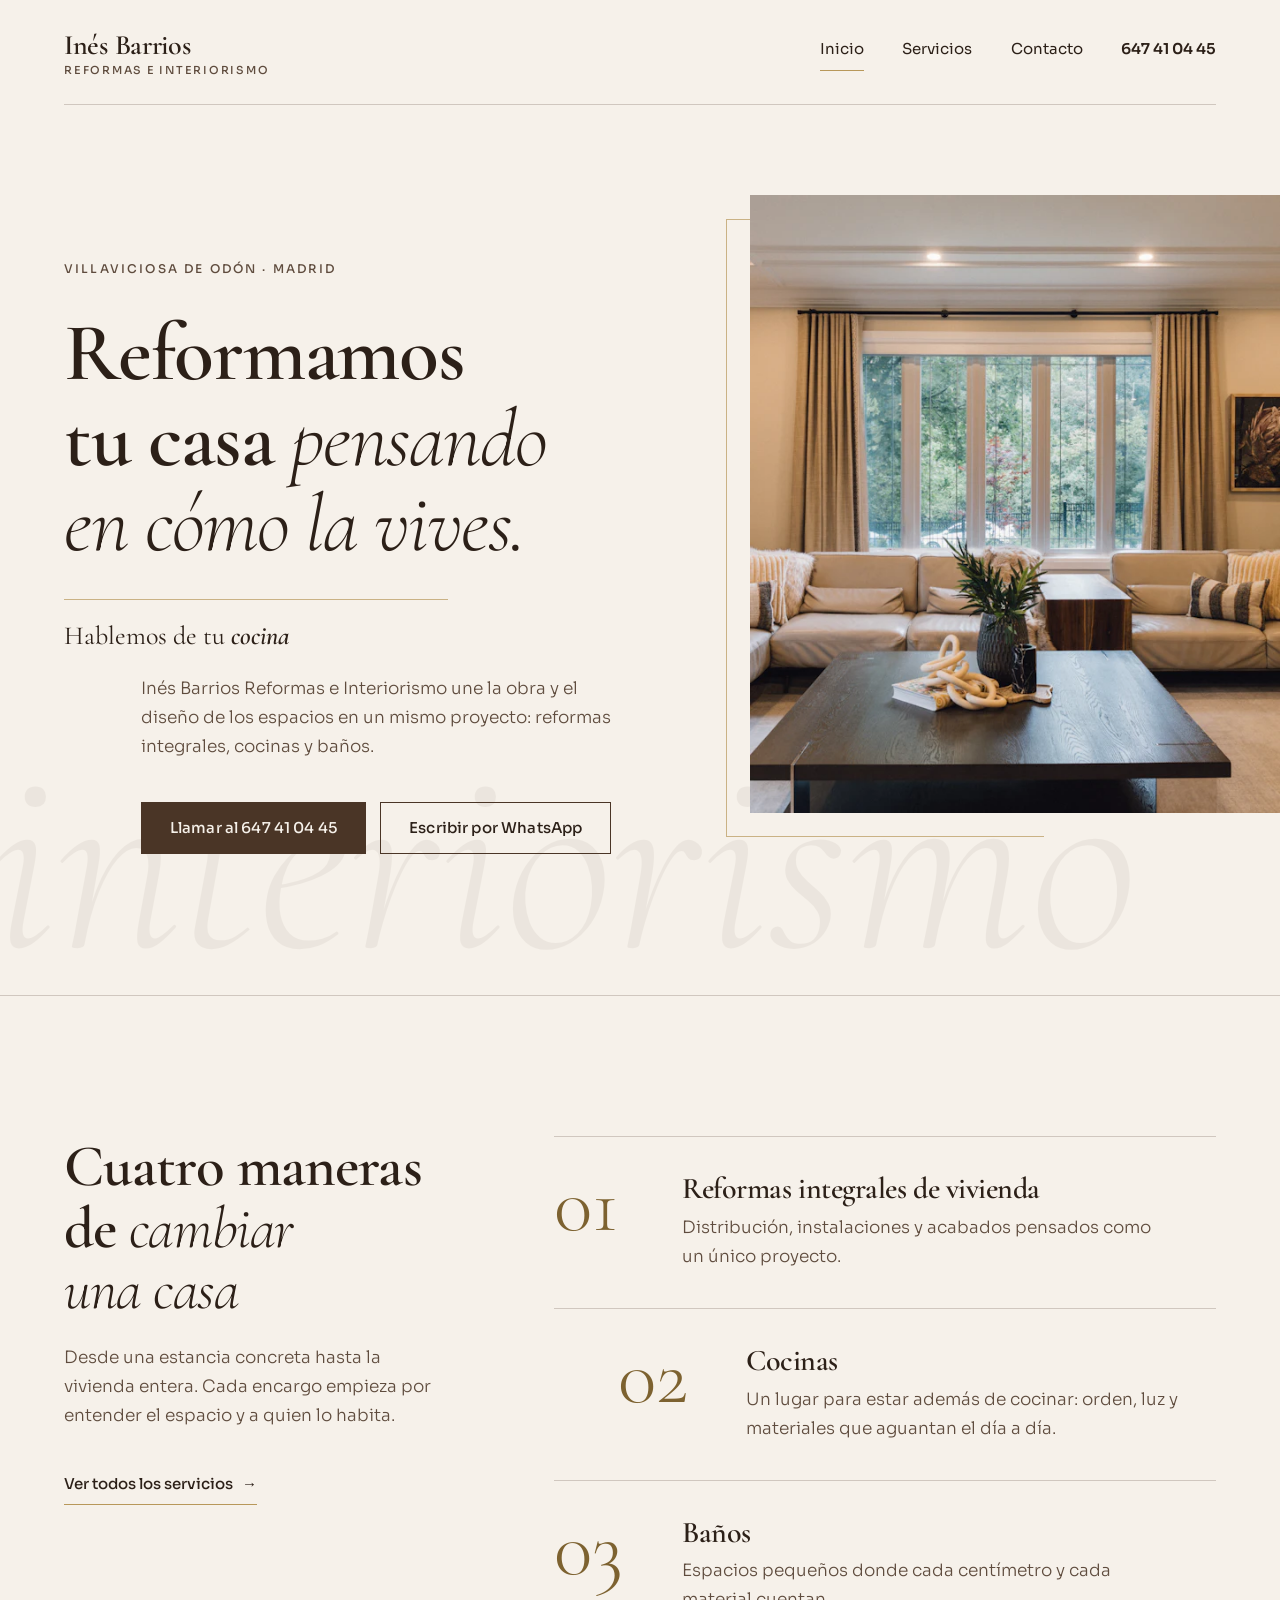
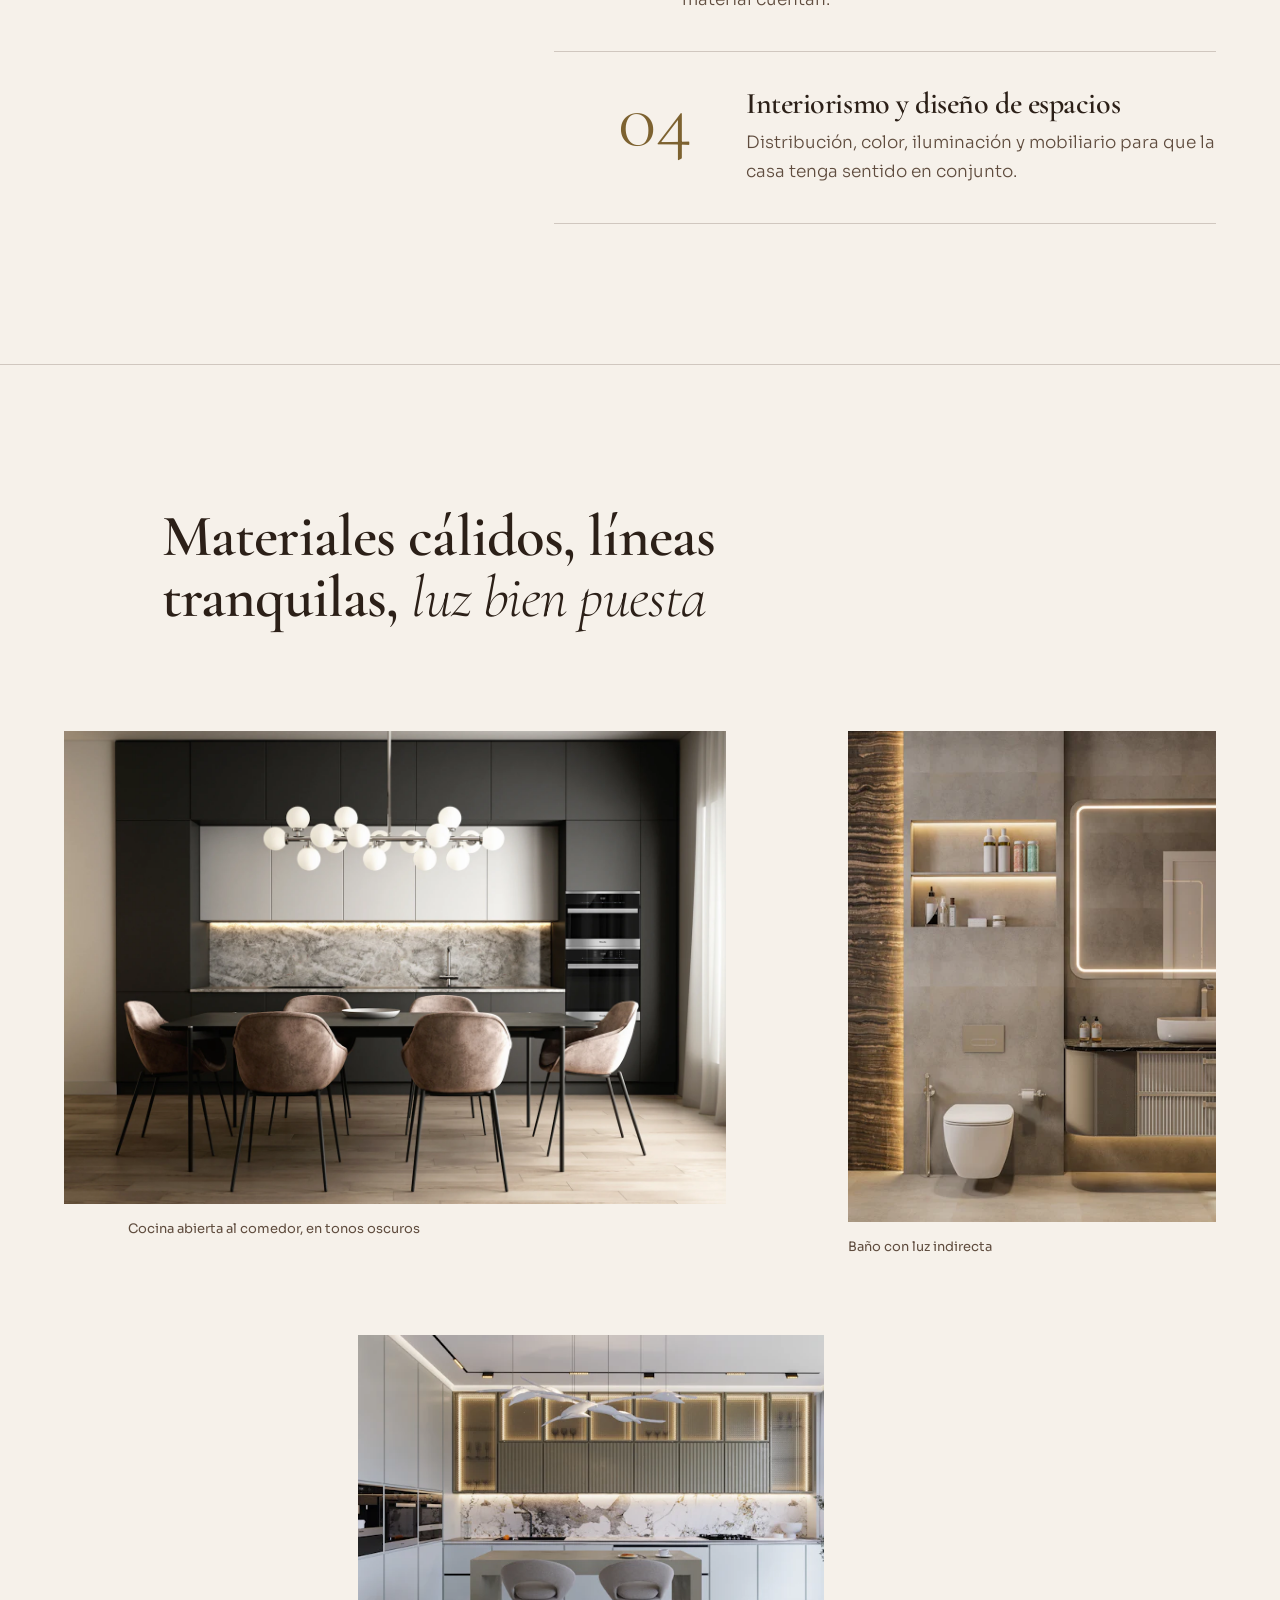
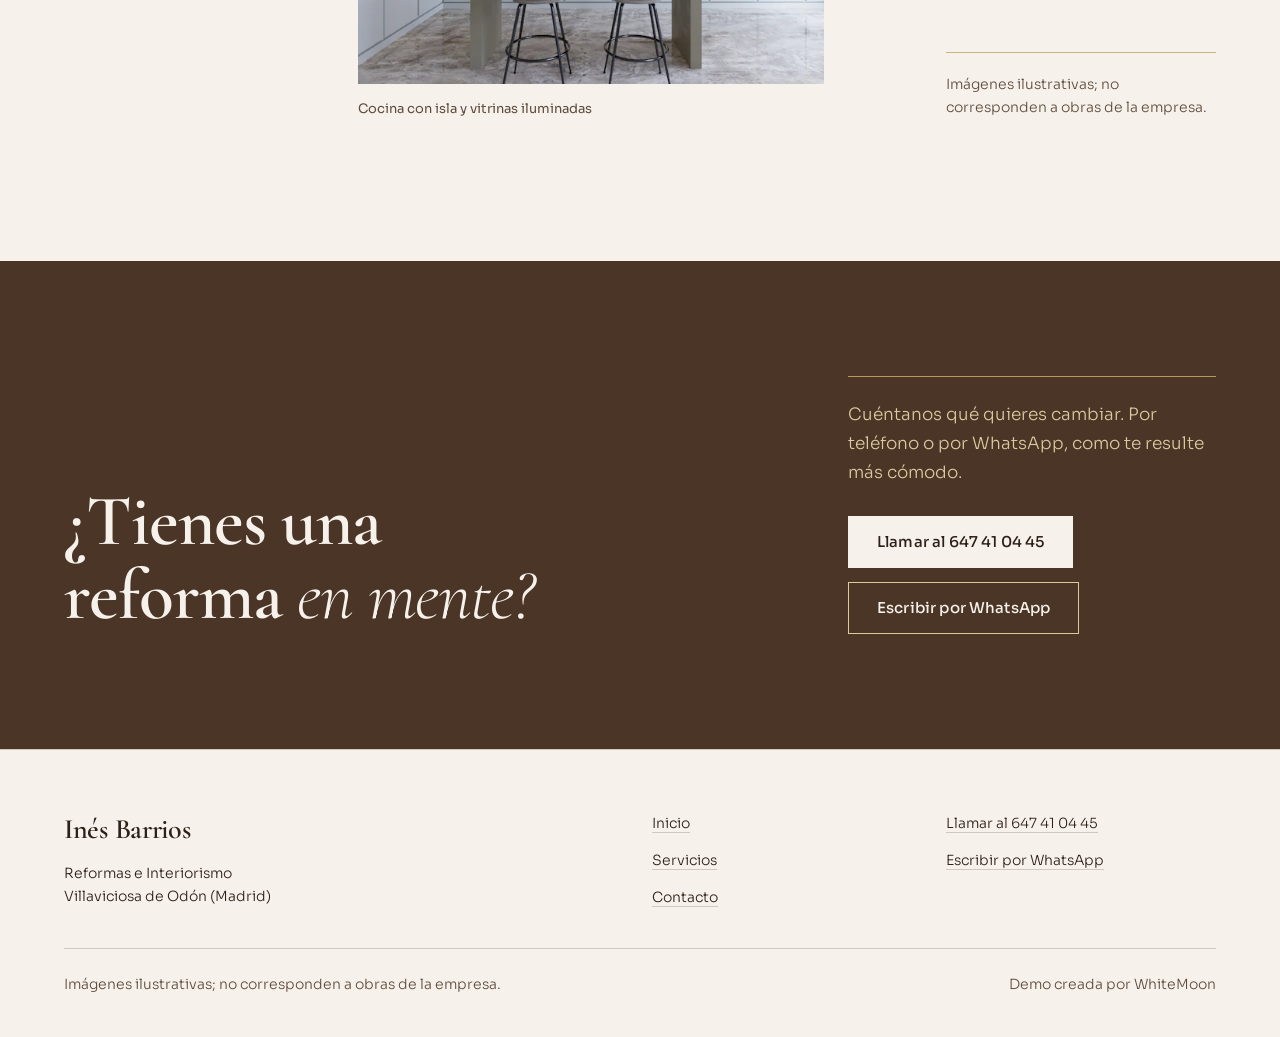
==== index.html @ 4486bcf6 "feat: web inicial de la demo (inicio, servicios, contacto) HTML/CSS/JS puro, fuentes e imagenes auto" ====
<!DOCTYPE html>
<html lang="es">
<head>
  <meta charset="utf-8">
  <meta name="viewport" content="width=device-width, initial-scale=1">
  <title>Inés Barrios · Reformas e Interiorismo en Villaviciosa de Odón</title>
  <meta name="description" content="Reformas integrales, cocinas, baños e interiorismo en Villaviciosa de Odón (Madrid). Llama o escribe por WhatsApp a Inés Barrios.">
  <meta name="robots" content="noindex, nofollow">
  <link rel="canonical" href="https://nexusforgeia.github.io/WHITEMOON-INES-BARRIOS/">

  <meta property="og:type" content="website">
  <meta property="og:locale" content="es_ES">
  <meta property="og:title" content="Inés Barrios · Reformas e Interiorismo en Villaviciosa de Odón">
  <meta property="og:description" content="Reformas integrales, cocinas, baños e interiorismo en Villaviciosa de Odón (Madrid). Llama o escribe por WhatsApp a Inés Barrios.">
  <meta property="og:url" content="https://nexusforgeia.github.io/WHITEMOON-INES-BARRIOS/">
  <meta property="og:image" content="https://nexusforgeia.github.io/WHITEMOON-INES-BARRIOS/assets/og-image.jpg">
  <meta property="og:image:width" content="1200">
  <meta property="og:image:height" content="630">
  <meta name="twitter:card" content="summary_large_image">

  <link rel="icon" href="assets/favicon.svg" type="image/svg+xml">
  <link rel="preload" href="assets/fonts/cormorant-garamond-latin-wght.woff2" as="font" type="font/woff2" crossorigin>
  <link rel="preload" href="assets/fonts/cormorant-garamond-latin-wght-italic.woff2" as="font" type="font/woff2" crossorigin>
  <link rel="preload" href="assets/fonts/sora-latin-wght.woff2" as="font" type="font/woff2" crossorigin>
  <link rel="stylesheet" href="assets/css/styles.css">
  <script src="assets/js/main.js" defer></script>
</head>
<body>
  <a class="salto" href="#contenido">Saltar al contenido</a>

  <div class="contenedor">
    <header class="cabecera">
      <!-- LOGO PENDIENTE: sustituir este texto por <picture> con assets/logo.webp y fallback assets/logo.png -->
      <a class="marca" href="index.html" aria-label="Inés Barrios Reformas e Interiorismo, inicio">
        <span class="marca__nombre">Inés Barrios</span>
        <span class="marca__oficio">Reformas e Interiorismo</span>
      </a>
      <nav class="nav" aria-label="Principal">
        <a href="index.html" aria-current="page">Inicio</a>
        <a href="servicios.html">Servicios</a>
        <a href="contacto.html">Contacto</a>
        <a class="nav__tel" href="tel:+34647410445" aria-label="Llamar al 647 41 04 45">647 41 04 45</a>
      </nav>
    </header>
  </div>

  <main id="contenido">
    <section class="portada">
      <span class="fantasma" aria-hidden="true">interiorismo</span>
      <div class="contenedor portada__rejilla">
        <div class="portada__texto">
          <p class="portada__lugar">Villaviciosa de Odón · Madrid</p>
          <h1>Reformamos tu casa <em>pensando en cómo la vives.</em></h1>
          <p class="portada__rota">Hablemos de tu <span class="rota" data-rota="cocina|baño|salón|vivienda">cocina</span></p>
          <p class="portada__entrada">Inés Barrios Reformas e Interiorismo une la obra y el diseño de los espacios en un mismo proyecto: reformas integrales, cocinas y baños.</p>
          <div class="acciones">
            <a class="btn btn--lleno" href="tel:+34647410445">Llamar al 647 41 04 45</a>
            <a class="btn btn--linea" href="https://wa.me/34647410445" rel="noopener">Escribir por WhatsApp</a>
          </div>
        </div>
        <figure class="portada__foto">
          <img src="assets/img/salon-calido.webp"
               srcset="assets/img/salon-calido-sm.webp 600w, assets/img/salon-calido.webp 1200w"
               sizes="(max-width: 600px) 92vw, (max-width: 900px) 75vw, 42vw"
               width="1200" height="1400" fetchpriority="high"
               alt="Salón de tonos crema con sofá en esquina, cortinas color tostado y mesa baja de madera oscura">
        </figure>
      </div>
    </section>

    <section class="seccion seccion--linea" aria-labelledby="t-servicios">
      <div class="contenedor indice">
        <div class="indice__intro">
          <h2 class="titulo-seccion" id="t-servicios">Cuatro maneras de <em>cambiar una casa</em></h2>
          <p>Desde una estancia concreta hasta la vivienda entera. Cada encargo empieza por entender el espacio y a quien lo habita.</p>
          <a class="enlace-flecha" href="servicios.html">Ver todos los servicios</a>
        </div>
        <ol class="indice__lista">
          <li class="revela">
            <div>
              <h3><a href="servicios.html#reformas-integrales">Reformas integrales de vivienda</a></h3>
              <p>Distribución, instalaciones y acabados pensados como un único proyecto.</p>
            </div>
          </li>
          <li class="revela">
            <div>
              <h3><a href="servicios.html#cocinas">Cocinas</a></h3>
              <p>Un lugar para estar además de cocinar: orden, luz y materiales que aguantan el día a día.</p>
            </div>
          </li>
          <li class="revela">
            <div>
              <h3><a href="servicios.html#banos">Baños</a></h3>
              <p>Espacios pequeños donde cada centímetro y cada material cuentan.</p>
            </div>
          </li>
          <li class="revela">
            <div>
              <h3><a href="servicios.html#interiorismo">Interiorismo y diseño de espacios</a></h3>
              <p>Distribución, color, iluminación y mobiliario para que la casa tenga sentido en conjunto.</p>
            </div>
          </li>
        </ol>
      </div>
    </section>

    <section class="seccion seccion--linea" aria-labelledby="t-atmosferas">
      <div class="contenedor mosaico">
        <h2 class="titulo-seccion mosaico__titulo" id="t-atmosferas">Materiales cálidos, líneas tranquilas, <em>luz bien puesta</em></h2>
        <figure class="mosaico__a revela">
          <img src="assets/img/cocina-oscura.webp"
               srcset="assets/img/cocina-oscura-sm.webp 700w, assets/img/cocina-oscura.webp 1400w"
               sizes="(max-width: 600px) 100vw, (max-width: 900px) 82vw, 58vw"
               width="1400" height="1000" loading="lazy"
               alt="Cocina de frentes oscuros con salpicadero de piedra veteada y mesa de comedor con sillas tapizadas en marrón">
          <figcaption>Cocina abierta al comedor, en tonos oscuros</figcaption>
        </figure>
        <figure class="mosaico__b revela">
          <img src="assets/img/bano-luz.webp"
               srcset="assets/img/bano-luz-sm.webp 450w, assets/img/bano-luz.webp 900w"
               sizes="(max-width: 600px) 72vw, (max-width: 900px) 48vw, 30vw"
               width="900" height="1200" loading="lazy"
               alt="Baño revestido en gris cálido con espejo retroiluminado, hornacinas con luz indirecta y lavabo sobre encimera">
          <figcaption>Baño con luz indirecta</figcaption>
        </figure>
        <figure class="mosaico__c revela">
          <img src="assets/img/cocina-isla.webp"
               srcset="assets/img/cocina-isla-sm.webp 600w, assets/img/cocina-isla.webp 1200w"
               sizes="(max-width: 600px) 82vw, (max-width: 900px) 65vw, 40vw"
               width="1200" height="900" loading="lazy"
               alt="Cocina clara con isla central, dos taburetes y vitrinas altas iluminadas en tono dorado">
          <figcaption>Cocina con isla y vitrinas iluminadas</figcaption>
        </figure>
        <p class="mosaico__nota">Imágenes ilustrativas; no corresponden a obras de la empresa.</p>
      </div>
    </section>

    <section class="banda" aria-labelledby="t-contacto">
      <div class="contenedor banda__rejilla">
        <h2 id="t-contacto">¿Tienes una reforma <em>en mente?</em></h2>
        <div class="banda__lado">
          <p>Cuéntanos qué quieres cambiar. Por teléfono o por WhatsApp, como te resulte más cómodo.</p>
          <div class="acciones">
            <a class="btn btn--lleno" href="tel:+34647410445">Llamar al 647 41 04 45</a>
            <a class="btn btn--linea" href="https://wa.me/34647410445" rel="noopener">Escribir por WhatsApp</a>
          </div>
        </div>
      </div>
    </section>
  </main>

  <footer class="pie">
    <div class="contenedor pie__rejilla">
      <div class="pie__marca">
        <span class="marca__nombre">Inés Barrios</span>
        <p>Reformas e Interiorismo<br>Villaviciosa de Odón (Madrid)</p>
      </div>
      <nav class="pie__nav" aria-label="Pie">
        <a href="index.html">Inicio</a>
        <a href="servicios.html">Servicios</a>
        <a href="contacto.html">Contacto</a>
      </nav>
      <div class="pie__contacto">
        <a href="tel:+34647410445">Llamar al 647 41 04 45</a>
        <a href="https://wa.me/34647410445" rel="noopener">Escribir por WhatsApp</a>
      </div>
      <div class="pie__legal">
        <p>Imágenes ilustrativas; no corresponden a obras de la empresa.</p>
        <p>Demo creada por WhiteMoon</p>
      </div>
    </div>
  </footer>

  <!-- Widget de contacto WhiteMoon: activar cuando exista el token de prueba (ver README).
  <script src="https://cdn.whitemoon.es/chat.js" data-token="WM-PENDIENTE"></script>
  -->
</body>
</html>
---- assets/css/styles.css ----
/* Inés Barrios · Reformas e Interiorismo — demo WhiteMoon */

/* ---------- Fuentes autoalojadas ---------- */
@font-face {
  font-family: "Cormorant Garamond";
  src: url("../fonts/cormorant-garamond-latin-wght.woff2") format("woff2");
  font-weight: 300 700;
  font-style: normal;
  font-display: swap;
}
@font-face {
  font-family: "Cormorant Garamond";
  src: url("../fonts/cormorant-garamond-latin-wght-italic.woff2") format("woff2");
  font-weight: 300 700;
  font-style: italic;
  font-display: swap;
}
@font-face {
  font-family: "Sora";
  src: url("../fonts/sora-latin-wght.woff2") format("woff2");
  font-weight: 100 800;
  font-style: normal;
  font-display: swap;
}

/* ---------- Tokens ---------- */
:root {
  /* PALETA PROVISIONAL: sustituir por los colores extraídos de assets/logo.*
     en cuanto exista el logo. Solo hay que tocar estas seis líneas. */
  --marron: #4a3526;
  --marron-tinta: #2c2018;
  --dorado: #b8985a;
  --dorado-claro: #dcc9a0;
  --dorado-hondo: #7d6230;
  --fondo: #f6f1ea;

  /* Derivados */
  --fondo-2: color-mix(in srgb, var(--fondo) 82%, var(--dorado-claro));
  --texto: var(--marron-tinta);
  --texto-suave: color-mix(in srgb, var(--marron) 88%, var(--fondo));
  --linea: color-mix(in srgb, var(--marron) 22%, transparent);
  --linea-oro: color-mix(in srgb, var(--dorado) 70%, transparent);

  --serif: "Cormorant Garamond", "Times New Roman", serif;
  --sans: "Sora", "Segoe UI", sans-serif;

  --margen: clamp(1.25rem, 5vw, 4.5rem);
  --ancho: 82rem;
  --aire: clamp(5rem, 11vw, 10rem);
  --mov: 0.25s cubic-bezier(0.22, 1, 0.36, 1);

  --z-fantasma: 0;
  --z-contenido: 1;
  --z-salto: 10;
}

/* ---------- Base ---------- */
*,
*::before,
*::after {
  box-sizing: border-box;
}

html {
  -webkit-text-size-adjust: 100%;
  scroll-behavior: smooth;
}

body {
  margin: 0;
  background: var(--fondo);
  color: var(--texto);
  font-family: var(--sans);
  font-weight: 300;
  font-size: 1.0625rem;
  line-height: 1.7;
}

img {
  display: block;
  max-width: 100%;
  height: auto;
}

h1,
h2,
h3 {
  margin: 0;
  font-family: var(--serif);
  font-weight: 600;
  line-height: 1.04;
  letter-spacing: -0.015em;
  text-wrap: balance;
}

h1 em,
h2 em {
  font-weight: 300;
  font-style: italic;
}

p {
  margin: 0;
  text-wrap: pretty;
}

a {
  color: inherit;
  text-underline-offset: 0.25em;
  text-decoration-thickness: 1px;
  transition: color var(--mov), text-decoration-color var(--mov);
}

:focus-visible {
  outline: 2px solid var(--marron);
  outline-offset: 4px;
}

.contenedor {
  width: 100%;
  max-width: var(--ancho);
  margin-inline: auto;
  padding-inline: var(--margen);
}

.salto {
  position: absolute;
  left: var(--margen);
  top: -4rem;
  z-index: var(--z-salto);
  padding: 0.75rem 1rem;
  background: var(--marron);
  color: var(--fondo);
  font-weight: 500;
  transition: top var(--mov);
}
.salto:focus {
  top: 1rem;
}

/* ---------- Cabecera ---------- */
.cabecera {
  display: flex;
  align-items: baseline;
  justify-content: space-between;
  gap: 2rem;
  padding-block: 1.75rem;
  border-bottom: 1px solid var(--linea);
}

.marca {
  display: inline-flex;
  flex-direction: column;
  text-decoration: none;
  line-height: 1;
}
.marca__nombre {
  font-family: var(--serif);
  font-size: 1.75rem;
  font-weight: 600;
  letter-spacing: -0.01em;
}
.marca__oficio {
  margin-top: 0.4rem;
  font-size: 0.6875rem;
  font-weight: 500;
  letter-spacing: 0.16em;
  text-transform: uppercase;
  color: var(--texto-suave);
}

.nav {
  display: flex;
  align-items: baseline;
  gap: clamp(1.25rem, 3vw, 2.75rem);
  font-size: 0.9375rem;
  font-weight: 400;
}
.nav a {
  padding-block: 0.5rem;
  text-decoration: none;
  border-bottom: 1px solid transparent;
  transition: border-color var(--mov);
}
.nav a:hover,
.nav a[aria-current="page"] {
  border-bottom-color: var(--dorado);
}
.nav__tel {
  font-weight: 600;
  white-space: nowrap;
}

/* ---------- Botones ---------- */
.acciones {
  display: flex;
  flex-wrap: wrap;
  gap: 0.875rem;
}

.btn {
  display: inline-flex;
  align-items: center;
  justify-content: center;
  min-height: 3.25rem;
  padding: 0.75rem 1.75rem;
  border: 1px solid var(--marron);
  font-size: 0.9375rem;
  font-weight: 500;
  letter-spacing: 0.01em;
  text-decoration: none;
  transition: background-color var(--mov), color var(--mov), border-color var(--mov);
}
.btn--lleno {
  background: var(--marron);
  color: var(--fondo);
}
.btn--lleno:hover {
  background: var(--marron-tinta);
  border-color: var(--marron-tinta);
}
.btn--linea:hover {
  background: var(--marron);
  color: var(--fondo);
}

.enlace-flecha {
  display: inline-block;
  padding-block: 0.5rem;
  font-size: 0.9375rem;
  font-weight: 500;
  text-decoration: none;
  border-bottom: 1px solid var(--dorado);
}
.enlace-flecha::after {
  content: "\2192";
  display: inline-block;
  margin-left: 0.6em;
  transition: transform var(--mov);
}
.enlace-flecha:hover::after {
  transform: translateX(0.3em);
}

/* ---------- Portada ---------- */
.portada,
.entrada,
.contacto {
  overflow-x: clip;
}

.portada {
  position: relative;
  padding-block: clamp(3rem, 7vw, 6.5rem) var(--aire);
}

.fantasma {
  position: absolute;
  z-index: var(--z-fantasma);
  left: -0.04em;
  bottom: 0.1em;
  font-family: var(--serif);
  font-style: italic;
  font-weight: 300;
  font-size: clamp(6rem, 21vw, 19rem);
  line-height: 0.8;
  white-space: nowrap;
  color: var(--marron);
  opacity: 0.055;
  pointer-events: none;
  user-select: none;
}

.portada__rejilla {
  position: relative;
  z-index: var(--z-contenido);
  display: grid;
  grid-template-columns: repeat(12, 1fr);
  column-gap: 1.5rem;
  align-items: start;
}

.portada__texto {
  grid-column: 1 / 8;
  padding-top: clamp(1rem, 5vw, 5rem);
}

.portada__lugar {
  margin-bottom: 2rem;
  font-size: 0.75rem;
  font-weight: 500;
  letter-spacing: 0.18em;
  text-transform: uppercase;
  color: var(--texto-suave);
}

.portada h1 {
  font-size: clamp(2.75rem, 6.4vw, 5.5rem);
}

.portada__rota {
  margin-top: 2rem;
  padding-top: 1.25rem;
  max-width: 24rem;
  border-top: 1px solid var(--linea-oro);
  font-family: var(--serif);
  font-size: 1.625rem;
  font-weight: 400;
  line-height: 1.2;
}
.rota {
  display: inline-block;
  font-style: italic;
  font-weight: 600;
  padding-right: 0.15em;
  clip-path: inset(0 0 0 0);
  transition: clip-path 0.3s cubic-bezier(0.22, 1, 0.36, 1);
}
.rota.is-saliendo {
  clip-path: inset(0 100% 0 0);
}

.portada__entrada {
  max-width: 31rem;
  margin-top: 1.5rem;
  margin-left: clamp(0rem, 6vw, 5.5rem);
  color: var(--texto-suave);
}

.portada .acciones {
  margin-top: 2.5rem;
  margin-left: clamp(0rem, 6vw, 5.5rem);
}

.portada__foto {
  grid-column: 8 / 13;
  position: relative;
  margin: 0 calc(var(--margen) * -1) 0 0;
}
.portada__foto::before {
  content: "";
  position: absolute;
  inset: 1.5rem auto -1.5rem -1.5rem;
  width: 60%;
  border: 1px solid var(--linea-oro);
  border-right: 0;
}
.portada__foto img {
  position: relative;
  width: 100%;
  aspect-ratio: 6 / 7;
  object-fit: cover;
}

/* ---------- Bloques de sección ---------- */
.seccion {
  padding-block: var(--aire);
}
.seccion--linea {
  border-top: 1px solid var(--linea);
}

.titulo-seccion {
  font-size: clamp(2.25rem, 4.6vw, 3.875rem);
}

/* Servicios en portada: índice editorial, no tarjetas */
.indice {
  display: grid;
  grid-template-columns: repeat(12, 1fr);
  column-gap: 1.5rem;
  align-items: start;
}
.indice__intro {
  grid-column: 1 / 5;
  position: sticky;
  top: 2.5rem;
}
.indice__intro p {
  margin-block: 1.5rem 2rem;
  color: var(--texto-suave);
}

.indice__lista {
  grid-column: 6 / 13;
  margin: 0;
  padding: 0;
  list-style: none;
  counter-reset: servicio;
}
.indice__lista li {
  counter-increment: servicio;
  display: grid;
  grid-template-columns: 6.5rem 1fr;
  column-gap: 1.5rem;
  padding-block: 2.25rem;
  border-top: 1px solid var(--linea);
}
.indice__lista li:last-child {
  border-bottom: 1px solid var(--linea);
}
.indice__lista li::before {
  content: counter(servicio, decimal-leading-zero);
  font-family: var(--serif);
  font-size: 5rem;
  font-weight: 300;
  line-height: 0.8;
  color: var(--dorado-hondo);
}
/* El ritmo se rompe a propósito: cada fila entra a una altura distinta */
.indice__lista li:nth-child(even) {
  padding-left: clamp(0rem, 5vw, 4.5rem);
}
.indice__lista h3 {
  font-size: 1.875rem;
}
.indice__lista h3 a {
  text-decoration: none;
  background: linear-gradient(var(--dorado), var(--dorado)) no-repeat 0 100% / 0 1px;
  transition: background-size var(--mov);
}
.indice__lista h3 a:hover {
  background-size: 100% 1px;
}
.indice__lista p {
  max-width: 30rem;
  margin-top: 0.6rem;
  color: var(--texto-suave);
}

/* Mosaico de atmósferas */
.mosaico {
  display: grid;
  grid-template-columns: repeat(12, 1fr);
  column-gap: 1.5rem;
  row-gap: clamp(2.5rem, 6vw, 5rem);
  align-items: start;
}
.mosaico__titulo {
  grid-column: 2 / 9;
  margin-bottom: clamp(0rem, 2vw, 2rem);
}
.mosaico figure {
  margin: 0;
}
.mosaico figcaption,
.servicio figcaption {
  margin-top: 0.875rem;
  font-size: 0.8125rem;
  font-weight: 400;
  color: var(--texto-suave);
}
.mosaico img {
  width: 100%;
  object-fit: cover;
}
.mosaico__a {
  grid-column: 1 / 8;
  margin-left: calc(var(--margen) * -1);
}
.mosaico__a figcaption {
  padding-left: var(--margen);
}
.mosaico__b {
  grid-column: 9 / 13;
  margin-top: clamp(3rem, 10vw, 9rem);
}
.mosaico__c {
  grid-column: 4 / 9;
}
.mosaico__nota {
  grid-column: 10 / 13;
  align-self: end;
  padding-top: 1.25rem;
  border-top: 1px solid var(--linea-oro);
  font-size: 0.875rem;
  color: var(--texto-suave);
}

/* Banda de contacto */
.banda {
  background: var(--marron);
  color: var(--fondo);
}
.banda :focus-visible {
  outline-color: var(--dorado-claro);
}
.banda__rejilla {
  display: grid;
  grid-template-columns: repeat(12, 1fr);
  column-gap: 1.5rem;
  align-items: end;
  padding-block: clamp(4rem, 9vw, 7.5rem);
}
.banda h2 {
  grid-column: 1 / 8;
  font-size: clamp(2.5rem, 5.6vw, 4.75rem);
}
.banda__lado {
  grid-column: 9 / 13;
  padding-top: 1.5rem;
  border-top: 1px solid var(--dorado);
}
.banda__lado p {
  margin-bottom: 1.75rem;
  color: var(--dorado-claro);
}
.banda .btn {
  border-color: var(--dorado-claro);
}
.banda .btn--lleno {
  background: var(--fondo);
  border-color: var(--fondo);
  color: var(--marron-tinta);
}
.banda .btn--lleno:hover {
  background: var(--dorado-claro);
  border-color: var(--dorado-claro);
}
.banda .btn--linea:hover {
  background: var(--fondo);
  border-color: var(--fondo);
  color: var(--marron-tinta);
}

/* ---------- Página de servicios ---------- */
.entrada {
  position: relative;
  padding-block: clamp(3.5rem, 9vw, 8rem) clamp(3rem, 7vw, 6rem);
}
.entrada__rejilla {
  position: relative;
  z-index: var(--z-contenido);
  display: grid;
  grid-template-columns: repeat(12, 1fr);
  column-gap: 1.5rem;
  align-items: end;
}
.entrada h1 {
  grid-column: 1 / 8;
  font-size: clamp(3rem, 8vw, 6rem);
}
.entrada__texto {
  grid-column: 9 / 13;
  padding-top: 1.25rem;
  border-top: 1px solid var(--linea-oro);
  color: var(--texto-suave);
}
.entrada .fantasma {
  left: auto;
  right: -0.06em;
  bottom: -0.12em;
}

.servicios {
  counter-reset: servicio;
}
.servicio {
  counter-increment: servicio;
  display: grid;
  grid-template-columns: repeat(12, 1fr);
  column-gap: 1.5rem;
  align-items: center;
  padding-block: clamp(3.5rem, 8vw, 7rem);
  border-top: 1px solid var(--linea);
  scroll-margin-top: 1rem;
}
.servicio figure {
  margin: 0;
}
.servicio img {
  width: 100%;
  object-fit: cover;
}
.servicio__texto::before {
  content: counter(servicio, decimal-leading-zero);
  display: block;
  margin-bottom: 1.25rem;
  font-family: var(--serif);
  font-size: clamp(5rem, 9vw, 7.5rem);
  font-weight: 300;
  line-height: 0.8;
  color: var(--dorado-hondo);
}
.servicio h2 {
  font-size: clamp(2rem, 3.8vw, 3.125rem);
}
.servicio__texto > p {
  max-width: 32rem;
  margin-top: 1.25rem;
  color: var(--texto-suave);
}
.servicio__incluye {
  max-width: 32rem;
  margin: 2rem 0 0;
  padding: 0;
  list-style: none;
  font-size: 0.9375rem;
  font-weight: 400;
}
.servicio__incluye li {
  padding-block: 0.7rem;
  border-top: 1px solid var(--linea);
}

/* Cuatro composiciones distintas, una por servicio */
.servicio--a figure { grid-column: 1 / 8; grid-row: 1; margin-left: calc(var(--margen) * -1); }
.servicio--a .servicio__texto { grid-column: 9 / 13; grid-row: 1; }

.servicio--b figure { grid-column: 8 / 12; grid-row: 1; }
.servicio--b .servicio__texto { grid-column: 2 / 7; grid-row: 1; }

.servicio--c figure { grid-column: 2 / 8; grid-row: 1; }
.servicio--c .servicio__texto { grid-column: 9 / 13; grid-row: 1; align-self: end; }

.servicio--d figure { grid-column: 6 / 13; grid-row: 1; margin-right: calc(var(--margen) * -1); }
.servicio--d .servicio__texto { grid-column: 1 / 5; grid-row: 1; }
.servicio--d figcaption { padding-right: var(--margen); }
.servicio--a figcaption { padding-left: var(--margen); }

.aviso {
  padding-block: 1.25rem var(--aire);
  font-size: 0.875rem;
  color: var(--texto-suave);
}

/* ---------- Página de contacto ---------- */
.contacto {
  position: relative;
  padding-block: clamp(3.5rem, 9vw, 8rem) var(--aire);
}
.contacto__rejilla {
  position: relative;
  z-index: var(--z-contenido);
  display: grid;
  grid-template-columns: repeat(12, 1fr);
  column-gap: 1.5rem;
  row-gap: clamp(2.5rem, 6vw, 5rem);
}
.contacto h1 {
  grid-column: 1 / 9;
  font-size: clamp(2.75rem, 6.4vw, 5.5rem);
}
.contacto__entrada {
  grid-column: 9 / 13;
  align-self: end;
  padding-top: 1.25rem;
  border-top: 1px solid var(--linea-oro);
  color: var(--texto-suave);
}
.contacto__tel {
  grid-column: 2 / 13;
}
.contacto__tel > a {
  display: inline-block;
  font-family: var(--serif);
  font-size: clamp(3.25rem, 12.5vw, 7.5rem);
  font-weight: 300;
  line-height: 1;
  letter-spacing: -0.02em;
  text-decoration: none;
  background: linear-gradient(var(--dorado), var(--dorado)) no-repeat 0 100% / 100% 1px;
  transition: color var(--mov);
}
.contacto__tel > a:hover {
  color: var(--dorado-hondo);
}
.contacto__tel .acciones {
  margin-top: 2.5rem;
}
.contacto__datos {
  grid-column: 6 / 13;
  display: grid;
  grid-template-columns: 9rem 1fr;
  margin: 0;
  border-bottom: 1px solid var(--linea);
}
.contacto__datos dt,
.contacto__datos dd {
  margin: 0;
  padding-block: 1.1rem;
  border-top: 1px solid var(--linea);
}
.contacto__datos dt {
  font-size: 0.75rem;
  font-weight: 500;
  letter-spacing: 0.16em;
  text-transform: uppercase;
  color: var(--texto-suave);
  line-height: 2.4;
}
.contacto__datos dd {
  font-weight: 400;
}
.contacto__nota {
  grid-column: 6 / 11;
  font-size: 0.875rem;
  color: var(--texto-suave);
}
.contacto .fantasma {
  left: auto;
  right: -0.05em;
  bottom: 0.05em;
}

/* ---------- Pie ---------- */
.pie {
  padding-block: 3.5rem 2.5rem;
  border-top: 1px solid var(--linea);
  font-size: 0.875rem;
}
.pie__rejilla {
  display: grid;
  grid-template-columns: repeat(12, 1fr);
  column-gap: 1.5rem;
  row-gap: 2rem;
}
.pie__marca {
  grid-column: 1 / 6;
}
.pie__marca .marca__nombre {
  display: block;
  margin-bottom: 0.5rem;
}
.pie__nav {
  grid-column: 7 / 10;
  display: flex;
  flex-direction: column;
  align-items: flex-start;
}
.pie__contacto {
  grid-column: 10 / 13;
  display: flex;
  flex-direction: column;
  align-items: flex-start;
}
.pie__nav a,
.pie__contacto a {
  padding-block: 0.4rem;
  text-decoration-color: var(--linea);
}
.pie__nav a:hover,
.pie__contacto a:hover {
  text-decoration-color: var(--dorado);
}
.pie__legal {
  grid-column: 1 / 13;
  display: flex;
  flex-wrap: wrap;
  justify-content: space-between;
  gap: 0.5rem 2rem;
  padding-top: 1.5rem;
  border-top: 1px solid var(--linea);
  color: var(--texto-suave);
}

/* ---------- Movimiento ---------- */
.js-anim .revela {
  opacity: 0;
  transform: translateY(0.875rem);
}
.js-anim .revela.is-visible {
  opacity: 1;
  transform: none;
  transition: opacity 0.3s ease-out, transform 0.3s cubic-bezier(0.22, 1, 0.36, 1);
}
.js-anim .indice__lista .revela:nth-child(2).is-visible { transition-delay: 0.06s; }
.js-anim .indice__lista .revela:nth-child(3).is-visible { transition-delay: 0.12s; }
.js-anim .indice__lista .revela:nth-child(4).is-visible { transition-delay: 0.18s; }

@media (prefers-reduced-motion: reduce) {
  html {
    scroll-behavior: auto;
  }
  *,
  *::before,
  *::after {
    transition-duration: 0.01ms !important;
  }
}

/* ---------- 900 px ---------- */
@media (max-width: 900px) {
  .portada__texto { grid-column: 1 / 13; padding-top: 0; }
  .portada__foto { grid-column: 4 / 13; margin-top: 3.5rem; }
  .portada__foto img { aspect-ratio: 5 / 4; }

  .indice__intro { grid-column: 1 / 13; position: static; margin-bottom: 3rem; }
  .indice__intro p { max-width: 32rem; }
  .indice__lista { grid-column: 1 / 13; }

  .mosaico__titulo { grid-column: 1 / 13; }
  .mosaico__a { grid-column: 1 / 11; }
  .mosaico__b { grid-column: 7 / 13; margin-top: 0; }
  .mosaico__c { grid-column: 1 / 9; }
  .mosaico__nota { grid-column: 1 / 9; }

  .banda h2 { grid-column: 1 / 13; }
  .banda__lado { grid-column: 4 / 13; margin-top: 3rem; }

  .entrada h1 { grid-column: 1 / 13; }
  .entrada__texto { grid-column: 4 / 13; margin-top: 2.5rem; }

  .servicio { align-items: start; row-gap: 2.5rem; }
  .servicio figure,
  .servicio .servicio__texto { grid-row: auto; }
  .servicio--a figure { grid-column: 1 / 11; }
  .servicio--b figure { grid-column: 6 / 13; }
  .servicio--c figure { grid-column: 1 / 10; }
  .servicio--d figure { grid-column: 3 / 13; }
  .servicio .servicio__texto { grid-column: 1 / 13; align-self: start; }
  .servicio--b .servicio__texto,
  .servicio--d .servicio__texto { grid-column: 3 / 13; }

  .contacto h1 { grid-column: 1 / 13; }
  .contacto__entrada { grid-column: 4 / 13; }
  .contacto__tel { grid-column: 1 / 13; }
  .contacto__datos { grid-column: 3 / 13; }
  .contacto__nota { grid-column: 3 / 13; }

  .pie__marca { grid-column: 1 / 13; }
  .pie__nav { grid-column: 1 / 7; }
  .pie__contacto { grid-column: 7 / 13; }
}

/* ---------- 600 px ---------- */
@media (max-width: 600px) {
  body { font-size: 1rem; }

  .cabecera { flex-direction: column; align-items: flex-start; gap: 1rem; padding-block: 1.25rem; }
  .nav { width: 100%; justify-content: space-between; gap: 1rem; }

  .portada__entrada,
  .portada .acciones { margin-left: 0; }
  .portada__foto { grid-column: 2 / 13; margin-top: 3rem; }
  .portada__foto::before { inset: 1rem auto -1rem -1rem; }

  .acciones .btn { flex: 1 1 100%; }

  .indice__lista li { grid-template-columns: 4.25rem 1fr; column-gap: 1rem; padding-block: 1.75rem; }
  .indice__lista li::before { font-size: 3.5rem; }
  .indice__lista li:nth-child(even) { padding-left: 1.5rem; }
  .indice__lista h3 { font-size: 1.625rem; }

  .mosaico__a { grid-column: 1 / 13; }
  .mosaico__b { grid-column: 4 / 13; }
  .mosaico__c { grid-column: 1 / 11; }
  .mosaico__nota { grid-column: 1 / 13; }

  .banda__lado { grid-column: 1 / 13; }
  .entrada__texto { grid-column: 1 / 13; }

  .servicio--a figure,
  .servicio--c figure { grid-column: 1 / 13; }
  .servicio--b figure { grid-column: 3 / 13; }
  .servicio--d figure { grid-column: 1 / 13; }
  .servicio--b .servicio__texto,
  .servicio--d .servicio__texto { grid-column: 1 / 13; }

  .contacto__entrada { grid-column: 1 / 13; }
  .contacto__datos { grid-column: 1 / 13; grid-template-columns: 6.5rem 1fr; }
  .contacto__nota { grid-column: 1 / 13; }

  .pie__nav,
  .pie__contacto { grid-column: 1 / 13; }
  .pie__legal { flex-direction: column; }
}
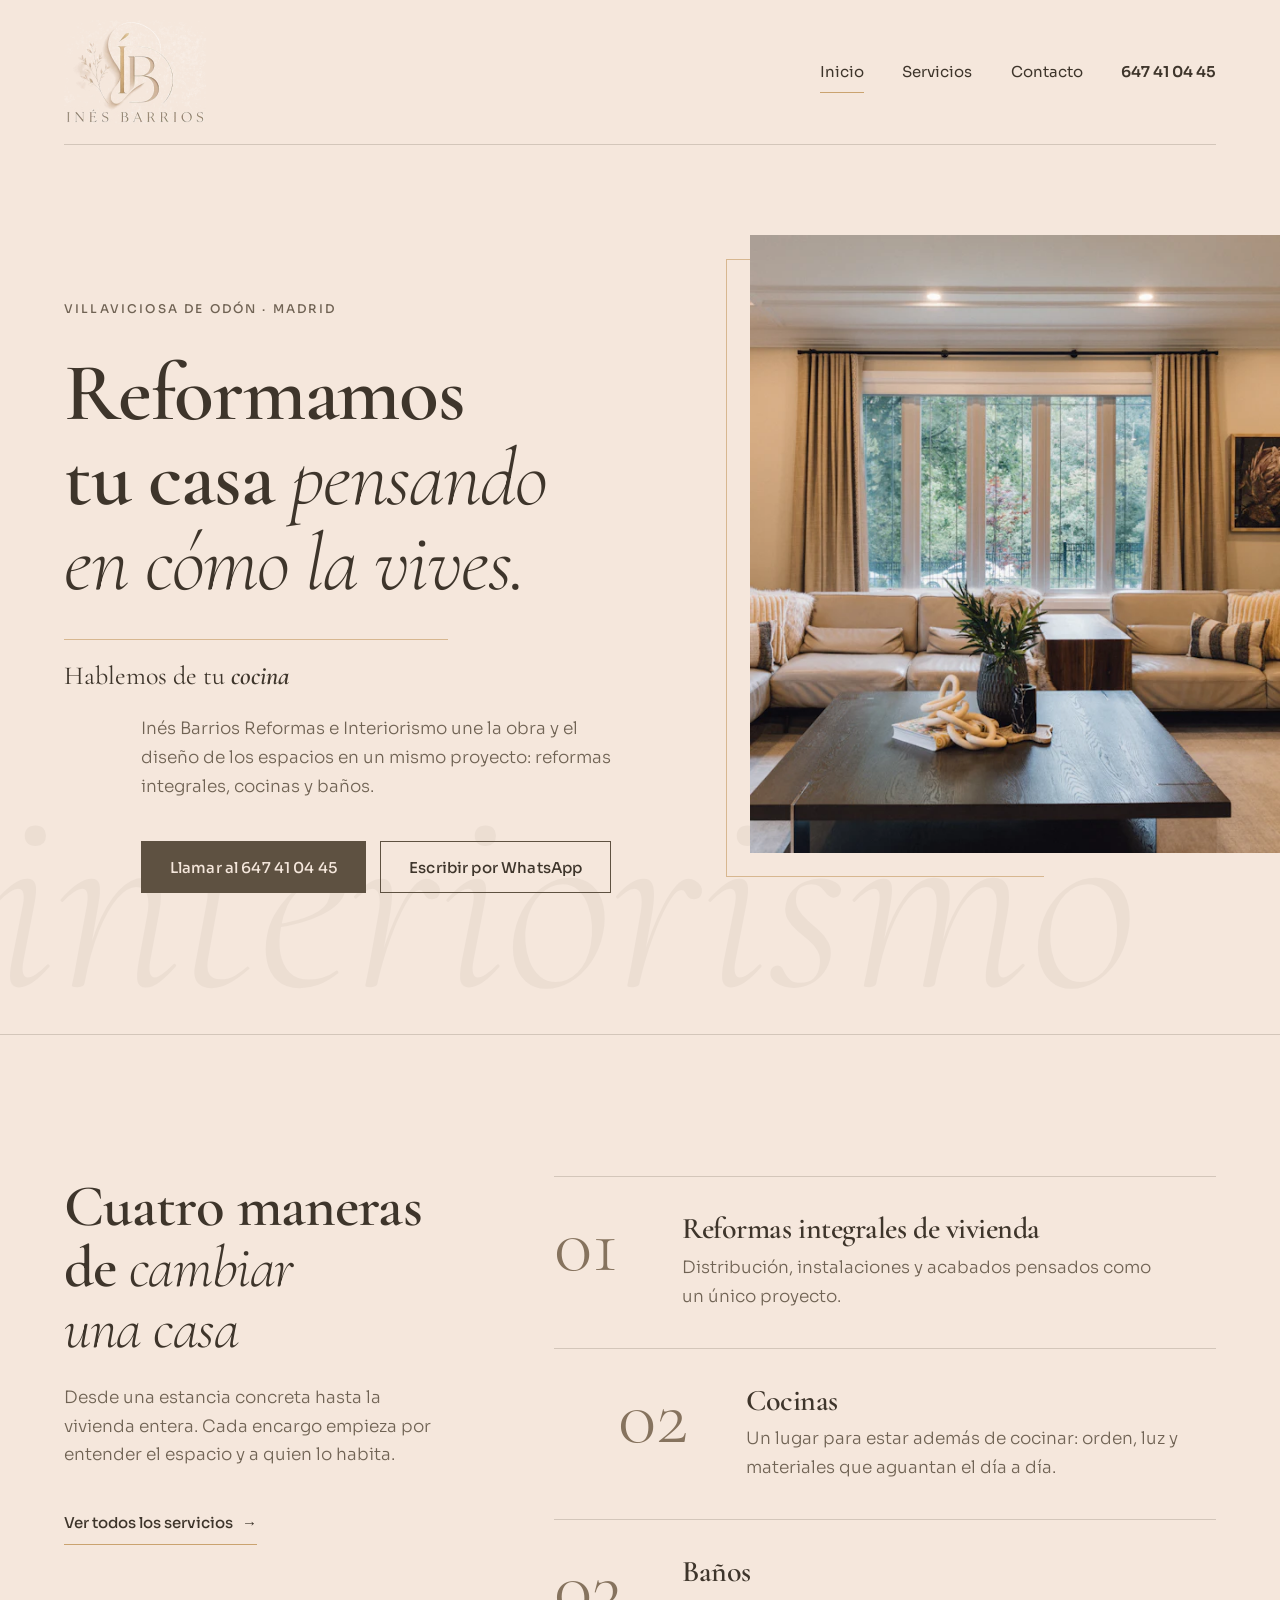
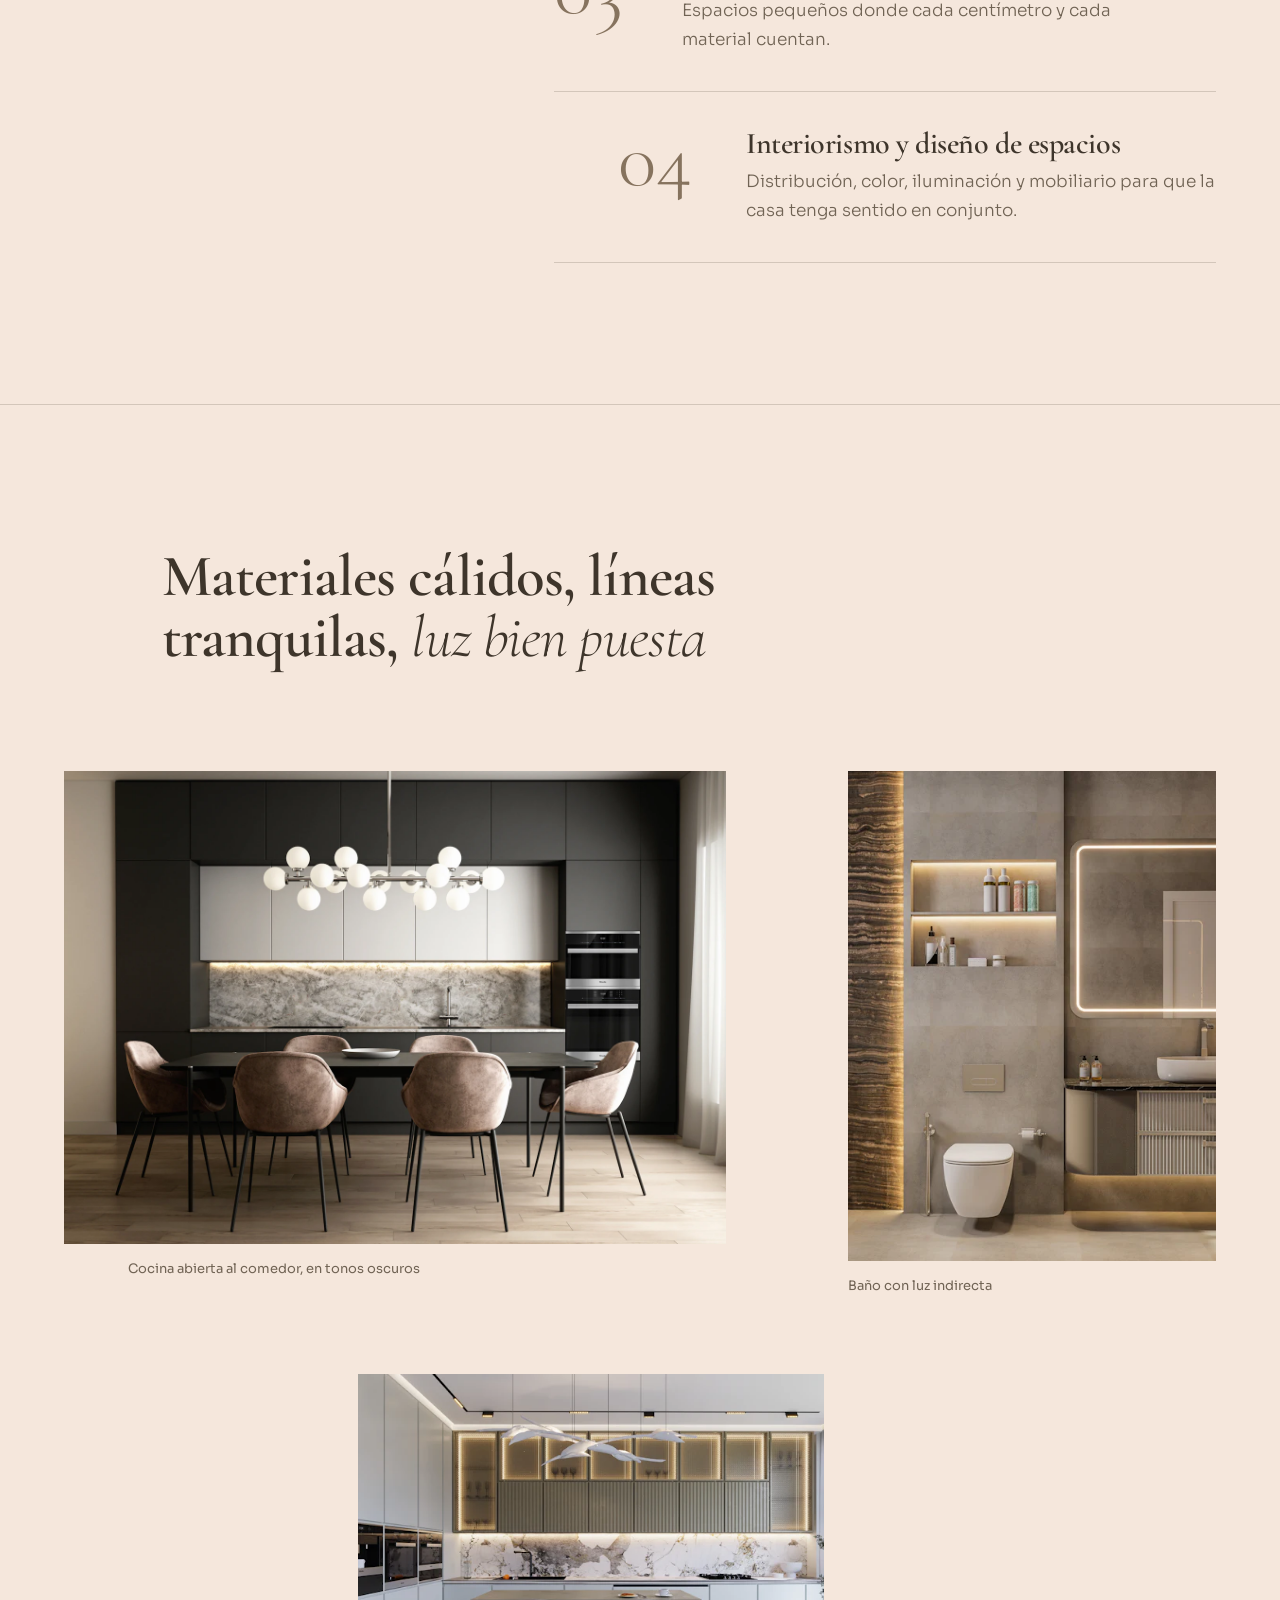
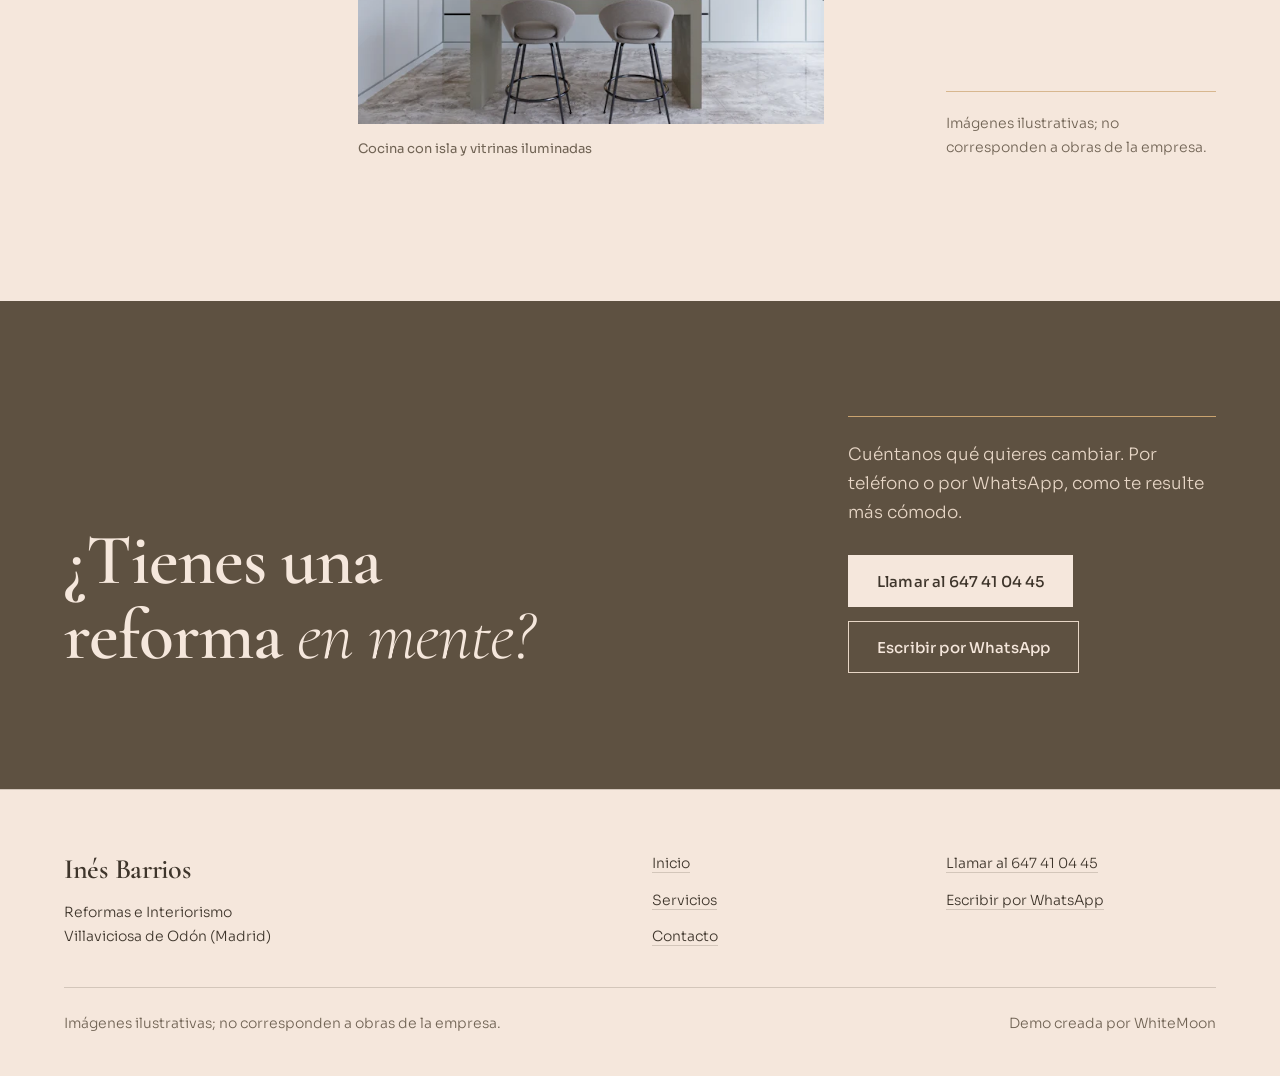
==== commit 31b67bb7: "feat: logo real en cabecera, paleta extraida del logo y favicons - Seis tokens de :root con los colo" ====
--- a/index.html
+++ b/index.html
@@ -18,7 +18,8 @@
   <meta property="og:image:height" content="630">
   <meta name="twitter:card" content="summary_large_image">
 
-  <link rel="icon" href="assets/favicon.svg" type="image/svg+xml">
+  <link rel="icon" href="assets/favicon.png" type="image/png" sizes="32x32">
+  <link rel="apple-touch-icon" href="assets/apple-touch-icon.png">
   <link rel="preload" href="assets/fonts/cormorant-garamond-latin-wght.woff2" as="font" type="font/woff2" crossorigin>
   <link rel="preload" href="assets/fonts/cormorant-garamond-latin-wght-italic.woff2" as="font" type="font/woff2" crossorigin>
   <link rel="preload" href="assets/fonts/sora-latin-wght.woff2" as="font" type="font/woff2" crossorigin>
@@ -30,10 +31,11 @@
 
   <div class="contenedor">
     <header class="cabecera">
-      <!-- LOGO PENDIENTE: sustituir este texto por <picture> con assets/logo.webp y fallback assets/logo.png -->
-      <a class="marca" href="index.html" aria-label="Inés Barrios Reformas e Interiorismo, inicio">
-        <span class="marca__nombre">Inés Barrios</span>
-        <span class="marca__oficio">Reformas e Interiorismo</span>
+      <a class="marca" href="index.html">
+        <picture>
+          <source srcset="assets/logo.webp" type="image/webp">
+          <img src="assets/logo.png" width="284" height="208" alt="Inés Barrios Reformas e Interiorismo">
+        </picture>
       </a>
       <nav class="nav" aria-label="Principal">
         <a href="index.html" aria-current="page">Inicio</a>
--- a/assets/css/styles.css
+++ b/assets/css/styles.css
@@ -25,14 +25,15 @@
 
 /* ---------- Tokens ---------- */
 :root {
-  /* PALETA PROVISIONAL: sustituir por los colores extraídos de assets/logo.*
-     en cuanto exista el logo. Solo hay que tocar estas seis líneas. */
-  --marron: #4a3526;
-  --marron-tinta: #2c2018;
-  --dorado: #b8985a;
-  --dorado-claro: #dcc9a0;
-  --dorado-hondo: #7d6230;
-  --fondo: #f6f1ea;
+  /* Paleta extraída de assets/logo-original.jpg. El marrón del logo (#7c6a55)
+     y su dorado (#caa36f) no llegan a AA como texto sobre este fondo: el
+     marrón se oscurece manteniendo el tono y el dorado queda para líneas. */
+  --marron: #5e5141;
+  --marron-tinta: #3e352b;
+  --dorado: #caa36f;
+  --dorado-claro: #e7d6c6;
+  --dorado-hondo: #86735e;
+  --fondo: #f5e7dc;
 
   /* Derivados */
   --fondo-2: color-mix(in srgb, var(--fondo) 82%, var(--dorado-claro));
@@ -141,32 +142,26 @@
 /* ---------- Cabecera ---------- */
 .cabecera {
   display: flex;
-  align-items: baseline;
+  align-items: center;
   justify-content: space-between;
   gap: 2rem;
-  padding-block: 1.75rem;
+  padding-block: 1.25rem;
   border-bottom: 1px solid var(--linea);
 }
 
 .marca {
-  display: inline-flex;
-  flex-direction: column;
-  text-decoration: none;
-  line-height: 1;
+  display: block;
+  line-height: 0;
+}
+.marca img {
+  width: auto;
+  height: 6.5rem;
 }
 .marca__nombre {
   font-family: var(--serif);
   font-size: 1.75rem;
   font-weight: 600;
   letter-spacing: -0.01em;
-}
-.marca__oficio {
-  margin-top: 0.4rem;
-  font-size: 0.6875rem;
-  font-weight: 500;
-  letter-spacing: 0.16em;
-  text-transform: uppercase;
-  color: var(--texto-suave);
 }
 
 .nav {
@@ -827,7 +822,8 @@
 @media (max-width: 600px) {
   body { font-size: 1rem; }
 
-  .cabecera { flex-direction: column; align-items: flex-start; gap: 1rem; padding-block: 1.25rem; }
+  .cabecera { flex-direction: column; align-items: flex-start; gap: 0.75rem; padding-block: 1rem; }
+  .marca img { height: 5rem; }
   .nav { width: 100%; justify-content: space-between; gap: 1rem; }
 
   .portada__entrada,
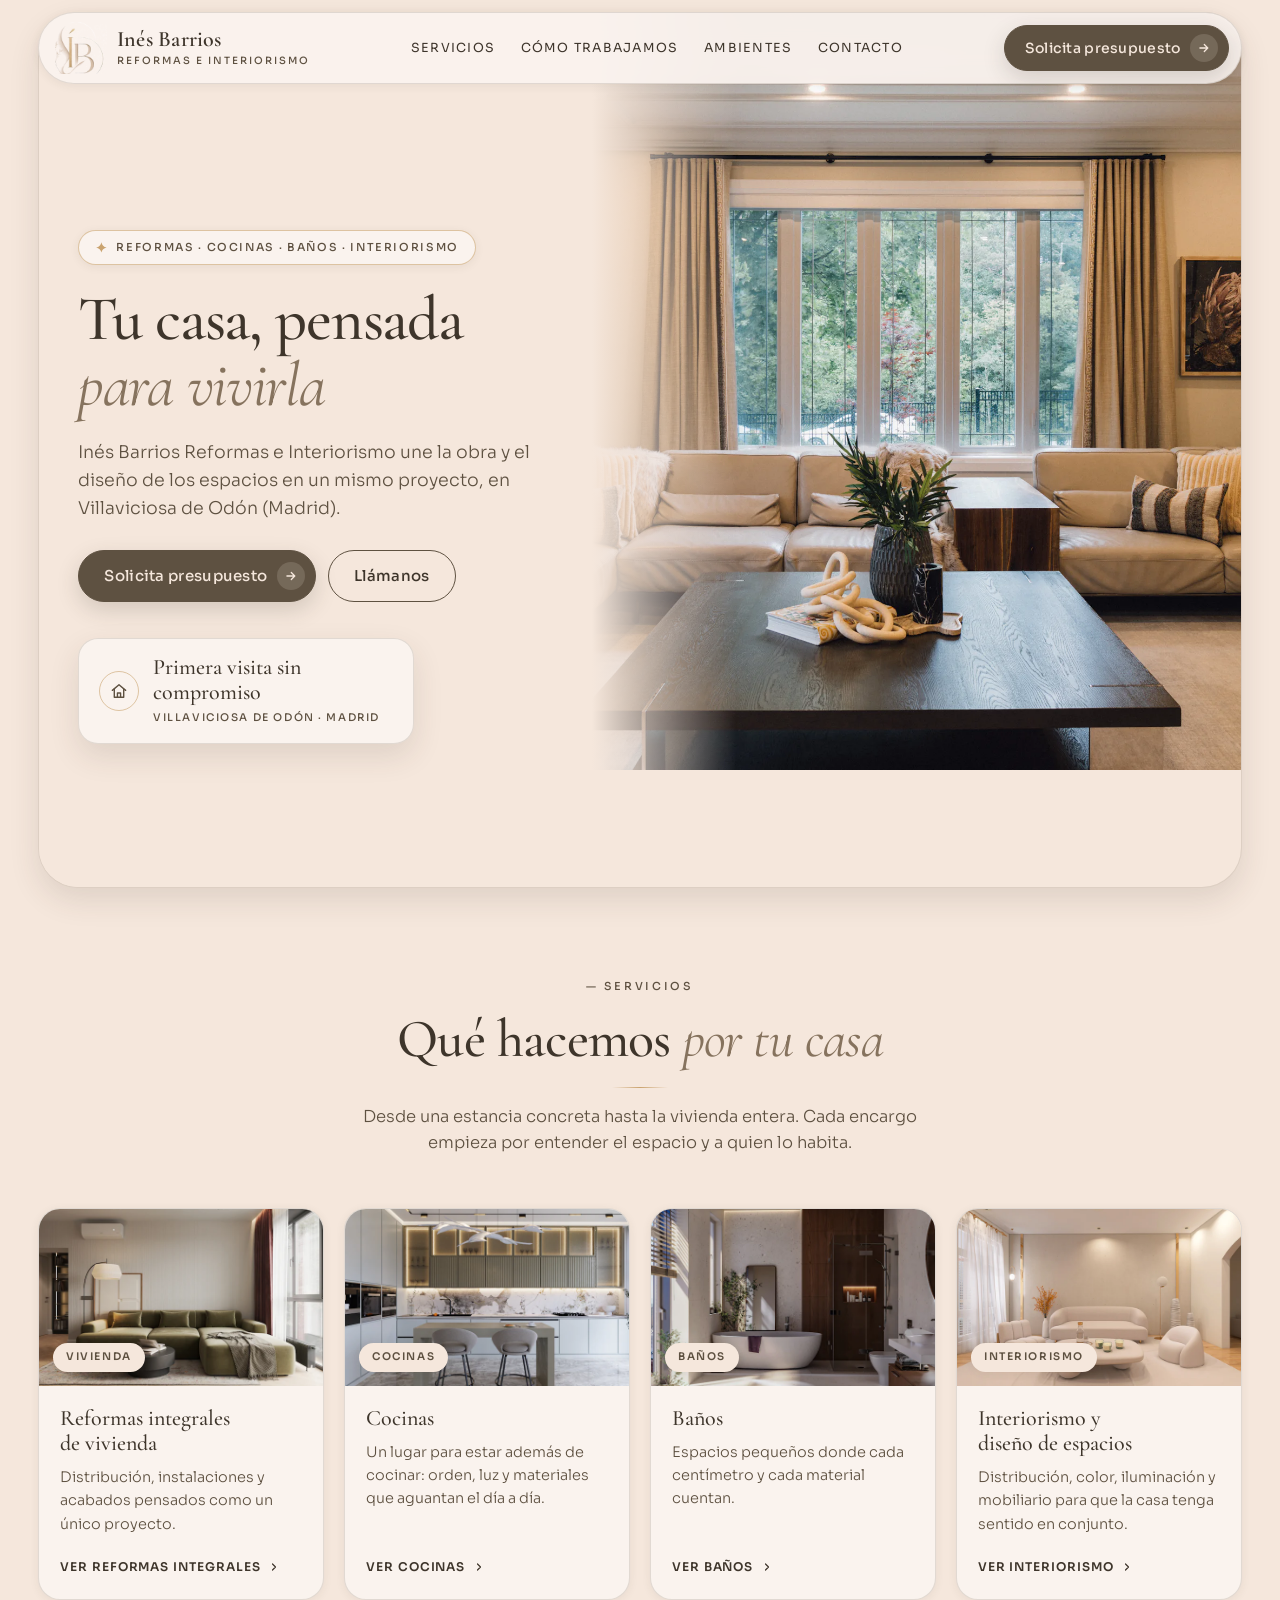
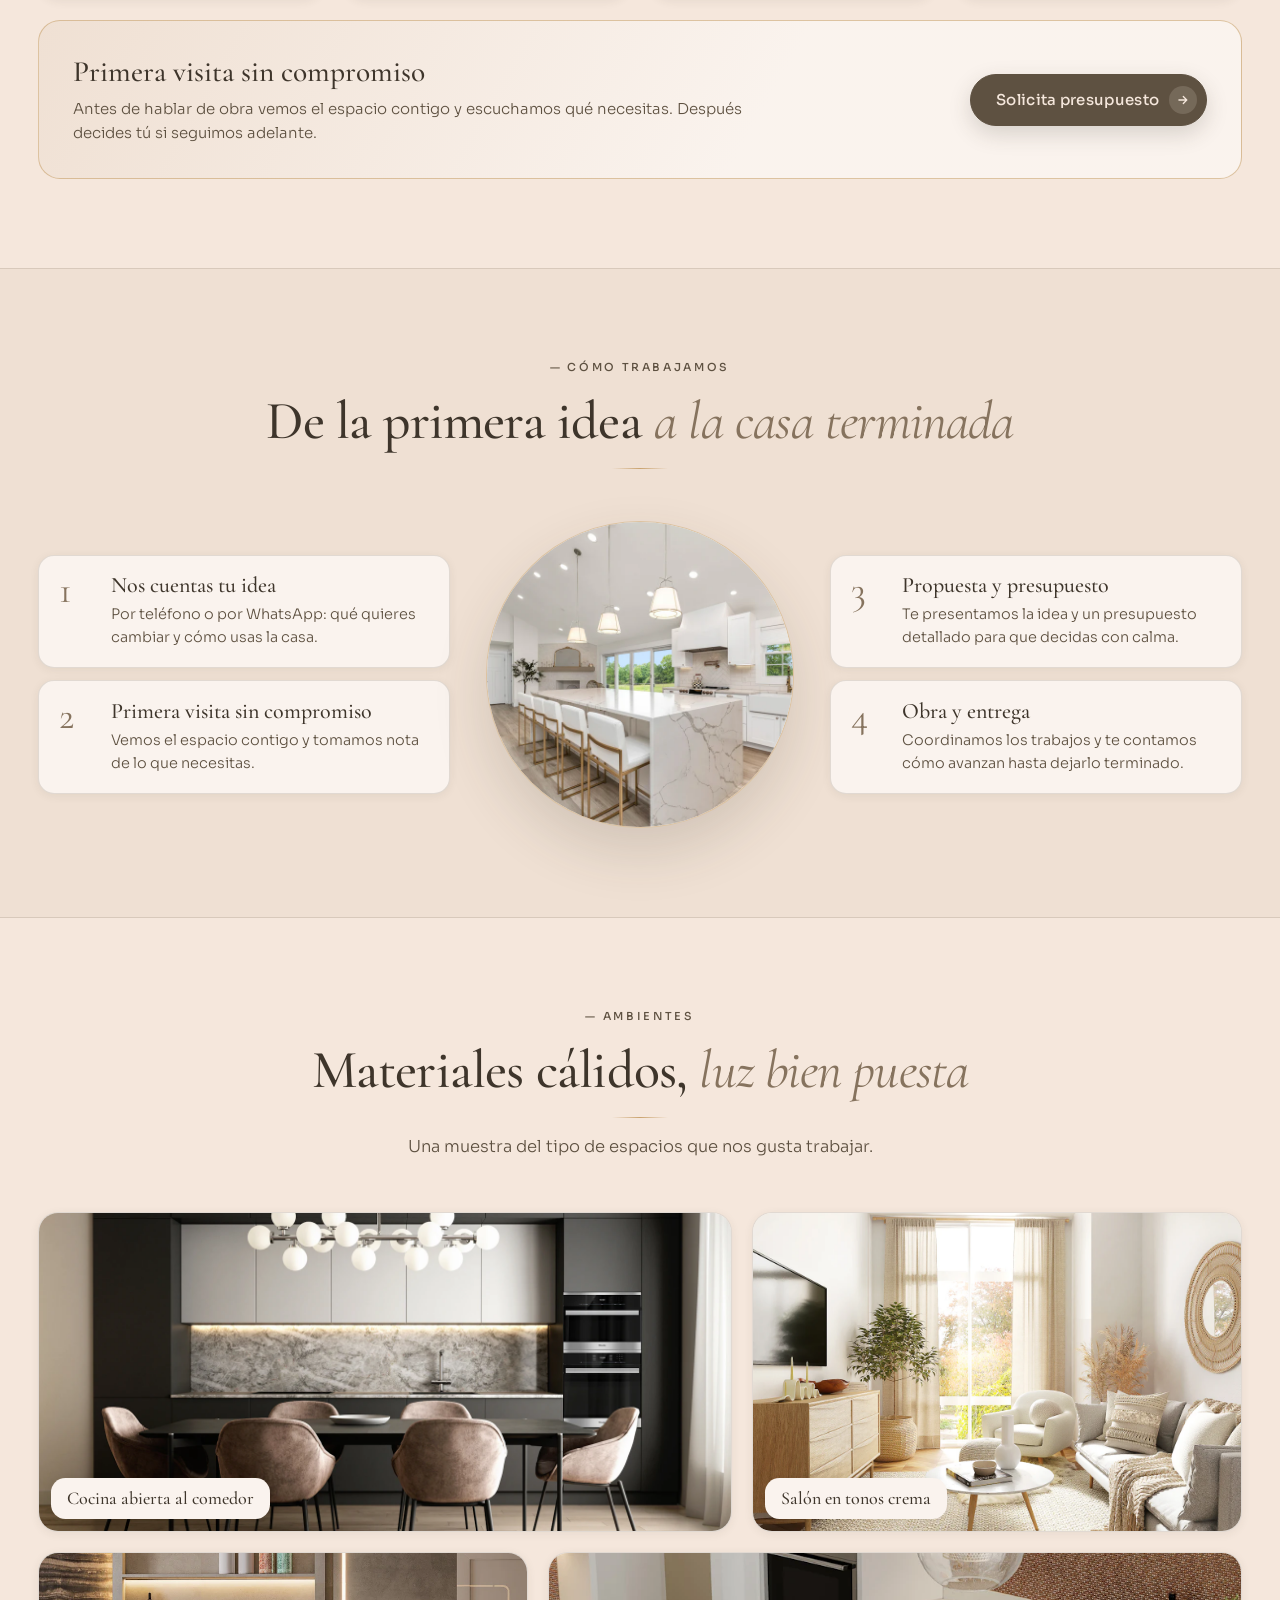
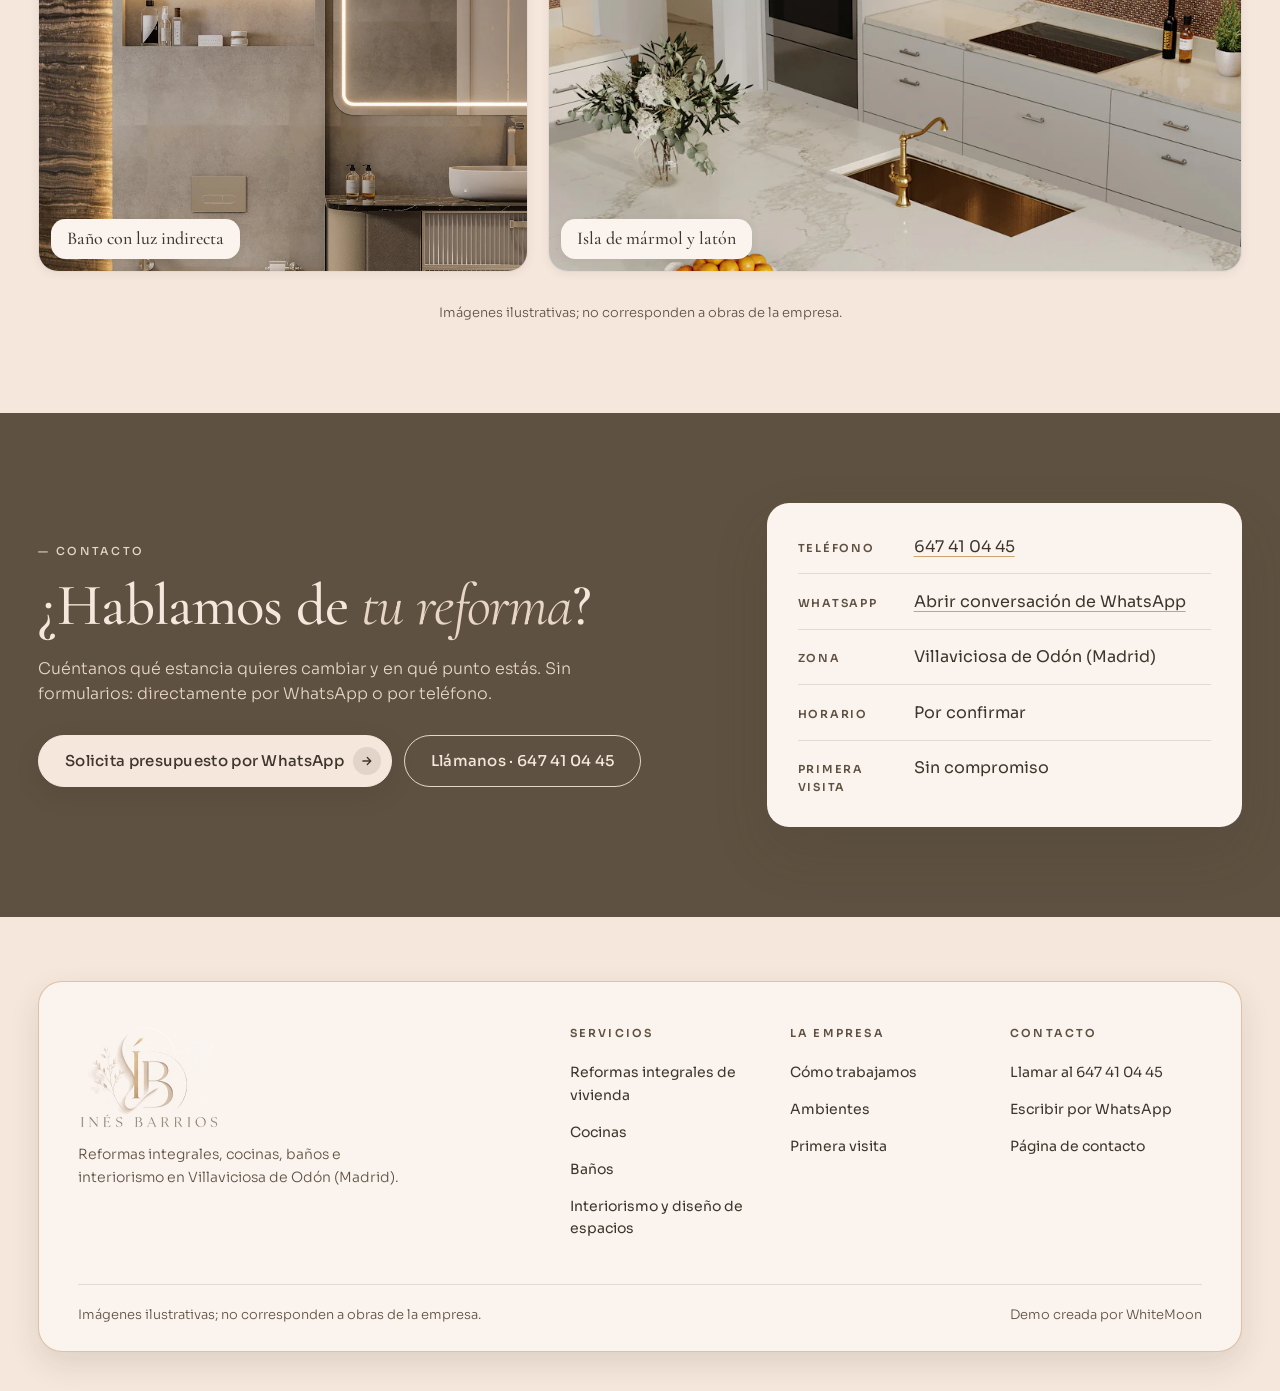
==== commit 78da9a06: "feat: rediseno de la portada como landing de scroll unico Estructura tomada de WHITEMOON-ESTETICA (h" ====
--- a/index.html
+++ b/index.html
@@ -7,6 +7,7 @@
   <meta name="description" content="Reformas integrales, cocinas, baños e interiorismo en Villaviciosa de Odón (Madrid). Llama o escribe por WhatsApp a Inés Barrios.">
   <meta name="robots" content="noindex, nofollow">
   <link rel="canonical" href="https://nexusforgeia.github.io/WHITEMOON-INES-BARRIOS/">
+  <meta name="theme-color" content="#f5e7dc">
 
   <meta property="og:type" content="website">
   <meta property="og:locale" content="es_ES">
@@ -20,159 +21,321 @@
 
   <link rel="icon" href="assets/favicon.png" type="image/png" sizes="32x32">
   <link rel="apple-touch-icon" href="assets/apple-touch-icon.png">
+  <link rel="preload" as="image" href="assets/img/salon-calido-900.webp" type="image/webp" media="(max-width: 900px)" fetchpriority="high">
+  <link rel="preload" as="image" href="assets/img/salon-calido.webp" type="image/webp" media="(min-width: 901px)" fetchpriority="high">
   <link rel="preload" href="assets/fonts/cormorant-garamond-latin-wght.woff2" as="font" type="font/woff2" crossorigin>
   <link rel="preload" href="assets/fonts/cormorant-garamond-latin-wght-italic.woff2" as="font" type="font/woff2" crossorigin>
   <link rel="preload" href="assets/fonts/sora-latin-wght.woff2" as="font" type="font/woff2" crossorigin>
   <link rel="stylesheet" href="assets/css/styles.css">
+  <script>document.documentElement.className += ' wm-js';</script>
   <script src="assets/js/main.js" defer></script>
 </head>
 <body>
   <a class="salto" href="#contenido">Saltar al contenido</a>
 
-  <div class="contenedor">
-    <header class="cabecera">
-      <a class="marca" href="index.html">
-        <picture>
-          <source srcset="assets/logo.webp" type="image/webp">
-          <img src="assets/logo.png" width="284" height="208" alt="Inés Barrios Reformas e Interiorismo">
-        </picture>
-      </a>
-      <nav class="nav" aria-label="Principal">
-        <a href="index.html" aria-current="page">Inicio</a>
-        <a href="servicios.html">Servicios</a>
-        <a href="contacto.html">Contacto</a>
-        <a class="nav__tel" href="tel:+34647410445" aria-label="Llamar al 647 41 04 45">647 41 04 45</a>
-      </nav>
-    </header>
-  </div>
+  <nav class="nav" aria-label="Principal">
+    <a class="nav__marca" href="#inicio">
+      <picture>
+        <source srcset="assets/logo-monograma.webp" type="image/webp">
+        <img src="assets/logo-monograma.png" width="144" height="144" alt="">
+      </picture>
+      <span>
+        <b>Inés Barrios</b>
+        <small>Reformas e Interiorismo</small>
+      </span>
+    </a>
+    <div class="nav__enlaces">
+      <a href="#servicios">Servicios</a>
+      <a href="#como-trabajamos">Cómo trabajamos</a>
+      <a href="#ambientes">Ambientes</a>
+      <a href="#contacto">Contacto</a>
+    </div>
+    <div class="nav__lado">
+      <a class="btn nav__cta" href="#contacto"><span class="largo">Solicita presupuesto</span><span class="corto">Presupuesto</span><span class="ic" aria-hidden="true"><svg viewBox="0 0 24 24" fill="none" stroke="currentColor" stroke-width="2.2" stroke-linecap="round" stroke-linejoin="round"><path d="M5 12h13M12.5 6l6 6-6 6"/></svg></span></a>
+      <button class="nav__boton" id="navBoton" type="button" aria-label="Abrir menú" aria-expanded="false" aria-controls="navMovil">
+        <svg class="abrir" viewBox="0 0 24 24" aria-hidden="true"><path d="M4 7h16M4 12h16M4 17h16"/></svg>
+        <svg class="cerrar" viewBox="0 0 24 24" aria-hidden="true"><path d="M6 6l12 12M18 6L6 18"/></svg>
+      </button>
+      <div class="nav__movil" id="navMovil">
+        <a href="#servicios">Servicios</a>
+        <a href="#como-trabajamos">Cómo trabajamos</a>
+        <a href="#ambientes">Ambientes</a>
+        <a href="#contacto">Contacto</a>
+        <a href="tel:+34647410445">Llamar al 647 41 04 45</a>
+      </div>
+    </div>
+  </nav>
 
   <main id="contenido">
-    <section class="portada">
-      <span class="fantasma" aria-hidden="true">interiorismo</span>
-      <div class="contenedor portada__rejilla">
-        <div class="portada__texto">
-          <p class="portada__lugar">Villaviciosa de Odón · Madrid</p>
-          <h1>Reformamos tu casa <em>pensando en cómo la vives.</em></h1>
-          <p class="portada__rota">Hablemos de tu <span class="rota" data-rota="cocina|baño|salón|vivienda">cocina</span></p>
-          <p class="portada__entrada">Inés Barrios Reformas e Interiorismo une la obra y el diseño de los espacios en un mismo proyecto: reformas integrales, cocinas y baños.</p>
-          <div class="acciones">
-            <a class="btn btn--lleno" href="tel:+34647410445">Llamar al 647 41 04 45</a>
-            <a class="btn btn--linea" href="https://wa.me/34647410445" rel="noopener">Escribir por WhatsApp</a>
-          </div>
-        </div>
-        <figure class="portada__foto">
-          <img src="assets/img/salon-calido.webp"
-               srcset="assets/img/salon-calido-sm.webp 600w, assets/img/salon-calido.webp 1200w"
-               sizes="(max-width: 600px) 92vw, (max-width: 900px) 75vw, 42vw"
-               width="1200" height="1400" fetchpriority="high"
-               alt="Salón de tonos crema con sofá en esquina, cortinas color tostado y mesa baja de madera oscura">
-        </figure>
+    <div class="hero-marco" id="inicio">
+      <section class="hero" aria-label="Inés Barrios, reformas e interiorismo en Villaviciosa de Odón">
+        <div class="hero__foto">
+          <picture>
+            <source media="(max-width: 900px)" srcset="assets/img/salon-calido-900.webp" type="image/webp" width="900" height="720">
+            <img src="assets/img/salon-calido.webp" width="1200" height="1400" fetchpriority="high" decoding="async"
+                 alt="Salón de tonos crema con sofá en esquina, cortinas color tostado y mesa baja de madera oscura">
+          </picture>
+        </div>
+        <div class="hero__capa">
+          <div class="hero__texto">
+            <span class="eyebrow-pildora">
+              <svg viewBox="0 0 24 24" fill="currentColor" aria-hidden="true"><path d="M12 2.2c.9 5.3 4.6 9 9.8 9.8-5.2.9-8.9 4.6-9.8 9.8-.9-5.2-4.6-8.9-9.8-9.8 5.2-.8 8.9-4.5 9.8-9.8Z"/></svg>
+              Reformas · Cocinas · Baños · Interiorismo
+            </span>
+            <h1>Tu casa, pensada <em>para vivirla</em></h1>
+            <p class="hero__sub">Inés Barrios Reformas e Interiorismo une la obra y el diseño de los espacios en un mismo proyecto, en Villaviciosa de Odón (Madrid).</p>
+            <div class="acciones">
+              <a class="btn btn--grande" href="#contacto">Solicita presupuesto<span class="ic" aria-hidden="true"><svg viewBox="0 0 24 24" fill="none" stroke="currentColor" stroke-width="2.2" stroke-linecap="round" stroke-linejoin="round"><path d="M5 12h13M12.5 6l6 6-6 6"/></svg></span></a>
+              <a class="btn btn--grande btn--linea" href="tel:+34647410445">Llámanos</a>
+            </div>
+            <p class="hero__sello">
+              <svg viewBox="0 0 24 24" fill="none" stroke="currentColor" stroke-width="1.8" stroke-linecap="round" stroke-linejoin="round" aria-hidden="true"><path d="M3.5 11.2 12 4l8.5 7.2"/><path d="M6 9.6V20h12V9.6"/><path d="M10 20v-5.4h4V20"/></svg>
+              <span>
+                <b>Primera visita sin compromiso</b>
+                <small>Villaviciosa de Odón · Madrid</small>
+              </span>
+            </p>
+          </div>
+        </div>
+      </section>
+    </div>
+
+    <section class="seccion" id="servicios" aria-labelledby="t-servicios">
+      <div class="cabecera">
+        <span class="eyebrow">— Servicios</span>
+        <h2 class="titulo" id="t-servicios">Qué hacemos <em>por tu casa</em></h2>
+        <div class="filete"></div>
+        <p class="entradilla">Desde una estancia concreta hasta la vivienda entera. Cada encargo empieza por entender el espacio y a quien lo habita.</p>
+      </div>
+      <div class="servicios">
+        <article class="tarjeta revela">
+          <span class="tarjeta__foto">
+            <img src="assets/img/salon-oliva.webp"
+                 srcset="assets/img/salon-oliva-sm.webp 600w, assets/img/salon-oliva.webp 1200w"
+                 sizes="(max-width: 600px) 92vw, (max-width: 1120px) 46vw, 23vw"
+                 width="1200" height="900" loading="lazy" decoding="async"
+                 alt="Salón amplio de paredes claras con sofá modular verde oliva, lámpara de arco y cortinas color teja">
+            <span class="tarjeta__rotulo">Vivienda</span>
+          </span>
+          <div class="tarjeta__cuerpo">
+            <h3>Reformas integrales de vivienda</h3>
+            <p>Distribución, instalaciones y acabados pensados como un único proyecto.</p>
+            <a class="tarjeta__mas" href="servicios.html#reformas-integrales">Ver reformas integrales <svg viewBox="0 0 24 24" fill="none" stroke="currentColor" stroke-width="2.4" stroke-linecap="round" stroke-linejoin="round" aria-hidden="true"><path d="M9 6l6 6-6 6"/></svg></a>
+          </div>
+        </article>
+        <article class="tarjeta revela">
+          <span class="tarjeta__foto">
+            <img src="assets/img/cocina-isla.webp"
+                 srcset="assets/img/cocina-isla-sm.webp 600w, assets/img/cocina-isla.webp 1200w"
+                 sizes="(max-width: 600px) 92vw, (max-width: 1120px) 46vw, 23vw"
+                 width="1200" height="900" loading="lazy" decoding="async"
+                 alt="Cocina clara con isla central, dos taburetes y vitrinas altas iluminadas en tono dorado">
+            <span class="tarjeta__rotulo">Cocinas</span>
+          </span>
+          <div class="tarjeta__cuerpo">
+            <h3>Cocinas</h3>
+            <p>Un lugar para estar además de cocinar: orden, luz y materiales que aguantan el día a día.</p>
+            <a class="tarjeta__mas" href="servicios.html#cocinas">Ver cocinas <svg viewBox="0 0 24 24" fill="none" stroke="currentColor" stroke-width="2.4" stroke-linecap="round" stroke-linejoin="round" aria-hidden="true"><path d="M9 6l6 6-6 6"/></svg></a>
+          </div>
+        </article>
+        <article class="tarjeta revela">
+          <span class="tarjeta__foto">
+            <img src="assets/img/bano-madera.webp"
+                 srcset="assets/img/bano-madera-sm.webp 600w, assets/img/bano-madera.webp 1200w"
+                 sizes="(max-width: 600px) 92vw, (max-width: 1120px) 46vw, 23vw"
+                 width="1200" height="900" loading="lazy" decoding="async"
+                 alt="Baño con bañera exenta blanca, ducha acristalada sobre pared de madera oscura y luz natural lateral">
+            <span class="tarjeta__rotulo">Baños</span>
+          </span>
+          <div class="tarjeta__cuerpo">
+            <h3>Baños</h3>
+            <p>Espacios pequeños donde cada centímetro y cada material cuentan.</p>
+            <a class="tarjeta__mas" href="servicios.html#banos">Ver baños <svg viewBox="0 0 24 24" fill="none" stroke="currentColor" stroke-width="2.4" stroke-linecap="round" stroke-linejoin="round" aria-hidden="true"><path d="M9 6l6 6-6 6"/></svg></a>
+          </div>
+        </article>
+        <article class="tarjeta revela">
+          <span class="tarjeta__foto">
+            <img src="assets/img/salon-arco.webp"
+                 srcset="assets/img/salon-arco-sm.webp 700w, assets/img/salon-arco.webp 1400w"
+                 sizes="(max-width: 600px) 92vw, (max-width: 1120px) 46vw, 23vw"
+                 width="1400" height="1000" loading="lazy" decoding="async"
+                 alt="Salón en tonos crema con sofá y butacas de formas curvas, alfombra clara y paso en arco al fondo">
+            <span class="tarjeta__rotulo">Interiorismo</span>
+          </span>
+          <div class="tarjeta__cuerpo">
+            <h3>Interiorismo y diseño de espacios</h3>
+            <p>Distribución, color, iluminación y mobiliario para que la casa tenga sentido en conjunto.</p>
+            <a class="tarjeta__mas" href="servicios.html#interiorismo">Ver interiorismo <svg viewBox="0 0 24 24" fill="none" stroke="currentColor" stroke-width="2.4" stroke-linecap="round" stroke-linejoin="round" aria-hidden="true"><path d="M9 6l6 6-6 6"/></svg></a>
+          </div>
+        </article>
+      </div>
+      <div class="franja revela" id="primera-visita">
+        <div class="franja__texto">
+          <h3>Primera visita sin compromiso</h3>
+          <p>Antes de hablar de obra vemos el espacio contigo y escuchamos qué necesitas. Después decides tú si seguimos adelante.</p>
+        </div>
+        <a class="btn btn--grande" href="#contacto">Solicita presupuesto<span class="ic" aria-hidden="true"><svg viewBox="0 0 24 24" fill="none" stroke="currentColor" stroke-width="2.2" stroke-linecap="round" stroke-linejoin="round"><path d="M5 12h13M12.5 6l6 6-6 6"/></svg></span></a>
       </div>
     </section>
 
-    <section class="seccion seccion--linea" aria-labelledby="t-servicios">
-      <div class="contenedor indice">
-        <div class="indice__intro">
-          <h2 class="titulo-seccion" id="t-servicios">Cuatro maneras de <em>cambiar una casa</em></h2>
-          <p>Desde una estancia concreta hasta la vivienda entera. Cada encargo empieza por entender el espacio y a quien lo habita.</p>
-          <a class="enlace-flecha" href="servicios.html">Ver todos los servicios</a>
-        </div>
-        <ol class="indice__lista">
-          <li class="revela">
+    <section class="seccion seccion--alterna" id="como-trabajamos" aria-labelledby="t-como">
+      <div class="cabecera">
+        <span class="eyebrow">— Cómo trabajamos</span>
+        <h2 class="titulo" id="t-como">De la primera idea <em>a la casa terminada</em></h2>
+        <div class="filete"></div>
+      </div>
+      <div class="pasos">
+        <ol class="pasos__col">
+          <li class="paso revela">
+            <span class="paso__num" aria-hidden="true">1</span>
             <div>
-              <h3><a href="servicios.html#reformas-integrales">Reformas integrales de vivienda</a></h3>
-              <p>Distribución, instalaciones y acabados pensados como un único proyecto.</p>
+              <h3>Nos cuentas tu idea</h3>
+              <p>Por teléfono o por WhatsApp: qué quieres cambiar y cómo usas la casa.</p>
             </div>
           </li>
-          <li class="revela">
+          <li class="paso revela">
+            <span class="paso__num" aria-hidden="true">2</span>
             <div>
-              <h3><a href="servicios.html#cocinas">Cocinas</a></h3>
-              <p>Un lugar para estar además de cocinar: orden, luz y materiales que aguantan el día a día.</p>
-            </div>
-          </li>
-          <li class="revela">
-            <div>
-              <h3><a href="servicios.html#banos">Baños</a></h3>
-              <p>Espacios pequeños donde cada centímetro y cada material cuentan.</p>
-            </div>
-          </li>
-          <li class="revela">
-            <div>
-              <h3><a href="servicios.html#interiorismo">Interiorismo y diseño de espacios</a></h3>
-              <p>Distribución, color, iluminación y mobiliario para que la casa tenga sentido en conjunto.</p>
+              <h3>Primera visita sin compromiso</h3>
+              <p>Vemos el espacio contigo y tomamos nota de lo que necesitas.</p>
             </div>
           </li>
         </ol>
+        <div class="pasos__foto">
+          <img src="assets/img/cocina-clara.webp" width="640" height="640" loading="lazy" decoding="async"
+               alt="Cocina blanca con isla de mármol, taburetes altos y lámparas colgantes">
+        </div>
+        <ol class="pasos__col" start="3">
+          <li class="paso revela">
+            <span class="paso__num" aria-hidden="true">3</span>
+            <div>
+              <h3>Propuesta y presupuesto</h3>
+              <p>Te presentamos la idea y un presupuesto detallado para que decidas con calma.</p>
+            </div>
+          </li>
+          <li class="paso revela">
+            <span class="paso__num" aria-hidden="true">4</span>
+            <div>
+              <h3>Obra y entrega</h3>
+              <p>Coordinamos los trabajos y te contamos cómo avanzan hasta dejarlo terminado.</p>
+            </div>
+          </li>
+        </ol>
       </div>
     </section>
 
-    <section class="seccion seccion--linea" aria-labelledby="t-atmosferas">
-      <div class="contenedor mosaico">
-        <h2 class="titulo-seccion mosaico__titulo" id="t-atmosferas">Materiales cálidos, líneas tranquilas, <em>luz bien puesta</em></h2>
-        <figure class="mosaico__a revela">
+    <section class="seccion" id="ambientes" aria-labelledby="t-ambientes">
+      <div class="cabecera">
+        <span class="eyebrow">— Ambientes</span>
+        <h2 class="titulo" id="t-ambientes">Materiales cálidos, <em>luz bien puesta</em></h2>
+        <div class="filete"></div>
+        <p class="entradilla">Una muestra del tipo de espacios que nos gusta trabajar.</p>
+      </div>
+      <div class="ambientes">
+        <figure class="ambiente revela">
           <img src="assets/img/cocina-oscura.webp"
                srcset="assets/img/cocina-oscura-sm.webp 700w, assets/img/cocina-oscura.webp 1400w"
-               sizes="(max-width: 600px) 100vw, (max-width: 900px) 82vw, 58vw"
-               width="1400" height="1000" loading="lazy"
+               sizes="(max-width: 600px) 92vw, (max-width: 900px) 46vw, 56vw"
+               width="1400" height="1000" loading="lazy" decoding="async"
                alt="Cocina de frentes oscuros con salpicadero de piedra veteada y mesa de comedor con sillas tapizadas en marrón">
-          <figcaption>Cocina abierta al comedor, en tonos oscuros</figcaption>
+          <figcaption>Cocina abierta al comedor</figcaption>
         </figure>
-        <figure class="mosaico__b revela">
+        <figure class="ambiente revela">
+          <img src="assets/img/salon-claro.webp"
+               srcset="assets/img/salon-claro-sm.webp 600w, assets/img/salon-claro.webp 1200w"
+               sizes="(max-width: 600px) 92vw, (max-width: 900px) 46vw, 56vw"
+               width="1200" height="800" loading="lazy" decoding="async"
+               alt="Salón luminoso en tonos crema con aparador de madera clara, butacas blancas y espejo redondo de fibra">
+          <figcaption>Salón en tonos crema</figcaption>
+        </figure>
+        <figure class="ambiente revela">
           <img src="assets/img/bano-luz.webp"
                srcset="assets/img/bano-luz-sm.webp 450w, assets/img/bano-luz.webp 900w"
-               sizes="(max-width: 600px) 72vw, (max-width: 900px) 48vw, 30vw"
-               width="900" height="1200" loading="lazy"
+               sizes="(max-width: 600px) 92vw, (max-width: 900px) 46vw, 56vw"
+               width="900" height="1200" loading="lazy" decoding="async"
                alt="Baño revestido en gris cálido con espejo retroiluminado, hornacinas con luz indirecta y lavabo sobre encimera">
           <figcaption>Baño con luz indirecta</figcaption>
         </figure>
-        <figure class="mosaico__c revela">
-          <img src="assets/img/cocina-isla.webp"
-               srcset="assets/img/cocina-isla-sm.webp 600w, assets/img/cocina-isla.webp 1200w"
-               sizes="(max-width: 600px) 82vw, (max-width: 900px) 65vw, 40vw"
-               width="1200" height="900" loading="lazy"
-               alt="Cocina clara con isla central, dos taburetes y vitrinas altas iluminadas en tono dorado">
-          <figcaption>Cocina con isla y vitrinas iluminadas</figcaption>
+        <figure class="ambiente revela">
+          <img src="assets/img/cocina-marmol.webp"
+               srcset="assets/img/cocina-marmol-sm.webp 450w, assets/img/cocina-marmol.webp 900w"
+               sizes="(max-width: 600px) 92vw, (max-width: 900px) 46vw, 56vw"
+               width="900" height="1200" loading="lazy" decoding="async"
+               alt="Isla de cocina con encimera de mármol blanco, fregadero y grifo dorados y lámparas colgantes de vidrio">
+          <figcaption>Isla de mármol y latón</figcaption>
         </figure>
-        <p class="mosaico__nota">Imágenes ilustrativas; no corresponden a obras de la empresa.</p>
-      </div>
+      </div>
+      <p class="nota">Imágenes ilustrativas; no corresponden a obras de la empresa.</p>
     </section>
 
-    <section class="banda" aria-labelledby="t-contacto">
-      <div class="contenedor banda__rejilla">
-        <h2 id="t-contacto">¿Tienes una reforma <em>en mente?</em></h2>
-        <div class="banda__lado">
-          <p>Cuéntanos qué quieres cambiar. Por teléfono o por WhatsApp, como te resulte más cómodo.</p>
+    <section class="seccion contacto" id="contacto" aria-labelledby="t-contacto">
+      <div class="contacto__rejilla">
+        <div>
+          <span class="eyebrow">— Contacto</span>
+          <h2 id="t-contacto">¿Hablamos de <em>tu reforma</em>?</h2>
+          <p class="contacto__texto">Cuéntanos qué estancia quieres cambiar y en qué punto estás. Sin formularios: directamente por WhatsApp o por teléfono.</p>
           <div class="acciones">
-            <a class="btn btn--lleno" href="tel:+34647410445">Llamar al 647 41 04 45</a>
-            <a class="btn btn--linea" href="https://wa.me/34647410445" rel="noopener">Escribir por WhatsApp</a>
-          </div>
-        </div>
+            <a class="btn btn--grande btn--claro" href="https://wa.me/34647410445" rel="noopener">Solicita presupuesto por WhatsApp<span class="ic" aria-hidden="true"><svg viewBox="0 0 24 24" fill="none" stroke="currentColor" stroke-width="2.2" stroke-linecap="round" stroke-linejoin="round"><path d="M5 12h13M12.5 6l6 6-6 6"/></svg></span></a>
+            <a class="btn btn--grande btn--linea-clara" href="tel:+34647410445">Llámanos · 647 41 04 45</a>
+          </div>
+        </div>
+        <dl class="datos">
+          <div><dt>Teléfono</dt><dd><a href="tel:+34647410445">647 41 04 45</a></dd></div>
+          <div><dt>WhatsApp</dt><dd><a href="https://wa.me/34647410445" rel="noopener">Abrir conversación de WhatsApp</a></dd></div>
+          <div><dt>Zona</dt><dd>Villaviciosa de Odón (Madrid)</dd></div>
+          <div><dt>Horario</dt><dd>Por confirmar</dd></div>
+          <div><dt>Primera visita</dt><dd>Sin compromiso</dd></div>
+        </dl>
       </div>
     </section>
   </main>
 
   <footer class="pie">
-    <div class="contenedor pie__rejilla">
-      <div class="pie__marca">
-        <span class="marca__nombre">Inés Barrios</span>
-        <p>Reformas e Interiorismo<br>Villaviciosa de Odón (Madrid)</p>
-      </div>
-      <nav class="pie__nav" aria-label="Pie">
-        <a href="index.html">Inicio</a>
-        <a href="servicios.html">Servicios</a>
-        <a href="contacto.html">Contacto</a>
-      </nav>
-      <div class="pie__contacto">
-        <a href="tel:+34647410445">Llamar al 647 41 04 45</a>
-        <a href="https://wa.me/34647410445" rel="noopener">Escribir por WhatsApp</a>
-      </div>
-      <div class="pie__legal">
+    <div class="pie__tarjeta revela">
+      <div class="pie__rejilla">
+        <div>
+          <picture>
+            <source srcset="assets/logo.webp" type="image/webp">
+            <img class="pie__logo" src="assets/logo.png" width="284" height="208" loading="lazy" alt="Inés Barrios Reformas e Interiorismo">
+          </picture>
+          <p class="pie__desc">Reformas integrales, cocinas, baños e interiorismo en Villaviciosa de Odón (Madrid).</p>
+        </div>
+        <div class="pie__columnas">
+          <div>
+            <h2>Servicios</h2>
+            <ul>
+              <li><a href="servicios.html#reformas-integrales">Reformas integrales de vivienda</a></li>
+              <li><a href="servicios.html#cocinas">Cocinas</a></li>
+              <li><a href="servicios.html#banos">Baños</a></li>
+              <li><a href="servicios.html#interiorismo">Interiorismo y diseño de espacios</a></li>
+            </ul>
+          </div>
+          <div>
+            <h2>La empresa</h2>
+            <ul>
+              <li><a href="index.html#como-trabajamos">Cómo trabajamos</a></li>
+              <li><a href="index.html#ambientes">Ambientes</a></li>
+              <li><a href="index.html#primera-visita">Primera visita</a></li>
+            </ul>
+          </div>
+          <div>
+            <h2>Contacto</h2>
+            <ul>
+              <li><a href="tel:+34647410445">Llamar al 647 41 04 45</a></li>
+              <li><a href="https://wa.me/34647410445" rel="noopener">Escribir por WhatsApp</a></li>
+              <li><a href="contacto.html">Página de contacto</a></li>
+            </ul>
+          </div>
+        </div>
+      </div>
+      <div class="pie__barra">
         <p>Imágenes ilustrativas; no corresponden a obras de la empresa.</p>
         <p>Demo creada por WhiteMoon</p>
       </div>
     </div>
   </footer>
 
+  <!-- AGENTE IA: PR 3 -->
   <!-- Widget de contacto WhiteMoon: activar cuando exista el token de prueba (ver README).
   <script src="https://cdn.whitemoon.es/chat.js" data-token="WM-PENDIENTE"></script>
   -->
--- a/assets/css/styles.css
+++ b/assets/css/styles.css
@@ -35,24 +35,29 @@
   --dorado-hondo: #86735e;
   --fondo: #f5e7dc;
 
-  /* Derivados */
-  --fondo-2: color-mix(in srgb, var(--fondo) 82%, var(--dorado-claro));
+  /* Derivados. Contrastes medidos: tinta y marrón pasan AA (>= 5,9:1) sobre
+     fondo, superficie y alterno; dorado-hondo solo se usa en texto grande. */
+  --superficie: color-mix(in srgb, var(--fondo) 50%, #fff);
+  --alterno: color-mix(in srgb, var(--fondo) 60%, var(--dorado-claro));
   --texto: var(--marron-tinta);
-  --texto-suave: color-mix(in srgb, var(--marron) 88%, var(--fondo));
-  --linea: color-mix(in srgb, var(--marron) 22%, transparent);
-  --linea-oro: color-mix(in srgb, var(--dorado) 70%, transparent);
+  --texto-suave: var(--marron);
+  --linea: color-mix(in srgb, var(--marron) 16%, transparent);
+  --linea-oro: color-mix(in srgb, var(--dorado) 60%, transparent);
+  --sombra-s: 0 2px 10px rgb(62 53 43 / 0.07);
+  --sombra-m: 0 12px 30px rgb(62 53 43 / 0.12);
+  --sombra-l: 0 24px 54px rgb(62 53 43 / 0.16);
 
   --serif: "Cormorant Garamond", "Times New Roman", serif;
   --sans: "Sora", "Segoe UI", sans-serif;
 
-  --margen: clamp(1.25rem, 5vw, 4.5rem);
-  --ancho: 82rem;
-  --aire: clamp(5rem, 11vw, 10rem);
-  --mov: 0.25s cubic-bezier(0.22, 1, 0.36, 1);
-
-  --z-fantasma: 0;
+  --ancho: 87.5rem;
+  --lado: clamp(1rem, 3vw, 2.5rem);
+  --seccion: clamp(3.5rem, 7vw, 6.25rem);
+  --alto-nav: 4.5rem;
+
   --z-contenido: 1;
-  --z-salto: 10;
+  --z-nav: 50;
+  --z-salto: 60;
 }
 
 /* ---------- Base ---------- */
@@ -65,22 +70,42 @@
 html {
   -webkit-text-size-adjust: 100%;
   scroll-behavior: smooth;
+  scroll-padding-top: calc(var(--alto-nav) + 2rem);
 }
 
 body {
   margin: 0;
+  overflow-x: hidden;
   background: var(--fondo);
   color: var(--texto);
   font-family: var(--sans);
   font-weight: 300;
-  font-size: 1.0625rem;
-  line-height: 1.7;
-}
-
-img {
+  font-size: 1rem;
+  line-height: 1.6;
+  -webkit-font-smoothing: antialiased;
+}
+
+img,
+svg,
+picture {
   display: block;
   max-width: 100%;
+}
+img {
   height: auto;
+}
+
+button {
+  font: inherit;
+  color: inherit;
+  border: 0;
+  background: none;
+  cursor: pointer;
+}
+
+a {
+  color: inherit;
+  text-decoration: none;
 }
 
 h1,
@@ -88,776 +113,1051 @@
 h3 {
   margin: 0;
   font-family: var(--serif);
-  font-weight: 600;
-  line-height: 1.04;
-  letter-spacing: -0.015em;
+  font-weight: 500;
+  color: var(--texto);
   text-wrap: balance;
-}
-
-h1 em,
-h2 em {
-  font-weight: 300;
-  font-style: italic;
 }
 
 p {
   margin: 0;
-  text-wrap: pretty;
-}
-
-a {
-  color: inherit;
-  text-underline-offset: 0.25em;
-  text-decoration-thickness: 1px;
-  transition: color var(--mov), text-decoration-color var(--mov);
 }
 
 :focus-visible {
-  outline: 2px solid var(--marron);
-  outline-offset: 4px;
-}
-
-.contenedor {
-  width: 100%;
-  max-width: var(--ancho);
-  margin-inline: auto;
-  padding-inline: var(--margen);
-}
-
-.salto {
-  position: absolute;
-  left: var(--margen);
-  top: -4rem;
-  z-index: var(--z-salto);
-  padding: 0.75rem 1rem;
+  outline: 2px solid var(--marron-tinta);
+  outline-offset: 3px;
+  border-radius: 4px;
+}
+
+::selection {
   background: var(--marron);
   color: var(--fondo);
+}
+
+.salto {
+  position: fixed;
+  left: 1rem;
+  top: -5rem;
+  z-index: var(--z-salto);
+  padding: 0.75rem 1.25rem;
+  border-radius: 999px;
+  background: var(--marron-tinta);
+  color: var(--fondo);
   font-weight: 500;
-  transition: top var(--mov);
+  transition: top 0.25s ease;
 }
 .salto:focus {
   top: 1rem;
 }
 
-/* ---------- Cabecera ---------- */
-.cabecera {
-  display: flex;
-  align-items: center;
-  justify-content: space-between;
-  gap: 2rem;
-  padding-block: 1.25rem;
-  border-bottom: 1px solid var(--linea);
-}
-
-.marca {
-  display: block;
-  line-height: 0;
-}
-.marca img {
-  width: auto;
-  height: 6.5rem;
-}
-.marca__nombre {
-  font-family: var(--serif);
-  font-size: 1.75rem;
-  font-weight: 600;
-  letter-spacing: -0.01em;
-}
-
-.nav {
-  display: flex;
-  align-items: baseline;
-  gap: clamp(1.25rem, 3vw, 2.75rem);
-  font-size: 0.9375rem;
-  font-weight: 400;
-}
-.nav a {
-  padding-block: 0.5rem;
-  text-decoration: none;
-  border-bottom: 1px solid transparent;
-  transition: border-color var(--mov);
-}
-.nav a:hover,
-.nav a[aria-current="page"] {
-  border-bottom-color: var(--dorado);
-}
-.nav__tel {
-  font-weight: 600;
-  white-space: nowrap;
-}
-
 /* ---------- Botones ---------- */
-.acciones {
-  display: flex;
-  flex-wrap: wrap;
-  gap: 0.875rem;
-}
-
 .btn {
   display: inline-flex;
   align-items: center;
   justify-content: center;
-  min-height: 3.25rem;
-  padding: 0.75rem 1.75rem;
+  gap: 0.6rem;
+  min-height: 2.875rem;
+  padding: 0.5rem 0.6rem 0.5rem 1.25rem;
   border: 1px solid var(--marron);
-  font-size: 0.9375rem;
-  font-weight: 500;
-  letter-spacing: 0.01em;
-  text-decoration: none;
-  transition: background-color var(--mov), color var(--mov), border-color var(--mov);
-}
-.btn--lleno {
+  border-radius: 999px;
   background: var(--marron);
   color: var(--fondo);
-}
-.btn--lleno:hover {
+  font-size: 0.875rem;
+  font-weight: 500;
+  letter-spacing: 0.02em;
+  white-space: nowrap;
+  box-shadow: 0 8px 22px rgb(62 53 43 / 0.18);
+  transition: transform 0.25s ease, box-shadow 0.25s ease, background-color 0.25s ease, color 0.25s ease;
+}
+.btn:hover {
   background: var(--marron-tinta);
   border-color: var(--marron-tinta);
+  transform: translateY(-1px);
+  box-shadow: 0 12px 28px rgb(62 53 43 / 0.24);
+}
+.btn .ic {
+  display: grid;
+  place-items: center;
+  width: 1.75rem;
+  height: 1.75rem;
+  flex: none;
+  border-radius: 999px;
+  background: rgb(245 231 220 / 0.16);
+}
+.btn .ic svg {
+  width: 0.875rem;
+  height: 0.875rem;
+}
+.btn--linea {
+  padding-inline: 1.25rem;
+  background: transparent;
+  color: var(--texto);
+  box-shadow: none;
 }
 .btn--linea:hover {
   background: var(--marron);
+  border-color: var(--marron);
   color: var(--fondo);
 }
-
-.enlace-flecha {
-  display: inline-block;
+.btn--grande {
+  min-height: 3.25rem;
+  padding-left: 1.6rem;
+  font-size: 0.9375rem;
+}
+.btn--grande.btn--linea {
+  padding-inline: 1.6rem;
+}
+.btn--claro {
+  background: var(--fondo);
+  border-color: var(--fondo);
+  color: var(--marron-tinta);
+}
+.btn--claro .ic {
+  background: rgb(62 53 43 / 0.1);
+}
+.btn--claro:hover {
+  background: var(--superficie);
+  border-color: var(--superficie);
+}
+.btn--linea-clara {
+  padding-inline: 1.6rem;
+  background: transparent;
+  border-color: var(--dorado-claro);
+  color: var(--fondo);
+  box-shadow: none;
+}
+.btn--linea-clara:hover {
+  background: var(--fondo);
+  border-color: var(--fondo);
+  color: var(--marron-tinta);
+}
+
+.acciones {
+  display: flex;
+  flex-wrap: wrap;
+  gap: 0.75rem;
+}
+
+/* ---------- Navegación fija ---------- */
+.nav {
+  position: fixed;
+  top: 0.75rem;
+  left: var(--lado);
+  right: var(--lado);
+  z-index: var(--z-nav);
+  display: flex;
+  align-items: center;
+  justify-content: space-between;
+  gap: 0.75rem;
+  max-width: calc(var(--ancho) + 2rem);
+  min-height: var(--alto-nav);
+  margin-inline: auto;
+  padding: 0.5rem 0.75rem 0.5rem 1rem;
+  border: 1px solid var(--linea);
+  border-radius: 999px;
+  background: rgb(250 243 238 / 0.94);
+  -webkit-backdrop-filter: blur(12px);
+  backdrop-filter: blur(12px);
+  box-shadow: var(--sombra-s);
+}
+
+.nav__marca {
+  display: inline-flex;
+  align-items: center;
+  gap: 0.6rem;
+  min-width: 0;
+  white-space: nowrap;
+}
+.nav__marca picture {
+  flex: none;
+}
+.nav__marca img {
+  width: 3.25rem;
+  height: 3.25rem;
+}
+.nav__marca b {
+  display: block;
+  font-family: var(--serif);
+  font-size: 1.375rem;
+  font-weight: 600;
+  line-height: 1.1;
+  letter-spacing: 0.01em;
+}
+.nav__marca small {
+  display: block;
+  margin-top: 0.15rem;
+  font-size: 0.625rem;
+  font-weight: 500;
+  letter-spacing: 0.2em;
+  text-transform: uppercase;
+  color: var(--texto-suave);
+}
+
+.nav__enlaces {
+  display: flex;
+  align-items: center;
+  gap: clamp(1rem, 2vw, 1.75rem);
+}
+.nav__enlaces a {
   padding-block: 0.5rem;
+  font-size: 0.78125rem;
+  font-weight: 400;
+  letter-spacing: 0.1em;
+  text-transform: uppercase;
+  border-bottom: 1px solid transparent;
+  transition: border-color 0.25s ease;
+}
+.nav__enlaces a:hover,
+.nav__enlaces a[aria-current="page"] {
+  border-bottom-color: var(--dorado);
+}
+
+.nav__lado {
+  position: relative;
+  display: flex;
+  align-items: center;
+  gap: 0.6rem;
+}
+.nav__cta .corto {
+  display: none;
+}
+
+.nav__boton {
+  display: none;
+  place-items: center;
+  width: 2.875rem;
+  height: 2.875rem;
+  flex: none;
+  border: 1px solid var(--linea);
+  border-radius: 999px;
+  background: var(--superficie);
+}
+.nav__boton svg {
+  width: 1.25rem;
+  height: 1.25rem;
+  fill: none;
+  stroke: currentColor;
+  stroke-width: 1.9;
+  stroke-linecap: round;
+}
+.nav__boton .cerrar,
+.nav__boton[aria-expanded="true"] .abrir {
+  display: none;
+}
+.nav__boton[aria-expanded="true"] .cerrar {
+  display: block;
+}
+
+.nav__movil {
+  display: none;
+  position: absolute;
+  top: calc(100% + 0.9rem);
+  right: 0;
+  width: min(17rem, calc(100vw - 2.5rem));
+  flex-direction: column;
+  gap: 0.125rem;
+  padding: 0.75rem;
+  border: 1px solid var(--linea);
+  border-radius: 1.25rem;
+  background: var(--superficie);
+  box-shadow: var(--sombra-l);
+}
+.nav__movil.is-abierto {
+  display: flex;
+}
+.nav__movil a {
+  padding: 0.75rem 0.875rem;
+  border-radius: 0.75rem;
   font-size: 0.9375rem;
-  font-weight: 500;
-  text-decoration: none;
-  border-bottom: 1px solid var(--dorado);
-}
-.enlace-flecha::after {
-  content: "\2192";
-  display: inline-block;
-  margin-left: 0.6em;
-  transition: transform var(--mov);
-}
-.enlace-flecha:hover::after {
-  transform: translateX(0.3em);
-}
-
-/* ---------- Portada ---------- */
-.portada,
-.entrada,
-.contacto {
-  overflow-x: clip;
-}
-
-.portada {
+  font-weight: 400;
+  transition: background-color 0.25s ease;
+}
+.nav__movil a:hover {
+  background: var(--alterno);
+}
+
+/* ---------- Hero ---------- */
+.hero-marco {
+  padding: 0.75rem var(--lado) 0;
+}
+
+.hero {
   position: relative;
-  padding-block: clamp(3rem, 7vw, 6.5rem) var(--aire);
-}
-
-.fantasma {
+  display: flex;
+  flex-direction: column;
+  width: 100%;
+  max-width: calc(var(--ancho) + 2rem);
+  min-height: calc(100vh - 1.5rem);
+  min-height: calc(100svh - 1.5rem);
+  margin-inline: auto;
+  overflow: hidden;
+  border: 1px solid var(--linea);
+  border-radius: 2.5rem;
+  background: var(--fondo);
+  box-shadow: var(--sombra-m);
+}
+
+.hero__foto {
   position: absolute;
-  z-index: var(--z-fantasma);
-  left: -0.04em;
-  bottom: 0.1em;
-  font-family: var(--serif);
-  font-style: italic;
-  font-weight: 300;
-  font-size: clamp(6rem, 21vw, 19rem);
-  line-height: 0.8;
-  white-space: nowrap;
-  color: var(--marron);
-  opacity: 0.055;
+  inset: 0 0 0 46%;
+  overflow: hidden;
+}
+.hero__foto img {
+  width: 100%;
+  height: 100%;
+  object-fit: cover;
+  object-position: 50% 60%;
+}
+/* La foto se funde con el fondo solo por su borde izquierdo: el texto nunca
+   queda encima de la imagen. */
+.hero::after {
+  content: "";
+  position: absolute;
+  inset: 0;
   pointer-events: none;
-  user-select: none;
-}
-
-.portada__rejilla {
+  background: linear-gradient(90deg, var(--fondo) 46%, rgb(245 231 220 / 0) 58%);
+}
+
+.hero__capa {
   position: relative;
   z-index: var(--z-contenido);
+  display: flex;
+  flex: 1 1 auto;
+  flex-direction: column;
+  justify-content: center;
+  width: 100%;
+  padding: calc(var(--alto-nav) + 2.5rem) clamp(1.25rem, 3vw, 2.5rem) clamp(1.5rem, 3vw, 2.5rem);
+}
+
+.hero__texto {
+  max-width: 44%;
+  margin-block: auto;
+}
+
+.eyebrow-pildora {
+  display: inline-flex;
+  align-items: center;
+  gap: 0.55rem;
+  max-width: 100%;
+  padding: 0.5rem 1rem;
+  border: 1px solid var(--linea-oro);
+  border-radius: 999px;
+  background: var(--superficie);
+  font-size: 0.6875rem;
+  font-weight: 500;
+  letter-spacing: 0.15em;
+  text-transform: uppercase;
+  color: var(--texto-suave);
+  box-shadow: var(--sombra-s);
+}
+.eyebrow-pildora svg {
+  width: 0.8rem;
+  height: 0.8rem;
+  flex: none;
+  color: var(--dorado);
+}
+
+.hero h1 {
+  margin-top: 1.4rem;
+  font-size: clamp(2.4rem, min(4.9vw, 11.5vh), 4.6rem);
+  line-height: 1.04;
+  letter-spacing: -0.02em;
+}
+.hero h1 em,
+.titulo em {
+  font-style: italic;
+  font-weight: 400;
+  color: var(--dorado-hondo);
+}
+
+.hero__sub {
+  max-width: 34rem;
+  margin-top: 1.25rem;
+  font-size: clamp(0.95rem, 1.4vw, 1.0938rem);
+  color: var(--texto-suave);
+}
+
+.hero .acciones {
+  margin-top: 1.75rem;
+}
+
+.hero__sello {
+  display: inline-flex;
+  align-items: center;
+  gap: 0.9rem;
+  max-width: 21rem;
+  margin-top: clamp(1.75rem, 4vh, 3rem);
+  padding: 1rem 1.25rem;
+  border: 1px solid var(--linea);
+  border-radius: 1.25rem;
+  background: var(--superficie);
+  box-shadow: var(--sombra-m);
+}
+.hero__sello svg {
+  width: 2.5rem;
+  height: 2.5rem;
+  flex: none;
+  padding: 0.6rem;
+  border: 1px solid var(--linea-oro);
+  border-radius: 999px;
+  color: var(--marron);
+}
+.hero__sello b {
+  display: block;
+  font-family: var(--serif);
+  font-size: 1.375rem;
+  font-weight: 500;
+  line-height: 1.15;
+}
+.hero__sello small {
+  display: block;
+  margin-top: 0.3rem;
+  font-size: 0.6563rem;
+  font-weight: 500;
+  letter-spacing: 0.15em;
+  text-transform: uppercase;
+  color: var(--texto-suave);
+}
+
+/* ---------- Cabeceras de sección ---------- */
+.seccion {
+  padding: var(--seccion) var(--lado);
+}
+.seccion--alterna {
+  background: var(--alterno);
+  border-block: 1px solid var(--linea);
+}
+.seccion > * {
+  max-width: var(--ancho);
+  margin-inline: auto;
+}
+
+.cabecera {
+  margin-bottom: clamp(2rem, 4vw, 3.4rem);
+  text-align: center;
+}
+.eyebrow {
+  display: block;
+  font-size: 0.6875rem;
+  font-weight: 500;
+  letter-spacing: 0.24em;
+  text-transform: uppercase;
+  color: var(--texto-suave);
+}
+.titulo {
+  margin-top: 0.875rem;
+  font-size: clamp(2rem, 4.2vw, 3.4rem);
+  line-height: 1.12;
+  letter-spacing: -0.015em;
+}
+.filete {
+  width: 3.5rem;
+  height: 1px;
+  margin: 1.1rem auto 0;
+  background: linear-gradient(90deg, transparent, var(--dorado), transparent);
+}
+.entradilla {
+  max-width: 38rem;
+  margin: 1rem auto 0;
+  font-size: clamp(0.9rem, 1.35vw, 1.03rem);
+  color: var(--texto-suave);
+}
+
+/* ---------- Tarjetas de servicio ---------- */
+.servicios {
   display: grid;
-  grid-template-columns: repeat(12, 1fr);
-  column-gap: 1.5rem;
-  align-items: start;
-}
-
-.portada__texto {
-  grid-column: 1 / 8;
-  padding-top: clamp(1rem, 5vw, 5rem);
-}
-
-.portada__lugar {
-  margin-bottom: 2rem;
+  grid-template-columns: repeat(4, 1fr);
+  gap: clamp(0.875rem, 1.6vw, 1.375rem);
+}
+
+.tarjeta {
+  position: relative;
+  display: flex;
+  flex-direction: column;
+  overflow: hidden;
+  border: 1px solid var(--linea);
+  border-radius: 1.375rem;
+  background: var(--superficie);
+  box-shadow: var(--sombra-s);
+  transition: transform 0.25s ease, box-shadow 0.25s ease, border-color 0.25s ease;
+}
+.tarjeta:hover,
+.tarjeta:focus-within {
+  transform: translateY(-4px);
+  border-color: var(--linea-oro);
+  box-shadow: var(--sombra-m);
+}
+.tarjeta__foto {
+  position: relative;
+  display: block;
+  overflow: hidden;
+  aspect-ratio: 8 / 5;
+  background: var(--alterno);
+}
+.tarjeta__foto img {
+  width: 100%;
+  height: 100%;
+  object-fit: cover;
+  transition: transform 0.5s ease;
+}
+.tarjeta:hover .tarjeta__foto img,
+.tarjeta:focus-within .tarjeta__foto img {
+  transform: scale(1.04);
+}
+/* Rótulo sobre la foto con fondo opaco: su contraste no depende de la imagen */
+.tarjeta__rotulo {
+  position: absolute;
+  left: 0.875rem;
+  bottom: 0.875rem;
+  padding: 0.375rem 0.8rem;
+  border-radius: 999px;
+  background: var(--fondo);
+  font-size: 0.6563rem;
+  font-weight: 600;
+  letter-spacing: 0.15em;
+  text-transform: uppercase;
+  color: var(--texto-suave);
+  box-shadow: var(--sombra-s);
+}
+.tarjeta__cuerpo {
+  display: flex;
+  flex: 1 1 auto;
+  flex-direction: column;
+  align-items: flex-start;
+  gap: 0.6rem;
+  padding: 1.25rem clamp(1.1rem, 1.6vw, 1.5rem) 1.4rem;
+}
+.tarjeta h3 {
+  font-size: clamp(1.375rem, 1.7vw, 1.625rem);
+  line-height: 1.15;
+}
+.tarjeta p {
+  font-size: 0.9063rem;
+  color: var(--texto-suave);
+}
+.tarjeta__mas {
+  display: inline-flex;
+  align-items: center;
+  gap: 0.45rem;
+  margin-top: auto;
+  padding-top: 0.75rem;
   font-size: 0.75rem;
-  font-weight: 500;
-  letter-spacing: 0.18em;
+  font-weight: 600;
+  letter-spacing: 0.08em;
   text-transform: uppercase;
-  color: var(--texto-suave);
-}
-
-.portada h1 {
-  font-size: clamp(2.75rem, 6.4vw, 5.5rem);
-}
-
-.portada__rota {
-  margin-top: 2rem;
-  padding-top: 1.25rem;
-  max-width: 24rem;
-  border-top: 1px solid var(--linea-oro);
-  font-family: var(--serif);
-  font-size: 1.625rem;
-  font-weight: 400;
-  line-height: 1.2;
-}
-.rota {
-  display: inline-block;
-  font-style: italic;
-  font-weight: 600;
-  padding-right: 0.15em;
-  clip-path: inset(0 0 0 0);
-  transition: clip-path 0.3s cubic-bezier(0.22, 1, 0.36, 1);
-}
-.rota.is-saliendo {
-  clip-path: inset(0 100% 0 0);
-}
-
-.portada__entrada {
-  max-width: 31rem;
-  margin-top: 1.5rem;
-  margin-left: clamp(0rem, 6vw, 5.5rem);
-  color: var(--texto-suave);
-}
-
-.portada .acciones {
-  margin-top: 2.5rem;
-  margin-left: clamp(0rem, 6vw, 5.5rem);
-}
-
-.portada__foto {
-  grid-column: 8 / 13;
-  position: relative;
-  margin: 0 calc(var(--margen) * -1) 0 0;
-}
-.portada__foto::before {
+  color: var(--texto);
+}
+/* Toda la tarjeta es clicable a través de su enlace */
+.tarjeta__mas::after {
   content: "";
   position: absolute;
-  inset: 1.5rem auto -1.5rem -1.5rem;
-  width: 60%;
+  inset: 0;
+  border-radius: inherit;
+}
+.tarjeta__mas svg {
+  width: 0.75rem;
+  height: 0.75rem;
+  transition: transform 0.25s ease;
+}
+.tarjeta:hover .tarjeta__mas svg {
+  transform: translateX(3px);
+}
+
+/* Franja destacada: primera visita */
+.franja {
+  display: flex;
+  flex-wrap: wrap;
+  align-items: center;
+  gap: 1.1rem 1.75rem;
+  margin-top: clamp(0.875rem, 1.6vw, 1.375rem);
+  padding: clamp(1.5rem, 2.6vw, 2.5rem) clamp(1.4rem, 2.6vw, 2.6rem);
   border: 1px solid var(--linea-oro);
-  border-right: 0;
-}
-.portada__foto img {
-  position: relative;
-  width: 100%;
-  aspect-ratio: 6 / 7;
-  object-fit: cover;
-}
-
-/* ---------- Bloques de sección ---------- */
-.seccion {
-  padding-block: var(--aire);
-}
-.seccion--linea {
-  border-top: 1px solid var(--linea);
-}
-
-.titulo-seccion {
-  font-size: clamp(2.25rem, 4.6vw, 3.875rem);
-}
-
-/* Servicios en portada: índice editorial, no tarjetas */
-.indice {
+  border-radius: 1.375rem;
+  background: linear-gradient(120deg, var(--alterno) 0%, var(--superficie) 60%);
+}
+.franja__texto {
+  flex: 1 1 20rem;
+  min-width: 0;
+}
+.franja h3 {
+  font-size: clamp(1.5rem, 2.3vw, 2rem);
+  line-height: 1.15;
+}
+.franja p {
+  max-width: 44rem;
+  margin-top: 0.5rem;
+  font-size: 0.9375rem;
+  color: var(--texto-suave);
+}
+
+/* ---------- Cómo trabajamos ---------- */
+.pasos {
   display: grid;
-  grid-template-columns: repeat(12, 1fr);
-  column-gap: 1.5rem;
-  align-items: start;
-}
-.indice__intro {
-  grid-column: 1 / 5;
-  position: sticky;
-  top: 2.5rem;
-}
-.indice__intro p {
-  margin-block: 1.5rem 2rem;
-  color: var(--texto-suave);
-}
-
-.indice__lista {
-  grid-column: 6 / 13;
+  grid-template-columns: 1fr clamp(12rem, 24vw, 22rem) 1fr;
+  gap: 1.5rem clamp(1.25rem, 3vw, 2.25rem);
+  align-items: center;
+}
+.pasos__col {
+  display: flex;
+  flex-direction: column;
+  gap: 0.75rem;
   margin: 0;
   padding: 0;
   list-style: none;
-  counter-reset: servicio;
-}
-.indice__lista li {
-  counter-increment: servicio;
+}
+.paso {
+  display: flex;
+  align-items: flex-start;
+  gap: 1rem;
+  padding: 1.1rem 1.25rem;
+  border: 1px solid var(--linea);
+  border-radius: 1rem;
+  background: var(--superficie);
+  box-shadow: var(--sombra-s);
+}
+.paso__num {
+  flex: none;
+  min-width: 2.2rem;
+  font-family: var(--serif);
+  font-size: 2.375rem;
+  font-weight: 400;
+  line-height: 0.9;
+  color: var(--dorado-hondo);
+}
+.paso h3 {
+  font-size: 1.375rem;
+  line-height: 1.15;
+}
+.paso p {
+  margin-top: 0.3rem;
+  font-size: 0.9063rem;
+  color: var(--texto-suave);
+}
+.pasos__foto {
+  justify-self: center;
+  width: 100%;
+  aspect-ratio: 1;
+  overflow: hidden;
+  border: 1px solid var(--linea-oro);
+  border-radius: 50%;
+  background: var(--superficie);
+  box-shadow: var(--sombra-l);
+}
+.pasos__foto img {
+  width: 100%;
+  height: 100%;
+  object-fit: cover;
+}
+
+/* ---------- Ambientes ---------- */
+.ambientes {
+  display: grid;
+  grid-template-columns: repeat(12, 1fr);
+  grid-auto-rows: clamp(14rem, 25vw, 20.5rem);
+  gap: clamp(0.875rem, 1.6vw, 1.5rem);
+}
+.ambiente {
+  position: relative;
+  grid-column: span 7;
+  margin: 0;
+  overflow: hidden;
+  border: 1px solid var(--linea);
+  border-radius: 1.25rem;
+  background: var(--superficie);
+  box-shadow: var(--sombra-s);
+}
+.ambiente:nth-child(4n + 2),
+.ambiente:nth-child(4n + 3) {
+  grid-column: span 5;
+}
+.ambiente img {
+  width: 100%;
+  height: 100%;
+  object-fit: cover;
+  transition: transform 0.45s ease;
+}
+.ambiente:hover img {
+  transform: scale(1.04);
+}
+.ambiente figcaption {
+  position: absolute;
+  left: 0.75rem;
+  bottom: 0.75rem;
+  max-width: calc(100% - 1.5rem);
+  padding: 0.6rem 1rem;
+  border-radius: 0.9rem;
+  background: var(--superficie);
+  font-family: var(--serif);
+  font-size: 1.125rem;
+  font-weight: 500;
+  line-height: 1.2;
+  box-shadow: var(--sombra-s);
+}
+.nota {
+  margin-top: clamp(1.25rem, 2.4vw, 1.9rem);
+  text-align: center;
+  font-size: 0.8125rem;
+  color: var(--texto-suave);
+}
+
+/* ---------- Contacto ---------- */
+.contacto {
+  background: var(--marron);
+  color: var(--fondo);
+}
+.contacto :focus-visible {
+  outline-color: var(--fondo);
+}
+.contacto__rejilla {
+  display: grid;
+  grid-template-columns: 7fr 5fr;
+  gap: clamp(2rem, 5vw, 4.5rem);
+  align-items: center;
+}
+.contacto .eyebrow {
+  color: var(--dorado-claro);
+}
+.contacto h1,
+.contacto h2 {
+  margin-top: 0.875rem;
+  font-size: clamp(2.25rem, 4.6vw, 3.75rem);
+  line-height: 1.08;
+  letter-spacing: -0.015em;
+  color: var(--fondo);
+}
+.contacto h1 em,
+.contacto h2 em {
+  font-style: italic;
+  font-weight: 400;
+  color: var(--dorado-claro);
+}
+.contacto__texto {
+  max-width: 34rem;
+  margin-top: 1.1rem;
+  color: var(--dorado-claro);
+}
+.contacto .acciones {
+  margin-top: 1.75rem;
+}
+
+.datos {
+  margin: 0;
+  padding: clamp(1.25rem, 2.4vw, 2rem);
+  border-radius: 1.375rem;
+  background: var(--superficie);
+  color: var(--texto);
+  box-shadow: var(--sombra-l);
+}
+.datos > div {
   display: grid;
   grid-template-columns: 6.5rem 1fr;
-  column-gap: 1.5rem;
-  padding-block: 2.25rem;
+  gap: 0.75rem;
+  align-items: baseline;
+  padding-block: 0.9rem;
   border-top: 1px solid var(--linea);
 }
-.indice__lista li:last-child {
-  border-bottom: 1px solid var(--linea);
-}
-.indice__lista li::before {
-  content: counter(servicio, decimal-leading-zero);
-  font-family: var(--serif);
-  font-size: 5rem;
-  font-weight: 300;
-  line-height: 0.8;
+.datos > div:first-child {
+  padding-top: 0;
+  border-top: 0;
+}
+.datos > div:last-child {
+  padding-bottom: 0;
+}
+.datos dt {
+  font-size: 0.6875rem;
+  font-weight: 600;
+  letter-spacing: 0.16em;
+  text-transform: uppercase;
+  color: var(--texto-suave);
+}
+.datos dd {
+  margin: 0;
+  font-weight: 400;
+}
+.datos dd a {
+  text-decoration: underline;
+  text-decoration-color: var(--dorado);
+  text-underline-offset: 0.25em;
+}
+.datos :focus-visible {
+  outline-color: var(--marron-tinta);
+}
+
+/* ---------- Páginas interiores ---------- */
+.portadilla {
+  padding: calc(var(--alto-nav) + clamp(3.5rem, 7vw, 6rem)) var(--lado) clamp(2.5rem, 5vw, 4rem);
+  text-align: center;
+}
+.portadilla h1 {
+  max-width: 18ch;
+  margin: 0.875rem auto 0;
+  font-size: clamp(2.5rem, 5.6vw, 4.4rem);
+  line-height: 1.05;
+  letter-spacing: -0.02em;
+}
+.portadilla h1 em {
+  font-style: italic;
+  font-weight: 400;
   color: var(--dorado-hondo);
 }
-/* El ritmo se rompe a propósito: cada fila entra a una altura distinta */
-.indice__lista li:nth-child(even) {
-  padding-left: clamp(0rem, 5vw, 4.5rem);
-}
-.indice__lista h3 {
-  font-size: 1.875rem;
-}
-.indice__lista h3 a {
-  text-decoration: none;
-  background: linear-gradient(var(--dorado), var(--dorado)) no-repeat 0 100% / 0 1px;
-  transition: background-size var(--mov);
-}
-.indice__lista h3 a:hover {
-  background-size: 100% 1px;
-}
-.indice__lista p {
-  max-width: 30rem;
+
+.detalles {
+  display: flex;
+  flex-direction: column;
+  gap: clamp(0.875rem, 1.6vw, 1.375rem);
+}
+.detalle {
+  display: grid;
+  grid-template-columns: 5fr 7fr;
+  overflow: hidden;
+  border: 1px solid var(--linea);
+  border-radius: 1.375rem;
+  background: var(--superficie);
+  box-shadow: var(--sombra-s);
+}
+.detalle:nth-child(even) {
+  grid-template-columns: 7fr 5fr;
+}
+.detalle:nth-child(even) .detalle__foto {
+  order: 2;
+}
+.detalle__foto {
+  position: relative;
+  min-height: 19rem;
+  background: var(--alterno);
+}
+.detalle__foto img {
+  position: absolute;
+  inset: 0;
+  width: 100%;
+  height: 100%;
+  object-fit: cover;
+}
+.detalle__cuerpo {
+  padding: clamp(1.5rem, 3.4vw, 3rem);
+}
+.detalle h2 {
   margin-top: 0.6rem;
-  color: var(--texto-suave);
-}
-
-/* Mosaico de atmósferas */
-.mosaico {
-  display: grid;
-  grid-template-columns: repeat(12, 1fr);
-  column-gap: 1.5rem;
-  row-gap: clamp(2.5rem, 6vw, 5rem);
-  align-items: start;
-}
-.mosaico__titulo {
-  grid-column: 2 / 9;
-  margin-bottom: clamp(0rem, 2vw, 2rem);
-}
-.mosaico figure {
-  margin: 0;
-}
-.mosaico figcaption,
-.servicio figcaption {
+  font-size: clamp(1.75rem, 3vw, 2.5rem);
+  line-height: 1.1;
+}
+.detalle__cuerpo > p {
+  max-width: 36rem;
   margin-top: 0.875rem;
+  color: var(--texto-suave);
+}
+.detalle ul {
+  display: flex;
+  flex-wrap: wrap;
+  gap: 0.5rem;
+  margin: 1.4rem 0 0;
+  padding: 0;
+  list-style: none;
+}
+.detalle li {
+  padding: 0.4rem 0.9rem;
+  border: 1px solid var(--linea-oro);
+  border-radius: 999px;
+  background: var(--fondo);
   font-size: 0.8125rem;
   font-weight: 400;
-  color: var(--texto-suave);
-}
-.mosaico img {
-  width: 100%;
-  object-fit: cover;
-}
-.mosaico__a {
-  grid-column: 1 / 8;
-  margin-left: calc(var(--margen) * -1);
-}
-.mosaico__a figcaption {
-  padding-left: var(--margen);
-}
-.mosaico__b {
-  grid-column: 9 / 13;
-  margin-top: clamp(3rem, 10vw, 9rem);
-}
-.mosaico__c {
-  grid-column: 4 / 9;
-}
-.mosaico__nota {
-  grid-column: 10 / 13;
-  align-self: end;
-  padding-top: 1.25rem;
-  border-top: 1px solid var(--linea-oro);
+}
+
+/* Página de contacto: la banda marrón arranca bajo la navegación fija */
+.contacto--pagina {
+  padding-top: calc(var(--alto-nav) + clamp(3.5rem, 7vw, 6rem));
+}
+
+.telefono-grande {
+  display: inline-block;
+  margin-top: 1.5rem;
+  font-family: var(--serif);
+  font-size: clamp(3rem, 9vw, 5.5rem);
+  font-weight: 400;
+  line-height: 1;
+  letter-spacing: -0.02em;
+  border-bottom: 1px solid var(--dorado);
+}
+
+/* ---------- Pie ---------- */
+.pie {
+  padding: clamp(2.5rem, 5vw, 4rem) var(--lado) clamp(1.75rem, 3vw, 2.75rem);
+}
+.pie__tarjeta {
+  max-width: var(--ancho);
+  margin-inline: auto;
+  padding: clamp(1.6rem, 3.4vw, 3.4rem) clamp(1.25rem, 3vw, 3rem) clamp(1.1rem, 2vw, 1.75rem);
+  border: 1px solid var(--linea-oro);
+  border-radius: 1.5rem;
+  background: var(--superficie);
+  box-shadow: var(--sombra-m);
+}
+.pie__rejilla {
+  display: grid;
+  grid-template-columns: 5fr 7fr;
+  gap: 2.5rem;
+}
+.pie__logo {
+  width: auto;
+  height: 6.5rem;
+}
+.pie__desc {
+  max-width: 34ch;
+  margin-top: 0.9rem;
   font-size: 0.875rem;
   color: var(--texto-suave);
 }
-
-/* Banda de contacto */
-.banda {
-  background: var(--marron);
-  color: var(--fondo);
-}
-.banda :focus-visible {
-  outline-color: var(--dorado-claro);
-}
-.banda__rejilla {
+.pie__columnas {
   display: grid;
-  grid-template-columns: repeat(12, 1fr);
-  column-gap: 1.5rem;
-  align-items: end;
-  padding-block: clamp(4rem, 9vw, 7.5rem);
-}
-.banda h2 {
-  grid-column: 1 / 8;
-  font-size: clamp(2.5rem, 5.6vw, 4.75rem);
-}
-.banda__lado {
-  grid-column: 9 / 13;
-  padding-top: 1.5rem;
-  border-top: 1px solid var(--dorado);
-}
-.banda__lado p {
-  margin-bottom: 1.75rem;
-  color: var(--dorado-claro);
-}
-.banda .btn {
-  border-color: var(--dorado-claro);
-}
-.banda .btn--lleno {
-  background: var(--fondo);
-  border-color: var(--fondo);
-  color: var(--marron-tinta);
-}
-.banda .btn--lleno:hover {
-  background: var(--dorado-claro);
-  border-color: var(--dorado-claro);
-}
-.banda .btn--linea:hover {
-  background: var(--fondo);
-  border-color: var(--fondo);
-  color: var(--marron-tinta);
-}
-
-/* ---------- Página de servicios ---------- */
-.entrada {
-  position: relative;
-  padding-block: clamp(3.5rem, 9vw, 8rem) clamp(3rem, 7vw, 6rem);
-}
-.entrada__rejilla {
-  position: relative;
-  z-index: var(--z-contenido);
-  display: grid;
-  grid-template-columns: repeat(12, 1fr);
-  column-gap: 1.5rem;
-  align-items: end;
-}
-.entrada h1 {
-  grid-column: 1 / 8;
-  font-size: clamp(3rem, 8vw, 6rem);
-}
-.entrada__texto {
-  grid-column: 9 / 13;
-  padding-top: 1.25rem;
-  border-top: 1px solid var(--linea-oro);
-  color: var(--texto-suave);
-}
-.entrada .fantasma {
-  left: auto;
-  right: -0.06em;
-  bottom: -0.12em;
-}
-
-.servicios {
-  counter-reset: servicio;
-}
-.servicio {
-  counter-increment: servicio;
-  display: grid;
-  grid-template-columns: repeat(12, 1fr);
-  column-gap: 1.5rem;
-  align-items: center;
-  padding-block: clamp(3.5rem, 8vw, 7rem);
-  border-top: 1px solid var(--linea);
-  scroll-margin-top: 1rem;
-}
-.servicio figure {
+  grid-template-columns: repeat(3, 1fr);
+  gap: 1.75rem;
+}
+.pie__columnas h2 {
+  margin-bottom: 0.875rem;
+  font-family: var(--sans);
+  font-size: 0.6875rem;
+  font-weight: 600;
+  letter-spacing: 0.2em;
+  text-transform: uppercase;
+  color: var(--texto-suave);
+}
+.pie__columnas ul {
+  display: flex;
+  flex-direction: column;
+  gap: 0.25rem;
   margin: 0;
-}
-.servicio img {
-  width: 100%;
-  object-fit: cover;
-}
-.servicio__texto::before {
-  content: counter(servicio, decimal-leading-zero);
-  display: block;
-  margin-bottom: 1.25rem;
-  font-family: var(--serif);
-  font-size: clamp(5rem, 9vw, 7.5rem);
-  font-weight: 300;
-  line-height: 0.8;
-  color: var(--dorado-hondo);
-}
-.servicio h2 {
-  font-size: clamp(2rem, 3.8vw, 3.125rem);
-}
-.servicio__texto > p {
-  max-width: 32rem;
-  margin-top: 1.25rem;
-  color: var(--texto-suave);
-}
-.servicio__incluye {
-  max-width: 32rem;
-  margin: 2rem 0 0;
   padding: 0;
   list-style: none;
-  font-size: 0.9375rem;
+}
+.pie__columnas a {
+  display: inline-block;
+  padding-block: 0.3rem;
+  font-size: 0.875rem;
   font-weight: 400;
-}
-.servicio__incluye li {
-  padding-block: 0.7rem;
-  border-top: 1px solid var(--linea);
-}
-
-/* Cuatro composiciones distintas, una por servicio */
-.servicio--a figure { grid-column: 1 / 8; grid-row: 1; margin-left: calc(var(--margen) * -1); }
-.servicio--a .servicio__texto { grid-column: 9 / 13; grid-row: 1; }
-
-.servicio--b figure { grid-column: 8 / 12; grid-row: 1; }
-.servicio--b .servicio__texto { grid-column: 2 / 7; grid-row: 1; }
-
-.servicio--c figure { grid-column: 2 / 8; grid-row: 1; }
-.servicio--c .servicio__texto { grid-column: 9 / 13; grid-row: 1; align-self: end; }
-
-.servicio--d figure { grid-column: 6 / 13; grid-row: 1; margin-right: calc(var(--margen) * -1); }
-.servicio--d .servicio__texto { grid-column: 1 / 5; grid-row: 1; }
-.servicio--d figcaption { padding-right: var(--margen); }
-.servicio--a figcaption { padding-left: var(--margen); }
-
-.aviso {
-  padding-block: 1.25rem var(--aire);
-  font-size: 0.875rem;
-  color: var(--texto-suave);
-}
-
-/* ---------- Página de contacto ---------- */
-.contacto {
-  position: relative;
-  padding-block: clamp(3.5rem, 9vw, 8rem) var(--aire);
-}
-.contacto__rejilla {
-  position: relative;
-  z-index: var(--z-contenido);
-  display: grid;
-  grid-template-columns: repeat(12, 1fr);
-  column-gap: 1.5rem;
-  row-gap: clamp(2.5rem, 6vw, 5rem);
-}
-.contacto h1 {
-  grid-column: 1 / 9;
-  font-size: clamp(2.75rem, 6.4vw, 5.5rem);
-}
-.contacto__entrada {
-  grid-column: 9 / 13;
-  align-self: end;
-  padding-top: 1.25rem;
-  border-top: 1px solid var(--linea-oro);
-  color: var(--texto-suave);
-}
-.contacto__tel {
-  grid-column: 2 / 13;
-}
-.contacto__tel > a {
-  display: inline-block;
-  font-family: var(--serif);
-  font-size: clamp(3.25rem, 12.5vw, 7.5rem);
-  font-weight: 300;
-  line-height: 1;
-  letter-spacing: -0.02em;
-  text-decoration: none;
-  background: linear-gradient(var(--dorado), var(--dorado)) no-repeat 0 100% / 100% 1px;
-  transition: color var(--mov);
-}
-.contacto__tel > a:hover {
-  color: var(--dorado-hondo);
-}
-.contacto__tel .acciones {
-  margin-top: 2.5rem;
-}
-.contacto__datos {
-  grid-column: 6 / 13;
-  display: grid;
-  grid-template-columns: 9rem 1fr;
-  margin: 0;
-  border-bottom: 1px solid var(--linea);
-}
-.contacto__datos dt,
-.contacto__datos dd {
-  margin: 0;
-  padding-block: 1.1rem;
-  border-top: 1px solid var(--linea);
-}
-.contacto__datos dt {
-  font-size: 0.75rem;
-  font-weight: 500;
-  letter-spacing: 0.16em;
-  text-transform: uppercase;
-  color: var(--texto-suave);
-  line-height: 2.4;
-}
-.contacto__datos dd {
-  font-weight: 400;
-}
-.contacto__nota {
-  grid-column: 6 / 11;
-  font-size: 0.875rem;
-  color: var(--texto-suave);
-}
-.contacto .fantasma {
-  left: auto;
-  right: -0.05em;
-  bottom: 0.05em;
-}
-
-/* ---------- Pie ---------- */
-.pie {
-  padding-block: 3.5rem 2.5rem;
-  border-top: 1px solid var(--linea);
-  font-size: 0.875rem;
-}
-.pie__rejilla {
-  display: grid;
-  grid-template-columns: repeat(12, 1fr);
-  column-gap: 1.5rem;
-  row-gap: 2rem;
-}
-.pie__marca {
-  grid-column: 1 / 6;
-}
-.pie__marca .marca__nombre {
-  display: block;
-  margin-bottom: 0.5rem;
-}
-.pie__nav {
-  grid-column: 7 / 10;
-  display: flex;
-  flex-direction: column;
-  align-items: flex-start;
-}
-.pie__contacto {
-  grid-column: 10 / 13;
-  display: flex;
-  flex-direction: column;
-  align-items: flex-start;
-}
-.pie__nav a,
-.pie__contacto a {
-  padding-block: 0.4rem;
-  text-decoration-color: var(--linea);
-}
-.pie__nav a:hover,
-.pie__contacto a:hover {
-  text-decoration-color: var(--dorado);
-}
-.pie__legal {
-  grid-column: 1 / 13;
+  border-bottom: 1px solid transparent;
+  transition: border-color 0.25s ease;
+}
+.pie__columnas a:hover {
+  border-bottom-color: var(--dorado);
+}
+.pie__barra {
   display: flex;
   flex-wrap: wrap;
   justify-content: space-between;
-  gap: 0.5rem 2rem;
-  padding-top: 1.5rem;
+  gap: 0.5rem 1.5rem;
+  margin-top: clamp(1.75rem, 3vw, 2.75rem);
+  padding-top: 1.25rem;
   border-top: 1px solid var(--linea);
+  font-size: 0.8125rem;
   color: var(--texto-suave);
 }
 
 /* ---------- Movimiento ---------- */
-.js-anim .revela {
-  opacity: 0;
-  transform: translateY(0.875rem);
-}
-.js-anim .revela.is-visible {
-  opacity: 1;
-  transform: none;
-  transition: opacity 0.3s ease-out, transform 0.3s cubic-bezier(0.22, 1, 0.36, 1);
-}
-.js-anim .indice__lista .revela:nth-child(2).is-visible { transition-delay: 0.06s; }
-.js-anim .indice__lista .revela:nth-child(3).is-visible { transition-delay: 0.12s; }
-.js-anim .indice__lista .revela:nth-child(4).is-visible { transition-delay: 0.18s; }
+@keyframes sube {
+  from { opacity: 0; transform: translateY(1rem); }
+  to { opacity: 1; transform: none; }
+}
+@keyframes zoom-lento {
+  from { transform: scale(1); }
+  to { transform: scale(1.06); }
+}
+
+@media (prefers-reduced-motion: no-preference) {
+  .hero__foto img { animation: zoom-lento 20s ease-out infinite alternate; }
+  .hero .eyebrow-pildora { animation: sube 0.6s 0.05s ease both; }
+  .hero__sub { animation: sube 0.6s 0.15s ease both; }
+  .hero .acciones { animation: sube 0.6s 0.25s ease both; }
+  .hero__sello { animation: sube 0.6s 0.35s ease both; }
+
+  .wm-js .revela {
+    opacity: 0;
+    transform: translateY(1.5rem);
+    transition: opacity 0.6s ease, transform 0.6s ease;
+  }
+  .wm-js .revela.is-visible {
+    opacity: 1;
+    transform: none;
+  }
+  .wm-js .revela:nth-child(2) { transition-delay: 0.08s; }
+  .wm-js .revela:nth-child(3) { transition-delay: 0.16s; }
+  .wm-js .revela:nth-child(4) { transition-delay: 0.24s; }
+}
 
 @media (prefers-reduced-motion: reduce) {
-  html {
-    scroll-behavior: auto;
-  }
+  html { scroll-behavior: auto; }
   *,
   *::before,
   *::after {
-    transition-duration: 0.01ms !important;
+    animation-duration: 0.001ms !important;
+    animation-iteration-count: 1 !important;
+    transition-duration: 0.001ms !important;
   }
+  .btn:hover,
+  .tarjeta:hover,
+  .tarjeta:hover .tarjeta__foto img,
+  .ambiente:hover img { transform: none; }
+}
+
+/* ---------- 1120 px: cuatro tarjetas pasan a dos ---------- */
+@media (max-width: 1120px) {
+  .servicios { grid-template-columns: repeat(2, 1fr); }
 }
 
 /* ---------- 900 px ---------- */
 @media (max-width: 900px) {
-  .portada__texto { grid-column: 1 / 13; padding-top: 0; }
-  .portada__foto { grid-column: 4 / 13; margin-top: 3.5rem; }
-  .portada__foto img { aspect-ratio: 5 / 4; }
-
-  .indice__intro { grid-column: 1 / 13; position: static; margin-bottom: 3rem; }
-  .indice__intro p { max-width: 32rem; }
-  .indice__lista { grid-column: 1 / 13; }
-
-  .mosaico__titulo { grid-column: 1 / 13; }
-  .mosaico__a { grid-column: 1 / 11; }
-  .mosaico__b { grid-column: 7 / 13; margin-top: 0; }
-  .mosaico__c { grid-column: 1 / 9; }
-  .mosaico__nota { grid-column: 1 / 9; }
-
-  .banda h2 { grid-column: 1 / 13; }
-  .banda__lado { grid-column: 4 / 13; margin-top: 3rem; }
-
-  .entrada h1 { grid-column: 1 / 13; }
-  .entrada__texto { grid-column: 4 / 13; margin-top: 2.5rem; }
-
-  .servicio { align-items: start; row-gap: 2.5rem; }
-  .servicio figure,
-  .servicio .servicio__texto { grid-row: auto; }
-  .servicio--a figure { grid-column: 1 / 11; }
-  .servicio--b figure { grid-column: 6 / 13; }
-  .servicio--c figure { grid-column: 1 / 10; }
-  .servicio--d figure { grid-column: 3 / 13; }
-  .servicio .servicio__texto { grid-column: 1 / 13; align-self: start; }
-  .servicio--b .servicio__texto,
-  .servicio--d .servicio__texto { grid-column: 3 / 13; }
-
-  .contacto h1 { grid-column: 1 / 13; }
-  .contacto__entrada { grid-column: 4 / 13; }
-  .contacto__tel { grid-column: 1 / 13; }
-  .contacto__datos { grid-column: 3 / 13; }
-  .contacto__nota { grid-column: 3 / 13; }
-
-  .pie__marca { grid-column: 1 / 13; }
-  .pie__nav { grid-column: 1 / 7; }
-  .pie__contacto { grid-column: 7 / 13; }
+  .nav__enlaces { display: none; }
+  .nav__boton { display: grid; }
+
+  /* Foto arriba, texto debajo: siguen sin solaparse */
+  .hero { --alto-foto: max(17.5rem, 44svh); border-radius: 1.5rem; }
+  .hero__foto { inset: 0 0 auto 0; height: var(--alto-foto); }
+  .hero::after {
+    inset: 0 0 auto 0;
+    height: calc(var(--alto-foto) + 1px);
+    background: linear-gradient(180deg, rgb(245 231 220 / 0) 82%, var(--fondo) 100%);
+  }
+  .hero__capa { justify-content: flex-start; padding-top: calc(var(--alto-foto) + 1.5rem); }
+  .hero__texto { max-width: 40rem; margin-block: 0; }
+
+  .pasos { grid-template-columns: 1fr; }
+  .pasos__foto { order: -1; width: clamp(12rem, 40vw, 16rem); }
+
+  .ambientes { grid-template-columns: 1fr 1fr; grid-auto-rows: auto; }
+  .ambiente,
+  .ambiente:nth-child(4n + 2),
+  .ambiente:nth-child(4n + 3) { grid-column: auto; aspect-ratio: 3 / 2; }
+
+  .contacto__rejilla { grid-template-columns: 1fr; }
+
+  .detalle,
+  .detalle:nth-child(even) { grid-template-columns: 1fr; }
+  .detalle:nth-child(even) .detalle__foto { order: 0; }
+  .detalle__foto { min-height: 0; aspect-ratio: 8 / 5; }
+
+  .pie__rejilla { grid-template-columns: 1fr; gap: 2rem; }
 }
 
 /* ---------- 600 px ---------- */
 @media (max-width: 600px) {
-  body { font-size: 1rem; }
-
-  .cabecera { flex-direction: column; align-items: flex-start; gap: 0.75rem; padding-block: 1rem; }
-  .marca img { height: 5rem; }
-  .nav { width: 100%; justify-content: space-between; gap: 1rem; }
-
-  .portada__entrada,
-  .portada .acciones { margin-left: 0; }
-  .portada__foto { grid-column: 2 / 13; margin-top: 3rem; }
-  .portada__foto::before { inset: 1rem auto -1rem -1rem; }
-
-  .acciones .btn { flex: 1 1 100%; }
-
-  .indice__lista li { grid-template-columns: 4.25rem 1fr; column-gap: 1rem; padding-block: 1.75rem; }
-  .indice__lista li::before { font-size: 3.5rem; }
-  .indice__lista li:nth-child(even) { padding-left: 1.5rem; }
-  .indice__lista h3 { font-size: 1.625rem; }
-
-  .mosaico__a { grid-column: 1 / 13; }
-  .mosaico__b { grid-column: 4 / 13; }
-  .mosaico__c { grid-column: 1 / 11; }
-  .mosaico__nota { grid-column: 1 / 13; }
-
-  .banda__lado { grid-column: 1 / 13; }
-  .entrada__texto { grid-column: 1 / 13; }
-
-  .servicio--a figure,
-  .servicio--c figure { grid-column: 1 / 13; }
-  .servicio--b figure { grid-column: 3 / 13; }
-  .servicio--d figure { grid-column: 1 / 13; }
-  .servicio--b .servicio__texto,
-  .servicio--d .servicio__texto { grid-column: 1 / 13; }
-
-  .contacto__entrada { grid-column: 1 / 13; }
-  .contacto__datos { grid-column: 1 / 13; grid-template-columns: 6.5rem 1fr; }
-  .contacto__nota { grid-column: 1 / 13; }
-
-  .pie__nav,
-  .pie__contacto { grid-column: 1 / 13; }
-  .pie__legal { flex-direction: column; }
-}
+  :root { --alto-nav: 4rem; }
+
+  .nav { padding-left: 0.6rem; }
+  .nav__marca img { width: 2.75rem; height: 2.75rem; }
+  .nav__marca b { font-size: 1.125rem; }
+  .nav__marca small { display: none; }
+  .nav__cta { padding-left: 1rem; }
+  .nav__cta .largo { display: none; }
+  .nav__cta .corto { display: inline; }
+
+  .hero .acciones .btn,
+  .contacto .acciones .btn { flex: 1 1 100%; }
+  .hero__sello { max-width: none; width: 100%; }
+
+  .servicios { grid-template-columns: 1fr; }
+  .ambientes { grid-template-columns: 1fr; }
+
+  .datos > div { grid-template-columns: 1fr; gap: 0.2rem; }
+
+  .pie__columnas { grid-template-columns: 1fr; }
+  .pie__logo { height: 5rem; }
+  .pie__barra { flex-direction: column; }
+}
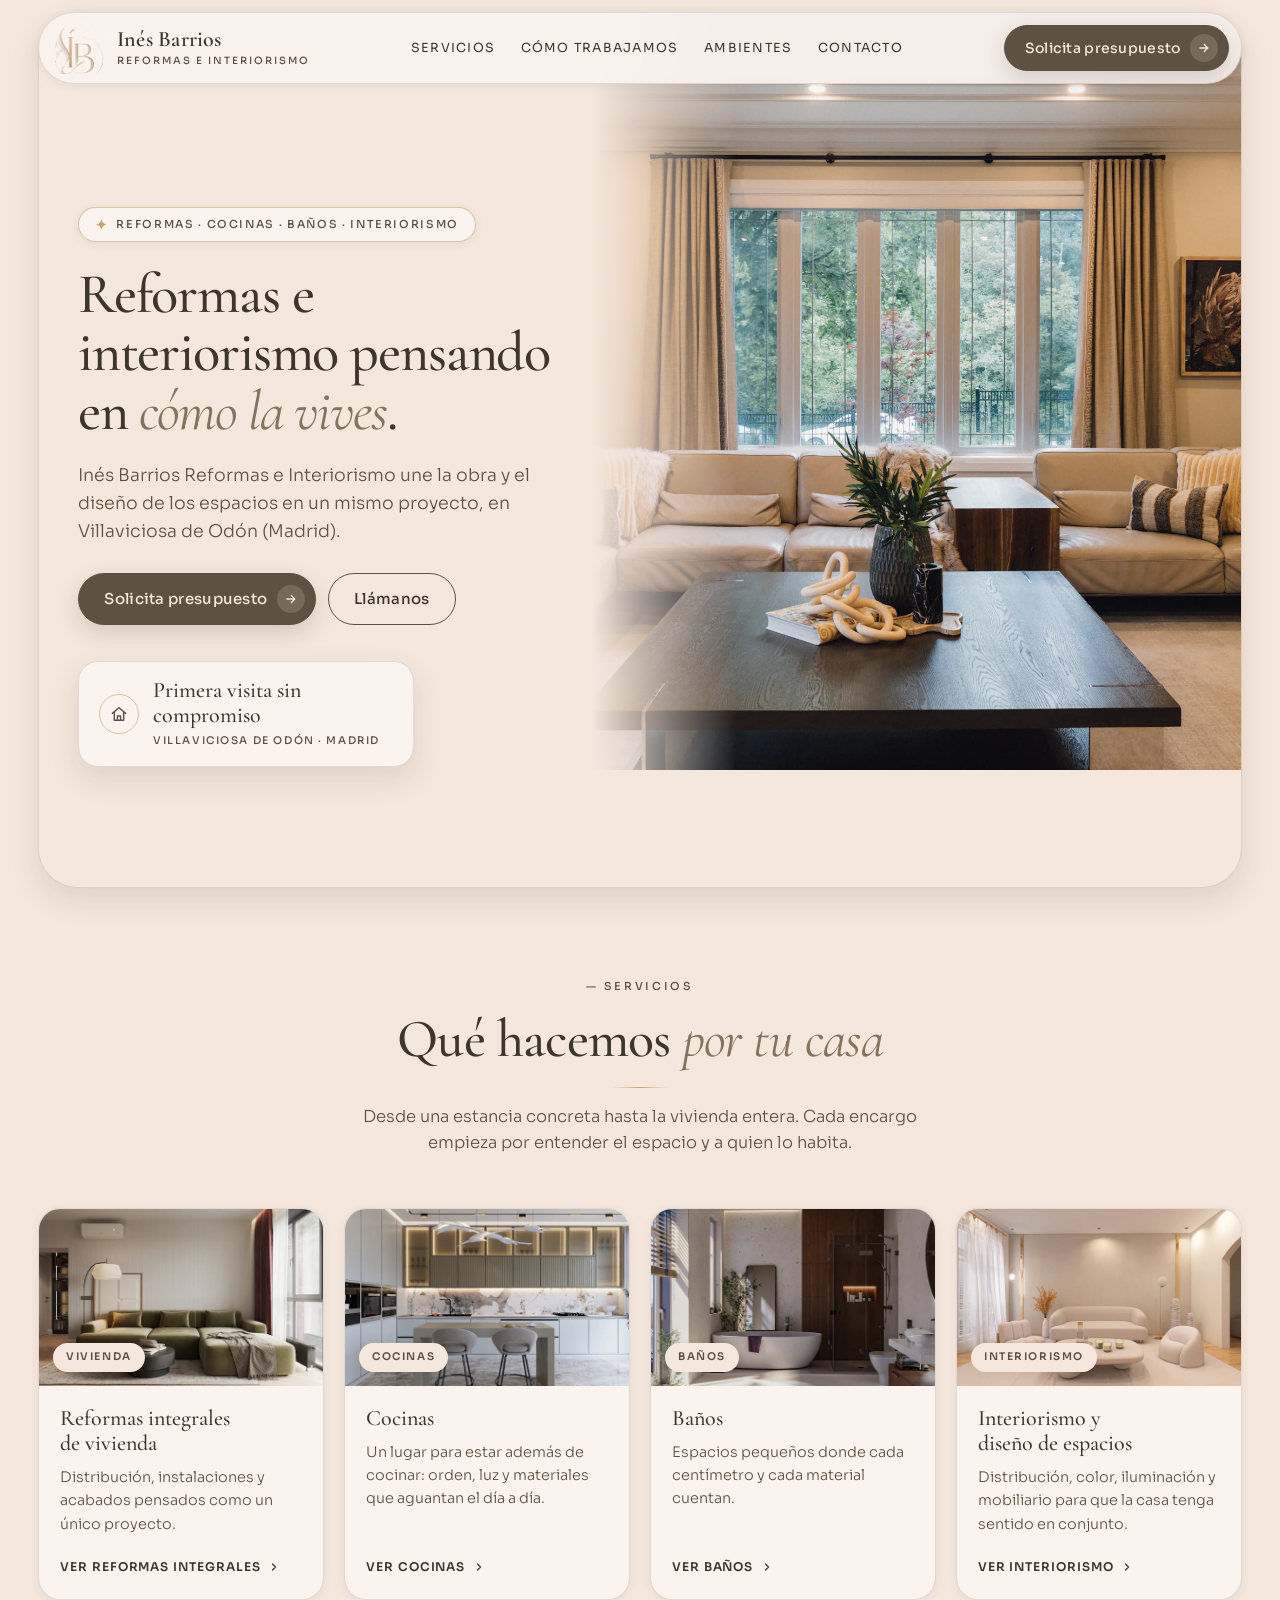
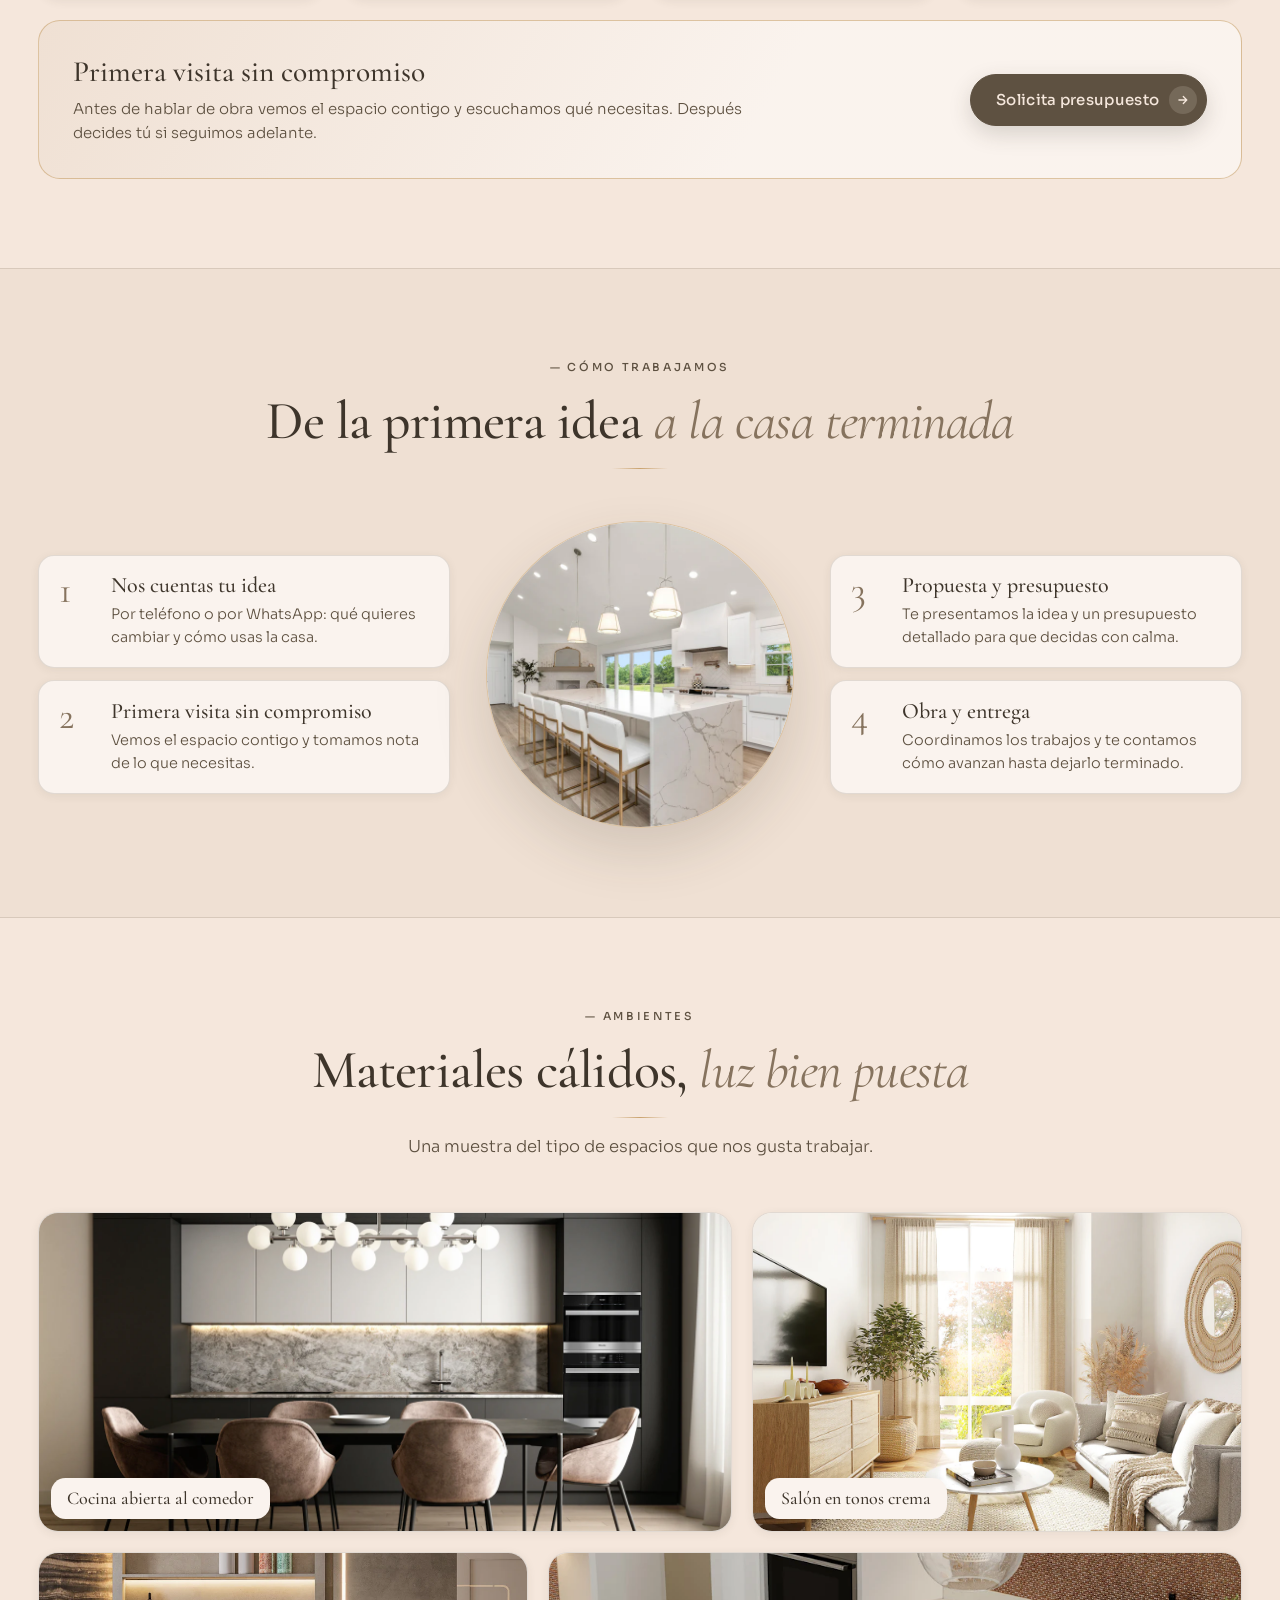
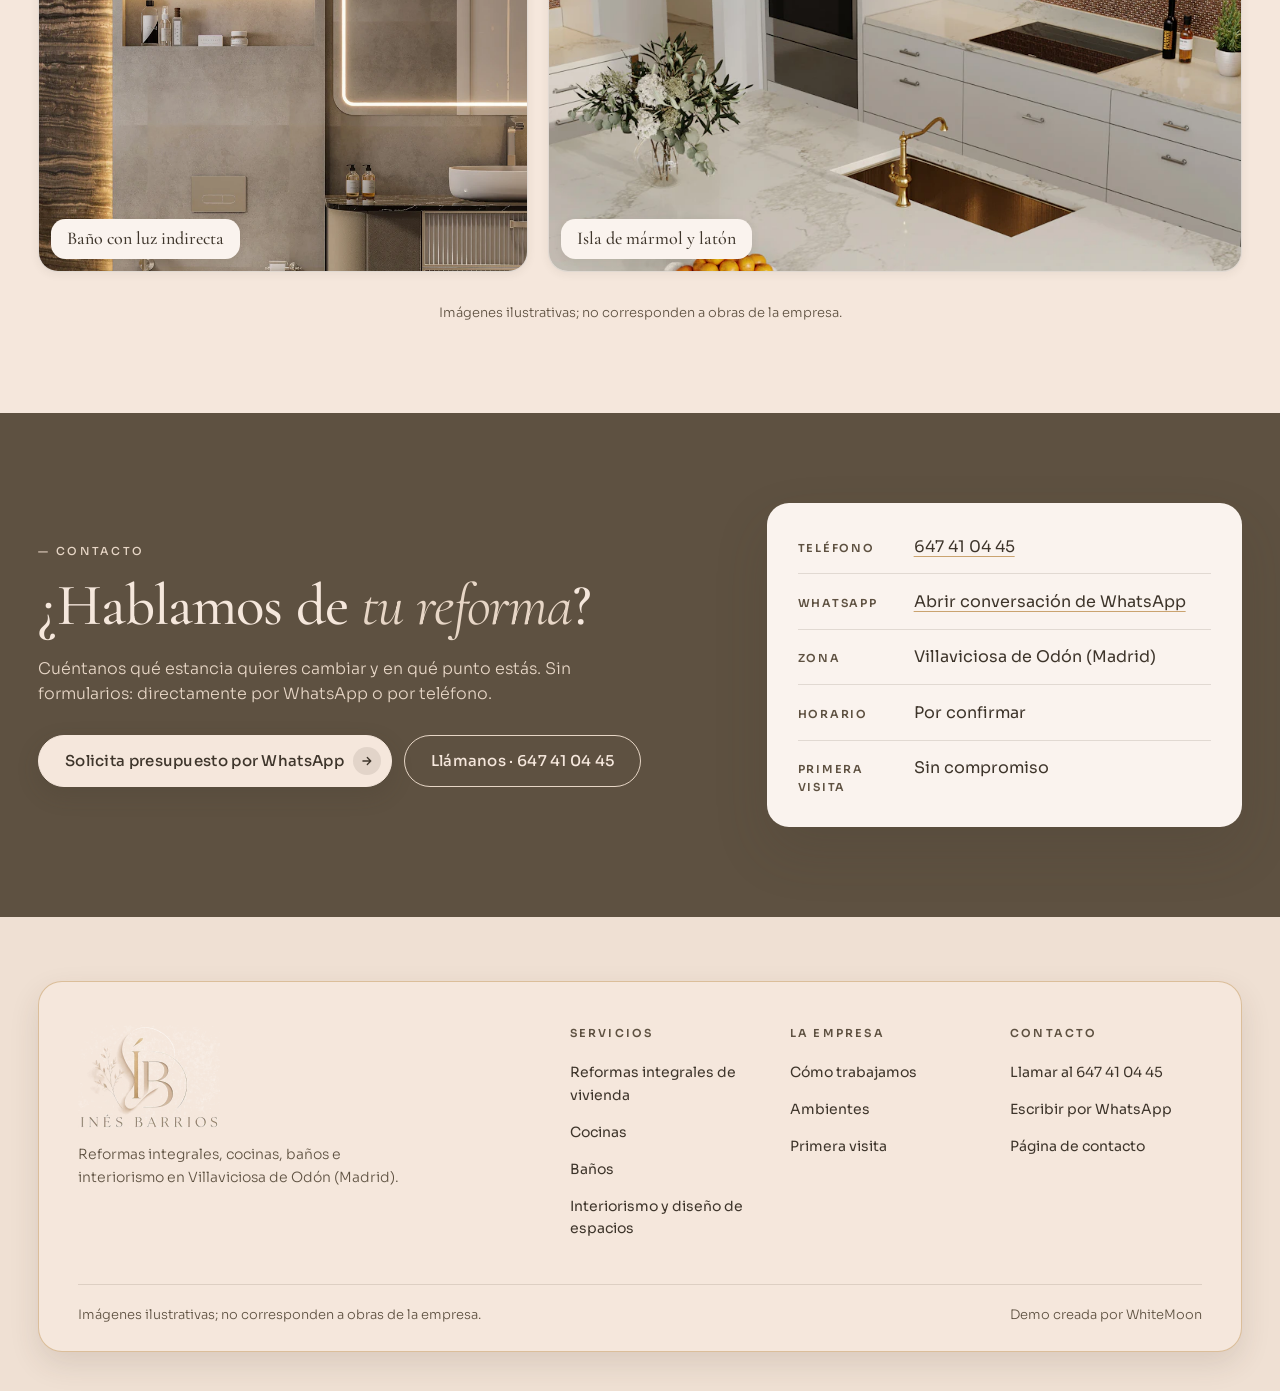
==== commit 6786424c: "fix: titular del hero decidido por Cris y nav movil sin solapes - H1, title y og:title de la portada" ====
--- a/index.html
+++ b/index.html
@@ -3,7 +3,7 @@
 <head>
   <meta charset="utf-8">
   <meta name="viewport" content="width=device-width, initial-scale=1">
-  <title>Inés Barrios · Reformas e Interiorismo en Villaviciosa de Odón</title>
+  <title>Reformas e interiorismo pensando en cómo la vives · Inés Barrios</title>
   <meta name="description" content="Reformas integrales, cocinas, baños e interiorismo en Villaviciosa de Odón (Madrid). Llama o escribe por WhatsApp a Inés Barrios.">
   <meta name="robots" content="noindex, nofollow">
   <link rel="canonical" href="https://nexusforgeia.github.io/WHITEMOON-INES-BARRIOS/">
@@ -11,7 +11,7 @@
 
   <meta property="og:type" content="website">
   <meta property="og:locale" content="es_ES">
-  <meta property="og:title" content="Inés Barrios · Reformas e Interiorismo en Villaviciosa de Odón">
+  <meta property="og:title" content="Reformas e interiorismo pensando en cómo la vives · Inés Barrios">
   <meta property="og:description" content="Reformas integrales, cocinas, baños e interiorismo en Villaviciosa de Odón (Madrid). Llama o escribe por WhatsApp a Inés Barrios.">
   <meta property="og:url" content="https://nexusforgeia.github.io/WHITEMOON-INES-BARRIOS/">
   <meta property="og:image" content="https://nexusforgeia.github.io/WHITEMOON-INES-BARRIOS/assets/og-image.jpg">
@@ -82,7 +82,7 @@
               <svg viewBox="0 0 24 24" fill="currentColor" aria-hidden="true"><path d="M12 2.2c.9 5.3 4.6 9 9.8 9.8-5.2.9-8.9 4.6-9.8 9.8-.9-5.2-4.6-8.9-9.8-9.8 5.2-.8 8.9-4.5 9.8-9.8Z"/></svg>
               Reformas · Cocinas · Baños · Interiorismo
             </span>
-            <h1>Tu casa, pensada <em>para vivirla</em></h1>
+            <h1>Reformas e interiorismo pensando en <em>cómo la vives</em>.</h1>
             <p class="hero__sub">Inés Barrios Reformas e Interiorismo une la obra y el diseño de los espacios en un mismo proyecto, en Villaviciosa de Odón (Madrid).</p>
             <div class="acciones">
               <a class="btn btn--grande" href="#contacto">Solicita presupuesto<span class="ic" aria-hidden="true"><svg viewBox="0 0 24 24" fill="none" stroke="currentColor" stroke-width="2.2" stroke-linecap="round" stroke-linejoin="round"><path d="M5 12h13M12.5 6l6 6-6 6"/></svg></span></a>
--- a/assets/css/styles.css
+++ b/assets/css/styles.css
@@ -270,6 +270,15 @@
 .nav__marca picture {
   flex: none;
 }
+.nav__marca span {
+  min-width: 0;
+  overflow: hidden;
+}
+.nav__marca b,
+.nav__marca small {
+  overflow: hidden;
+  text-overflow: ellipsis;
+}
 .nav__marca img {
   width: 3.25rem;
   height: 3.25rem;
@@ -314,6 +323,7 @@
 .nav__lado {
   position: relative;
   display: flex;
+  flex: none;
   align-items: center;
   gap: 0.6rem;
 }
@@ -458,7 +468,7 @@
 
 .hero h1 {
   margin-top: 1.4rem;
-  font-size: clamp(2.4rem, min(4.9vw, 11.5vh), 4.6rem);
+  font-size: clamp(2.4rem, min(4.4vw, 11.5vh), 4rem);
   line-height: 1.04;
   letter-spacing: -0.02em;
 }
@@ -981,6 +991,7 @@
 /* ---------- Pie ---------- */
 .pie {
   padding: clamp(2.5rem, 5vw, 4rem) var(--lado) clamp(1.75rem, 3vw, 2.75rem);
+  background: var(--alterno);
 }
 .pie__tarjeta {
   max-width: var(--ancho);
@@ -988,7 +999,7 @@
   padding: clamp(1.6rem, 3.4vw, 3.4rem) clamp(1.25rem, 3vw, 3rem) clamp(1.1rem, 2vw, 1.75rem);
   border: 1px solid var(--linea-oro);
   border-radius: 1.5rem;
-  background: var(--superficie);
+  background: var(--fondo);
   box-shadow: var(--sombra-m);
 }
 .pie__rejilla {
@@ -1140,11 +1151,14 @@
 @media (max-width: 600px) {
   :root { --alto-nav: 4rem; }
 
-  .nav { padding-left: 0.6rem; }
+  .nav { gap: 0.5rem; padding-left: 0.6rem; padding-right: 0.5rem; }
+  .nav__marca { gap: 0.4rem; }
   .nav__marca img { width: 2.75rem; height: 2.75rem; }
-  .nav__marca b { font-size: 1.125rem; }
+  .nav__marca b { font-size: 1.0625rem; }
   .nav__marca small { display: none; }
-  .nav__cta { padding-left: 1rem; }
+  .nav__lado { gap: 0.4rem; }
+  .nav__cta { padding-inline: 0.9rem; }
+  .nav__cta .ic { display: none; }
   .nav__cta .largo { display: none; }
   .nav__cta .corto { display: inline; }
 
@@ -1161,3 +1175,11 @@
   .pie__logo { height: 5rem; }
   .pie__barra { flex-direction: column; }
 }
+
+/* ---------- 380 px: móviles estrechos ---------- */
+@media (max-width: 380px) {
+  .nav__marca img { width: 2.5rem; height: 2.5rem; }
+  .nav__marca b { font-size: 1rem; }
+  .nav__cta { min-height: 2.75rem; padding-inline: 0.7rem; font-size: 0.8125rem; }
+  .nav__boton { width: 2.75rem; height: 2.75rem; }
+}
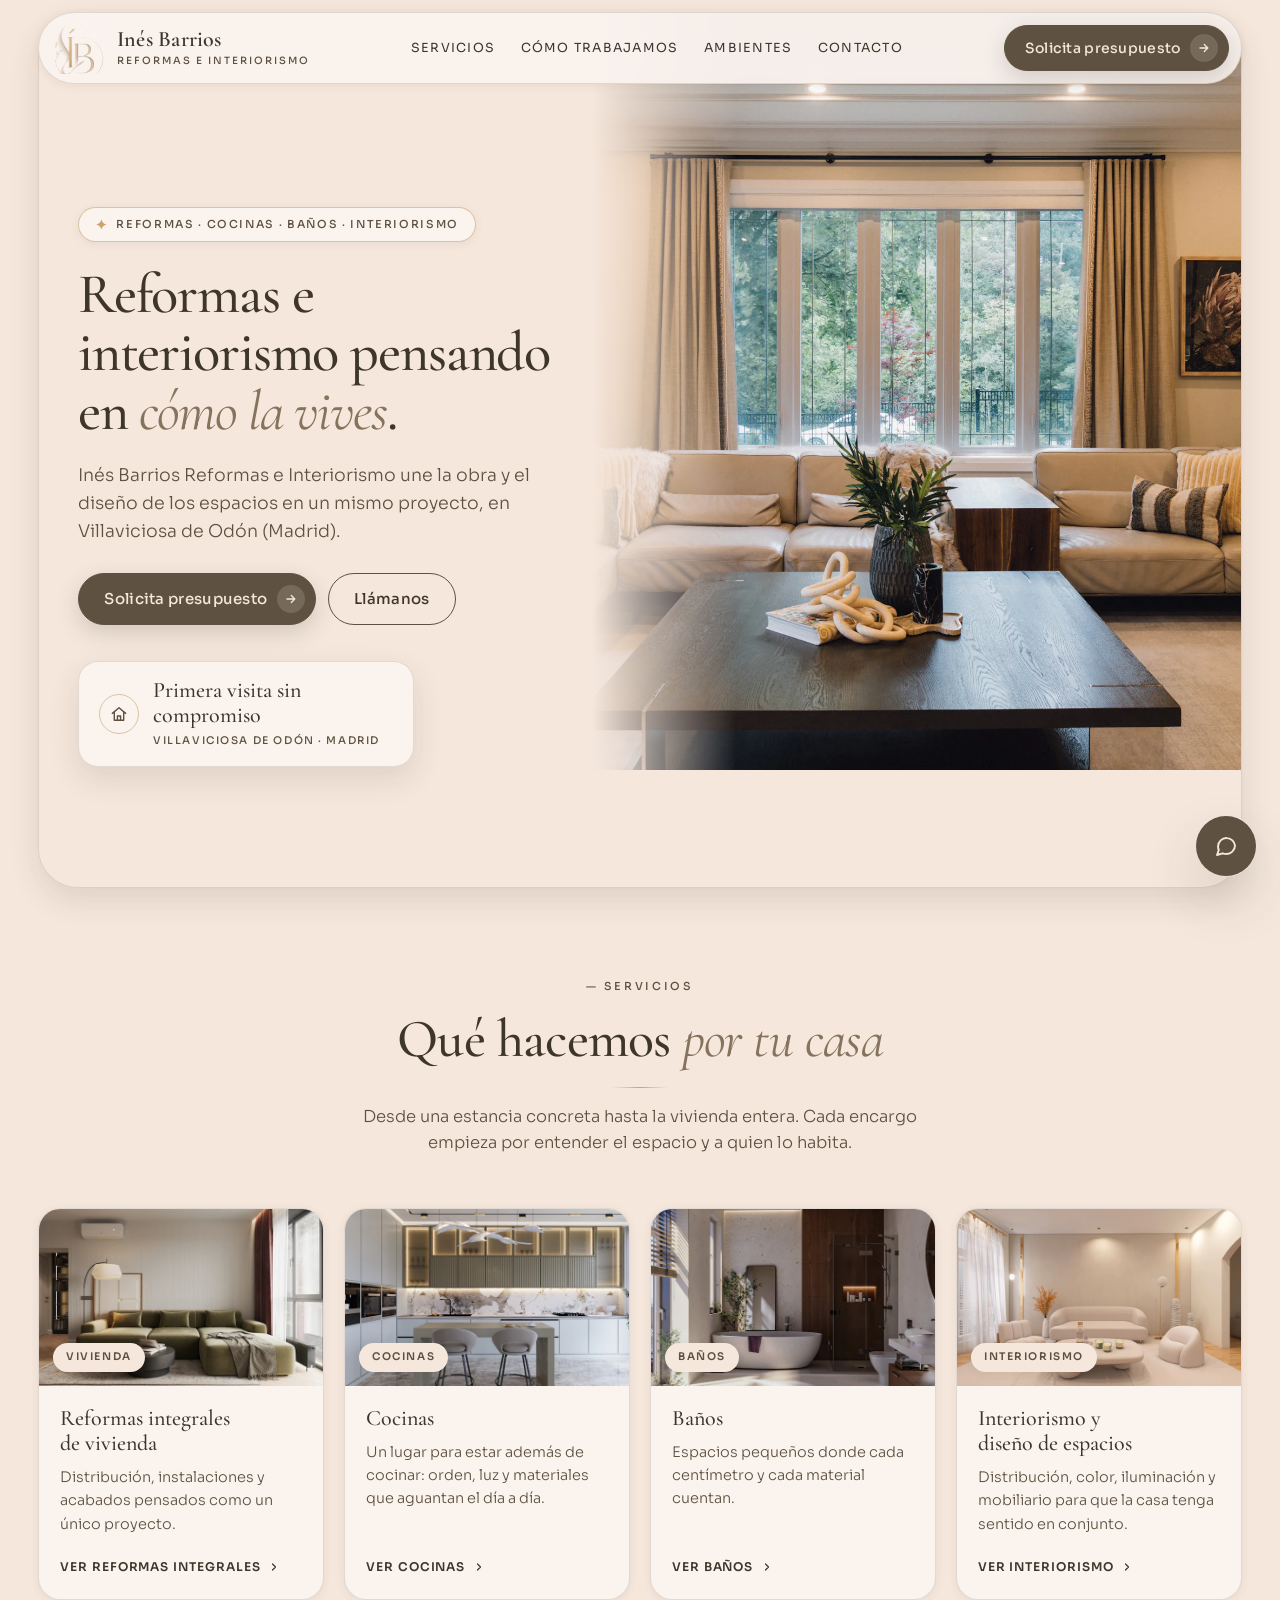
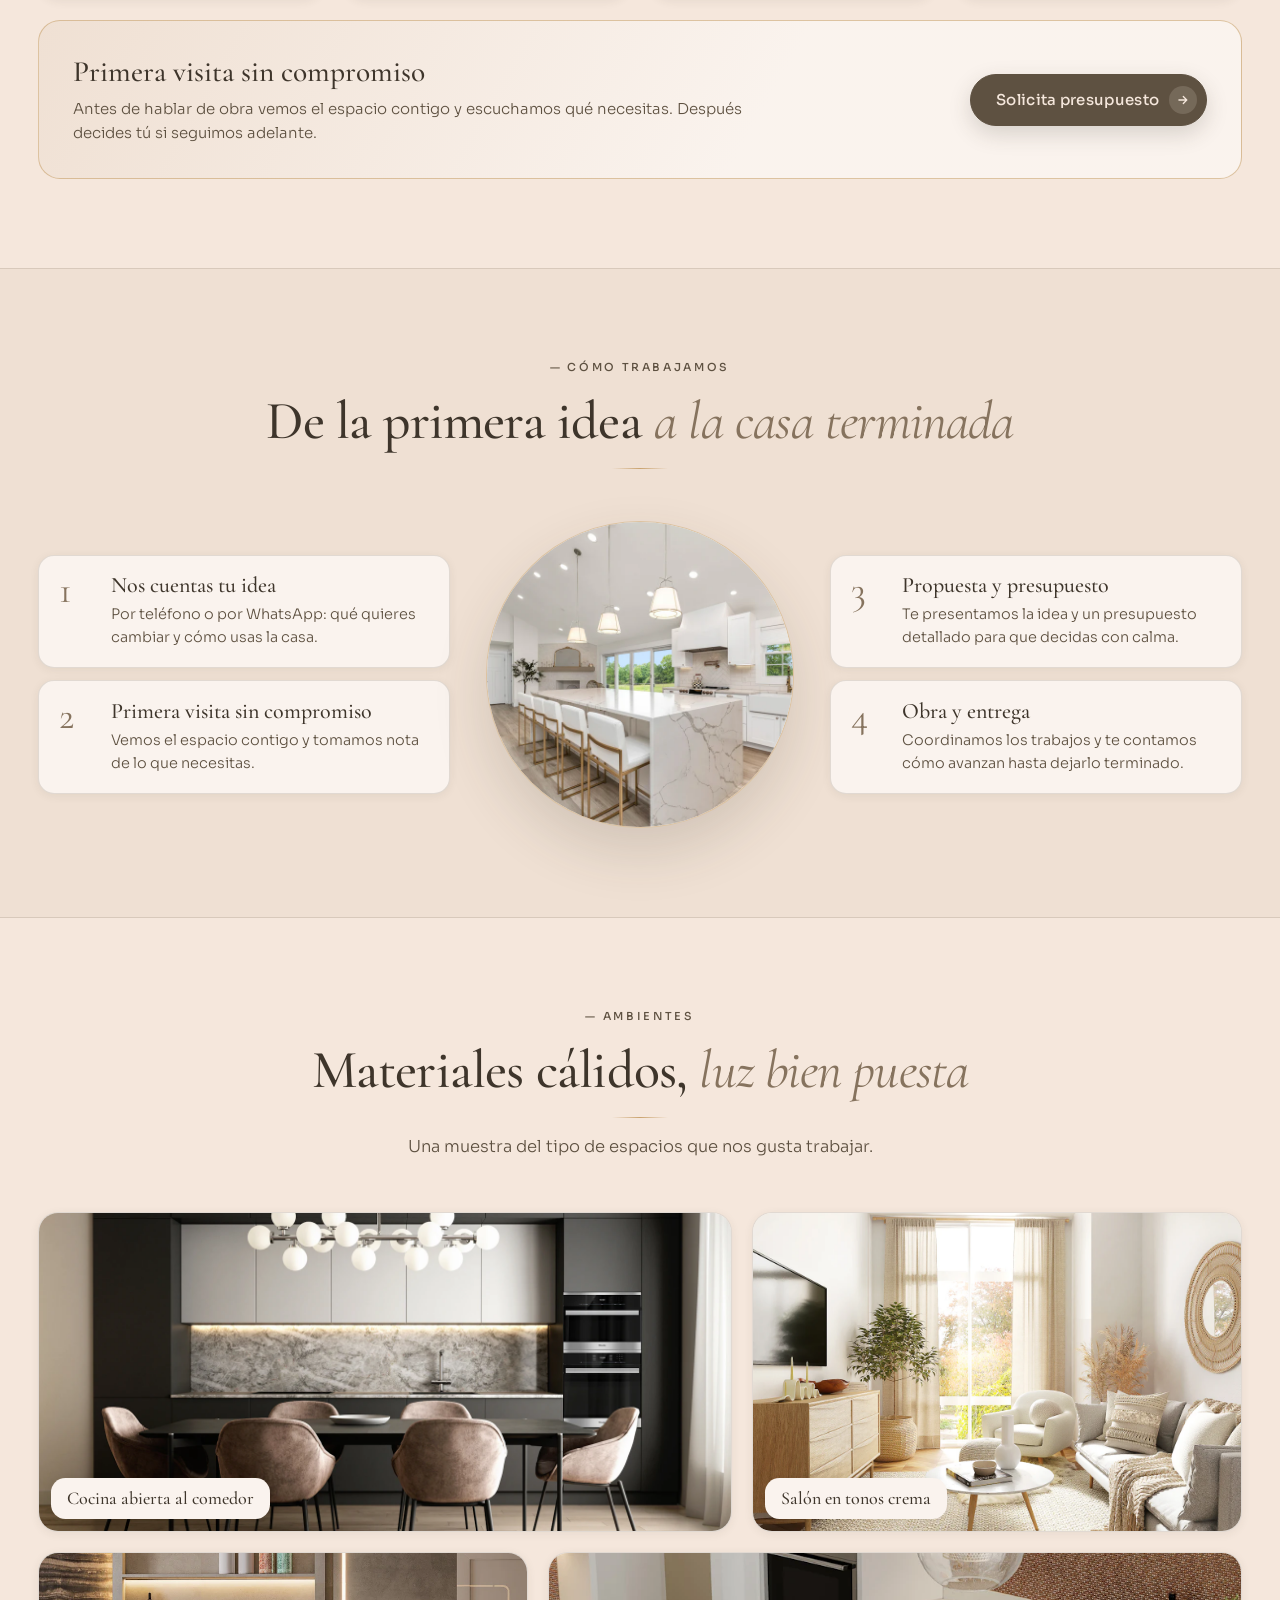
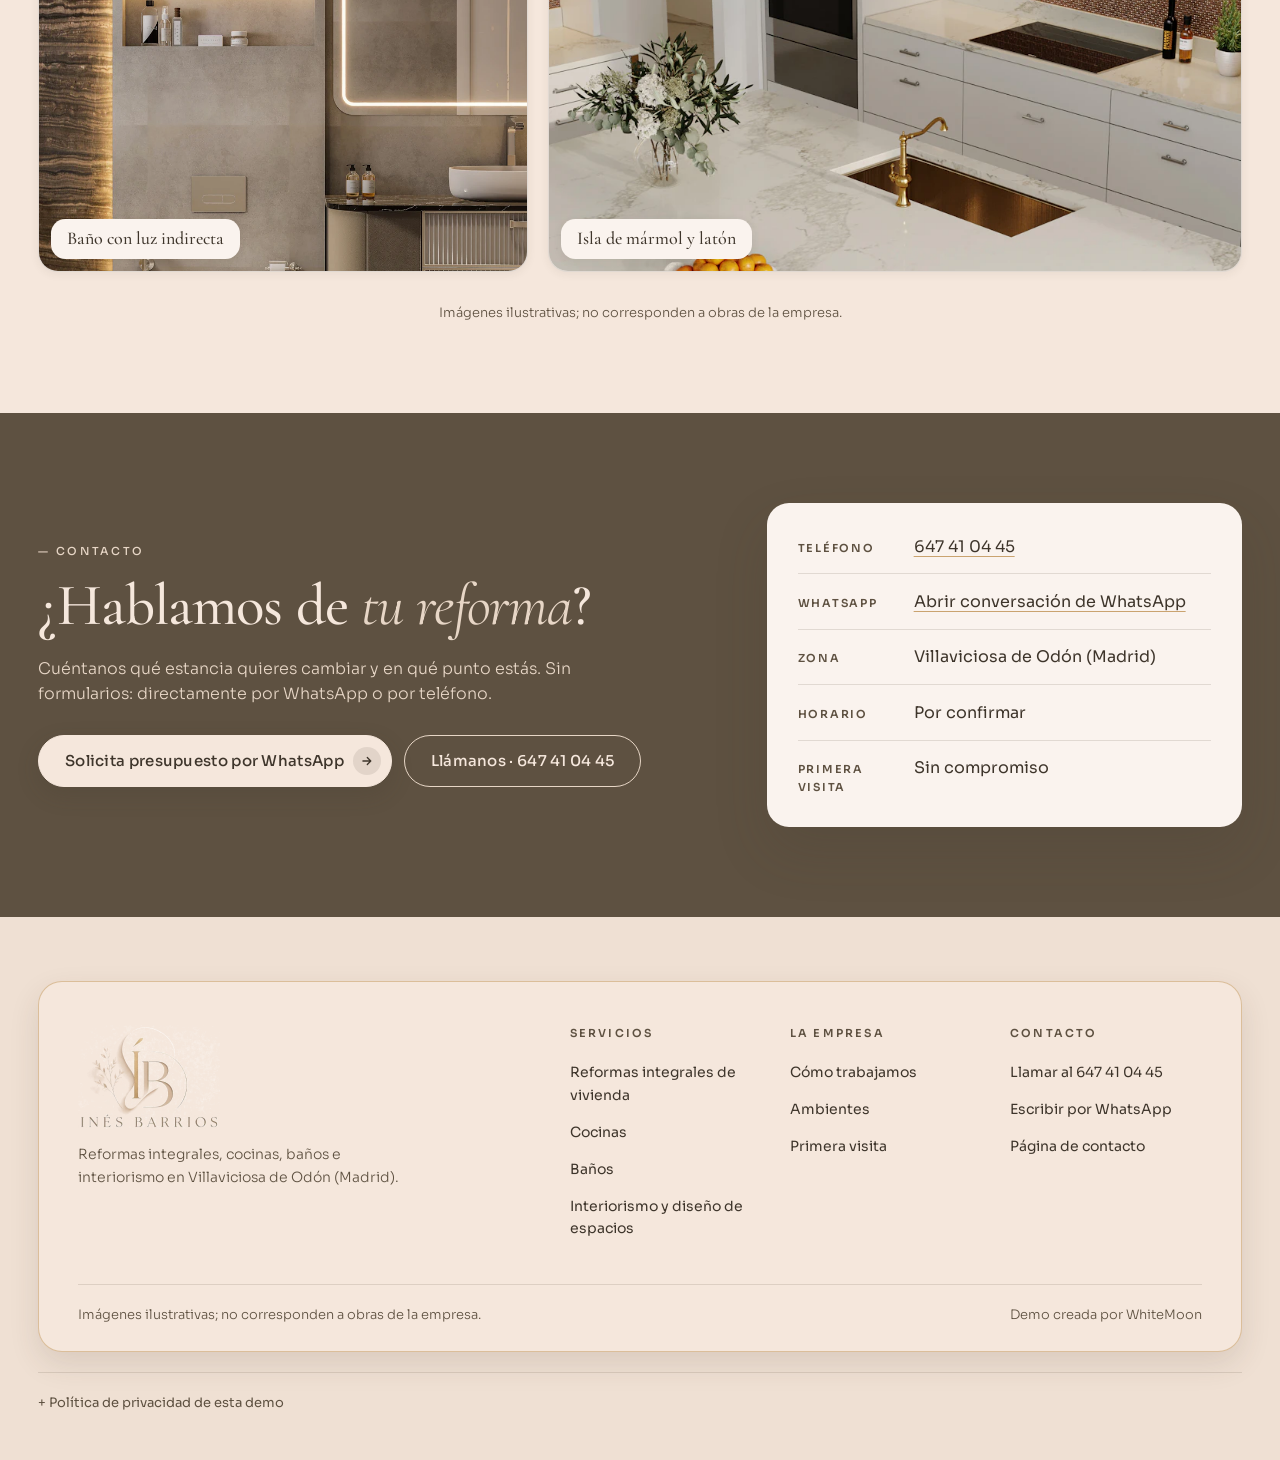
==== commit 9bb6e4b8: "feat: chat de Ana por botones y funcion ines-lead (sin desplegar) - assets/js/ana.js: flujo guiado a" ====
--- a/index.html
+++ b/index.html
@@ -29,6 +29,7 @@
   <link rel="stylesheet" href="assets/css/styles.css">
   <script>document.documentElement.className += ' wm-js';</script>
   <script src="assets/js/main.js" defer></script>
+  <script src="assets/js/ana.js" defer></script>
 </head>
 <body>
   <a class="salto" href="#contenido">Saltar al contenido</a>
@@ -333,11 +334,14 @@
         <p>Demo creada por WhiteMoon</p>
       </div>
     </div>
+    <details class="pie__legal" id="privacidad">
+      <summary>Política de privacidad de esta demo</summary>
+      <p>Esta web es una demostración creada por WhiteMoon (whitemoon.es) para Inés Barrios Reformas e Interiorismo. El responsable de los datos que se recogen aquí es WhiteMoon.</p>
+      <p>El chat de Ana es un asistente virtual guiado por botones. Si lo completas, recoge tu nombre, tu teléfono, el tipo de obra que te interesa, la localidad de la vivienda, cuándo te gustaría empezar y tu preferencia de contacto (mañana o tarde). La web no recoge ningún otro dato y no usa cookies ni analítica.</p>
+      <p>La única finalidad es devolverte el contacto sobre esta demo. Los datos se guardan en la base de datos de WhiteMoon (Supabase) y se envían como aviso interno por Telegram. No se usan para publicidad ni se ceden a terceros.</p>
+      <p>Puedes pedir que borremos tus datos escribiendo a <a href="mailto:comercial@whitemoon.es">comercial@whitemoon.es</a>.</p>
+    </details>
   </footer>
 
-  <!-- AGENTE IA: PR 3 -->
-  <!-- Widget de contacto WhiteMoon: activar cuando exista el token de prueba (ver README).
-  <script src="https://cdn.whitemoon.es/chat.js" data-token="WM-PENDIENTE"></script>
-  -->
 </body>
 </html>
--- a/assets/css/styles.css
+++ b/assets/css/styles.css
@@ -57,6 +57,7 @@
 
   --z-contenido: 1;
   --z-nav: 50;
+  --z-chat: 70;
   --z-salto: 60;
 }
 
@@ -1183,3 +1184,367 @@
   .nav__cta { min-height: 2.75rem; padding-inline: 0.7rem; font-size: 0.8125rem; }
   .nav__boton { width: 2.75rem; height: 2.75rem; }
 }
+
+/* ---------- Política de privacidad (pie) ---------- */
+.pie__legal {
+  max-width: var(--ancho);
+  margin: 1.25rem auto 0;
+  padding-top: 0.75rem;
+  border-top: 1px solid var(--linea);
+  font-size: 0.8125rem;
+  color: var(--texto-suave);
+}
+.pie__legal summary {
+  display: inline-block;
+  padding-block: 0.5rem;
+  cursor: pointer;
+  font-weight: 400;
+  list-style: none;
+}
+.pie__legal summary::-webkit-details-marker {
+  display: none;
+}
+.pie__legal summary::before {
+  content: "+ ";
+}
+.pie__legal[open] summary::before {
+  content: "– ";
+}
+.pie__legal p {
+  max-width: 74ch;
+  margin-top: 0.6rem;
+}
+.pie__legal a {
+  text-decoration: underline;
+  text-underline-offset: 0.2em;
+}
+
+/* ---------- Chat de Ana ---------- */
+.ana-fab[hidden],
+.ana-panel[hidden] {
+  display: none;
+}
+
+.ana-fab {
+  position: fixed;
+  right: 1.5rem;
+  bottom: 1.5rem;
+  z-index: var(--z-chat);
+  display: grid;
+  place-items: center;
+  width: 3.75rem;
+  height: 3.75rem;
+  border-radius: 999px;
+  background: var(--marron);
+  color: var(--fondo);
+  box-shadow: var(--sombra-l), 0 0 0 1px var(--fondo);
+  transition: transform 0.25s ease, background-color 0.25s ease;
+}
+.ana-fab:hover {
+  background: var(--marron-tinta);
+  transform: scale(1.05);
+}
+.ana-fab svg {
+  width: 1.5rem;
+  height: 1.5rem;
+}
+
+.ana-panel {
+  position: fixed;
+  right: 1.5rem;
+  bottom: 1.5rem;
+  z-index: var(--z-chat);
+  display: flex;
+  flex-direction: column;
+  width: min(23.5rem, calc(100vw - 2rem));
+  max-height: min(41rem, calc(100vh - 2rem));
+  max-height: min(41rem, calc(100dvh - 2rem));
+  overflow: hidden;
+  border: 1px solid var(--linea-oro);
+  border-radius: 1.25rem;
+  background: var(--superficie);
+  color: var(--texto);
+  box-shadow: var(--sombra-l);
+}
+
+.ana-cabecera {
+  display: flex;
+  align-items: center;
+  gap: 0.7rem;
+  padding: 0.875rem;
+  background: var(--marron);
+  color: var(--fondo);
+}
+.ana-avatar {
+  display: grid;
+  place-items: center;
+  width: 2.375rem;
+  height: 2.375rem;
+  flex: none;
+  border-radius: 999px;
+  background: var(--fondo);
+  color: var(--marron-tinta);
+  font-family: var(--serif);
+  font-size: 1.25rem;
+  font-weight: 600;
+}
+.ana-quien {
+  min-width: 0;
+  line-height: 1.25;
+}
+.ana-quien b {
+  display: block;
+  font-size: 0.9375rem;
+  font-weight: 600;
+}
+.ana-quien small {
+  display: block;
+  font-size: 0.75rem;
+  color: var(--dorado-claro);
+}
+.ana-cerrar {
+  display: grid;
+  place-items: center;
+  width: 2.75rem;
+  height: 2.75rem;
+  margin-left: auto;
+  flex: none;
+  border-radius: 999px;
+  transition: background-color 0.25s ease;
+}
+.ana-cerrar:hover {
+  background: var(--marron-tinta);
+}
+.ana-cerrar svg {
+  width: 1rem;
+  height: 1rem;
+}
+.ana-cabecera :focus-visible {
+  outline-color: var(--fondo);
+}
+
+.ana-cuerpo {
+  flex: 1 1 auto;
+  min-height: 12rem;
+  overflow-y: auto;
+  padding: 0.875rem;
+  background: var(--alterno);
+}
+.ana-mensajes,
+.ana-zona {
+  display: flex;
+  flex-direction: column;
+  gap: 0.6rem;
+}
+.ana-zona {
+  margin-top: 0.6rem;
+}
+.ana-zona:empty {
+  display: none;
+}
+
+.ana-msg {
+  max-width: 88%;
+  padding: 0.7rem 0.875rem;
+  border-radius: 1rem;
+  font-size: 0.875rem;
+  font-weight: 400;
+  line-height: 1.5;
+  overflow-wrap: anywhere;
+}
+.ana-msg--ana {
+  align-self: flex-start;
+  border: 1px solid var(--linea);
+  border-bottom-left-radius: 0.3rem;
+  background: var(--superficie);
+}
+.ana-msg--tu {
+  align-self: flex-end;
+  border-bottom-right-radius: 0.3rem;
+  background: var(--marron);
+  color: var(--fondo);
+}
+
+.ana-escribe {
+  display: flex;
+  align-self: flex-start;
+  gap: 0.3rem;
+  padding: 0.8rem 1rem;
+  border: 1px solid var(--linea);
+  border-radius: 1rem;
+  border-bottom-left-radius: 0.3rem;
+  background: var(--superficie);
+}
+.ana-escribe span {
+  width: 0.4rem;
+  height: 0.4rem;
+  border-radius: 50%;
+  background: var(--marron);
+}
+
+.ana-opciones {
+  display: flex;
+  flex-wrap: wrap;
+  gap: 0.5rem;
+}
+.ana-opcion {
+  display: inline-flex;
+  align-items: center;
+  justify-content: center;
+  min-height: 2.75rem;
+  padding: 0.5rem 1rem;
+  border: 1px solid var(--marron);
+  border-radius: 999px;
+  background: var(--superficie);
+  color: var(--texto);
+  font-size: 0.8438rem;
+  font-weight: 500;
+  transition: background-color 0.25s ease, color 0.25s ease;
+}
+.ana-opcion:hover,
+.ana-opcion--llena {
+  background: var(--marron);
+  color: var(--fondo);
+}
+.ana-opcion--llena:hover {
+  background: var(--marron-tinta);
+  border-color: var(--marron-tinta);
+}
+
+.ana-campo {
+  display: grid;
+  grid-template-columns: 1fr auto;
+  gap: 0.5rem;
+}
+.ana-campo input {
+  min-width: 0;
+  min-height: 2.875rem;
+  padding: 0.6rem 0.875rem;
+  border: 1px solid var(--marron);
+  border-radius: 0.75rem;
+  background: var(--superficie);
+  color: var(--texto);
+  font: inherit;
+  font-size: 1rem;
+  font-weight: 400;
+}
+.ana-campo input::placeholder {
+  color: var(--texto-suave);
+  opacity: 1;
+}
+.ana-enviar {
+  display: grid;
+  place-items: center;
+  width: 2.875rem;
+  height: 2.875rem;
+  border-radius: 0.75rem;
+  background: var(--marron);
+  color: var(--fondo);
+  transition: background-color 0.25s ease;
+}
+.ana-enviar:hover {
+  background: var(--marron-tinta);
+}
+.ana-enviar svg {
+  width: 1.125rem;
+  height: 1.125rem;
+}
+.ana-error {
+  grid-column: 1 / -1;
+  font-size: 0.8125rem;
+  font-weight: 600;
+  color: var(--marron-tinta);
+}
+.ana-error:empty {
+  display: none;
+}
+
+.ana-permiso {
+  display: flex;
+  flex-direction: column;
+  align-items: flex-start;
+  gap: 0.6rem;
+  padding: 0.875rem;
+  border: 1px solid var(--linea-oro);
+  border-radius: 1rem;
+  background: var(--superficie);
+  font-size: 0.8438rem;
+  font-weight: 400;
+}
+.ana-casilla {
+  display: flex;
+  align-items: flex-start;
+  gap: 0.6rem;
+  cursor: pointer;
+}
+.ana-casilla input {
+  width: 1.25rem;
+  height: 1.25rem;
+  margin: 0.1rem 0 0;
+  flex: none;
+  accent-color: var(--marron);
+}
+.ana-casilla a {
+  text-decoration: underline;
+  text-underline-offset: 0.2em;
+}
+
+.ana-pie {
+  padding: 0.6rem 0.875rem 0.75rem;
+  border-top: 1px solid var(--linea);
+  background: var(--superficie);
+  font-size: 0.6875rem;
+  line-height: 1.45;
+  color: var(--texto-suave);
+}
+
+.ana-oculto {
+  position: absolute;
+  width: 1px;
+  height: 1px;
+  margin: -1px;
+  padding: 0;
+  overflow: hidden;
+  clip: rect(0 0 0 0);
+  white-space: nowrap;
+  border: 0;
+}
+
+@keyframes ana-entra {
+  from { opacity: 0; transform: translateY(0.4rem); }
+  to { opacity: 1; transform: none; }
+}
+@keyframes ana-punto {
+  0%, 60%, 100% { opacity: 0.3; transform: none; }
+  30% { opacity: 1; transform: translateY(-0.25rem); }
+}
+@media (prefers-reduced-motion: no-preference) {
+  .ana-msg,
+  .ana-opciones,
+  .ana-campo,
+  .ana-permiso { animation: ana-entra 0.3s ease; }
+  .ana-escribe span { animation: ana-punto 1.2s infinite; }
+  .ana-escribe span:nth-child(2) { animation-delay: 0.2s; }
+  .ana-escribe span:nth-child(3) { animation-delay: 0.4s; }
+}
+@media (prefers-reduced-motion: reduce) {
+  .ana-fab:hover { transform: none; }
+}
+
+@media (max-width: 900px) {
+  .ana-fab,
+  .ana-panel { right: 1rem; bottom: 1rem; }
+}
+@media (max-width: 600px) {
+  .ana-fab { width: 3.5rem; height: 3.5rem; }
+  .ana-panel {
+    left: 0.5rem;
+    right: 0.5rem;
+    bottom: 0.5rem;
+    width: auto;
+    max-height: calc(100vh - 1rem);
+    max-height: calc(100dvh - 1rem);
+  }
+  /* Deja sitio al botón flotante sobre la última línea del pie */
+  .pie { padding-bottom: 5.5rem; }
+}
